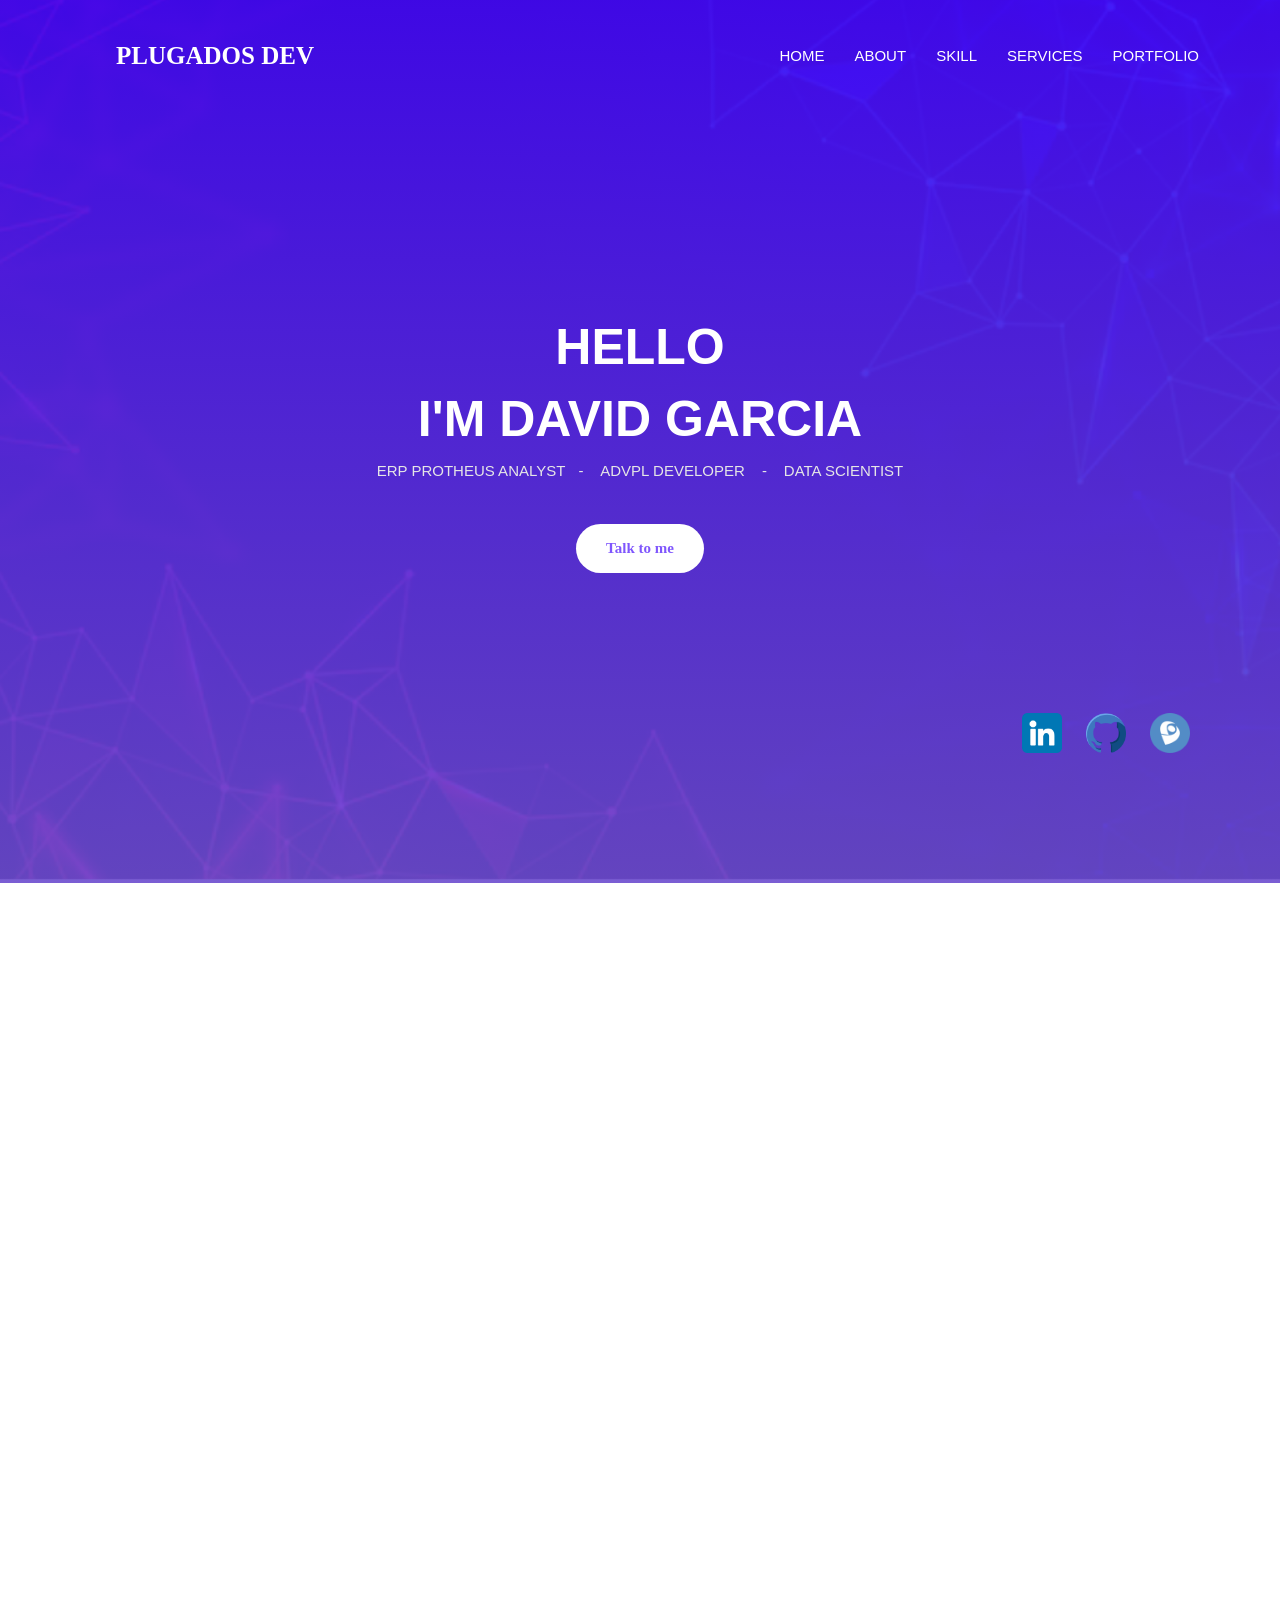
==== index.html @ f202b6e7 "Commit unzip" ====
<!doctype html>
<html lang="en">
<head>
  <meta charset="UTF-8">
  <meta name="viewport" content="width=device-width, initial-scale=1" />
  <title>Project</title>
  <meta name="keywords" content="Lorem ipsum dolor sit amet, consectetur adipisicing elit, sed do eiusmod.">
  <meta name="description" content="Lorem ipsum dolor sit amet, consectetur adipisicing elit, sed do eiusmod.">

  <link rel="stylesheet" href="assets/fonts/flat-icon/flaticon.css">
  <link rel="stylesheet" href="assets/bootstrap/css/bootstrap.min.css">
  <link rel="stylesheet" href="css/styles.css">
</head>
<body>
<div id="content-wrapper">
  <header class="header header--bg">
    <div class="container">
      <nav class="navbar">
        <div class="navbar-header">
          <button type="button" class="navbar-toggle" data-toggle="collapse" data-target="#myNavbar">
            <span class="icon-bar"></span>
            <span class="icon-bar"></span>
            <span class="icon-bar"></span> 
          </button>
          <a class="navbar-brand" href="#">PLUGADOS DEV</a>
        </div>
        <div class="collapse navbar-collapse" id="myNavbar">
          <ul class="nav navbar-nav">
            <li><a href="#">HOME</a></li>
            <li><a onclick="scrollToSection(this, 'about')">ABOUT</a></li>
            <li><a onclick="scrollToSection(this, 'skill')">SKILL</a></li> 
            <li><a onclick="scrollToSection(this, 'service')">SERVICES</a></li> 
            <li><a onclick="scrollToSection(this, 'portfolio')">PORTFOLIO</a></li> 
          </ul>
        </div>
      </nav>
      <div class="header__content text-center">
        <span class="header__content__block">HELLO</span>
        <h1 class="header__content__title">I'M DAVID GARCIA</h1>
        <ul class="header__content__sub-title">
          <li>ERP PROTHEUS ANALYST<span class="padding">&#45;</span></li>
          <li>ADVPL DEVELOPER <span class="padding">&#45;</span></li>
          <li>DATA SCIENTIST</li>
        </ul>
        <a class="header__button" href="https://wa.me/5564999478851?text=Ol%C3%A1,%20tudo%20bem%3F" target="_blank">Talk to me</a>
      </div>
      <div class="social-icon pull-right">
        <ul>
          <li><a href="https://www.linkedin.com/in/david-garcia-931196a7/" target="_blank"><i><img class="social-icon icons" src="assets/images/linkedin.png"alt=""></i></a></li>
          <li><a href="https://github.com/DavidGarcia13" target="_blank"><i><img class="social-icon icons" src="assets/images/github.png"alt=""></i></a></li>
          <li><a href="http://lattes.cnpq.br/5984559438351379" target="_blank"><i><img class="social-icon icons" src="assets/images/lates.png"alt=""></i></a></li>
        </ul>
      </div>
    </div>
  </header>

  <section class="about">
    <div class="container about__container--narrow">
      <div class="page-section">
        <h2 class="page-section__title">ABOUT ME</h2>
          <img class="page-section__title-style" src="assets/images/title-style.png" alt="">
          <p class="page-section__paragraph">From farmer in the countryside to Senior ERP Protheus Analyst and Data Analyst. Dedication is what defines evolution. </p>
          <div class="row gutters-80">
            <div class="col-md-4">
              <div class="about__image">
                <img src="assets/images/about-me-image.jpg" alt="">
              </div>
            </div>
            <div class="col-md-8 about__content">
              <p class="about__description">I'm an IT professional with a degree in Systems Analysis and Development from IF Goiano, and further qualifications in Information Systems from FAVENI and currently finalizing my postgraduate studies in Database with Big Data at UFG. Besides my academic pursuits, I enjoy audiobooks, crafts, and have a passion for computing. I'm also a big fan of Naruto, Harry Potter, and Game of Thrones.</p>
              <div class="row row--margin-top">
                <div class="col-md-4">
                  <p class="about__bio"><strong>NAME :</strong> David R. Garcia</p>
                  <p class="about__bio"><strong>AGE :</strong> 29</p>
                </div>
                <div class="col-md-4">
                  <p class="about__bio"><strong>JOB TITLE :</strong> ADVPL DEVELOPER</p>
                  <p class="about__bio"><strong>LOCATION :</strong> GOIANIA-GO,BRAZIL</p>
                </div>
              </div>
              <div class="row">
                <div class="col-md-4">
                  <a class="button button--colorful button--margin" onclick="downloadPDF()" >DOWNLOAD CV</a>
                </div>
              </div>
            </div>
          </div>
      </div>
    </div>
  </section>

  <section class="skill skill--bg">
    <div class="container skill__container--narrow">
      <div class="row justify-content-center table-responsive">
        <div class="card">
          <div class="card-header">
            <h5 class="page-section__title">Skills e Soft Skills</h5>
            <img class="page-section__title-style" src="assets/images/title-style.png" alt="">
          </div>
          <div class="card-body scroll-box table-responsive">
          <div class="table-responsive">
            <table class="table table-responsive table-bordered">
              <thead>
                <tr>
                  <th>Categoria</th>
                  <th>Skills</th>
                </tr>
              </thead>
              <tbody>
                <tr>
                  <td>
                    <h6>DESENVOLVIMENTO</h6>
                  </td>
                  <td>
                    <ol>
                      <li>Lógica de Programação (Avançado)</li>
                      <li>Java (Básico)</li>
                      <li>C (Básico)</li>
                      <li>ADVPL (Avançado)</li>
                      <li>HTML (Intermediário)</li>
                      <li>CSS (Intermediário)</li>
                      <li>JavaScript (Intermediário)</li>
                      <li>Python (Básico)</li>
                      <li>PL/SQL (Avançado)</li>
                      <li>SQL (Avançado)</li>
                      <li>PowerShell (Básico)</li>
                    </ol>
                  </td>
                </tr>
                <tr>
                  <td>
                    <h6>Administração de Banco de Dados</h6>
                  </td>
                  <td>
                    <ol>
                      <li>Oracle (Avançado)</li>
                      <li>SQL Server (Intermediário)</li>
                    </ol>
                  </td>
                </tr>
                <tr>
                  <td>
                    <h6>WEB SERVICES</h6>
                  </td>
                  <td>
                    <ol>
                      <li>REST (Avançado)</li>
                      <li>SOAP (Avançado)</li>
                    </ol>
                  </td>
                </tr>
                <tr>
                  <td>
                    <h6>Gestão de Projetos</h6>
                  </td>
                  <td>
                    <ol>
                      <li>Scrum</li>
                      <li>Kanban</li>
                      <li>Cascata</li>
                    </ol>
                  </td>
                </tr>
                <tr>
                  <td>
                    <h6>Versionamento de Códigos Fonte</h6>
                  </td>
                  <td>
                    <ol>
                      <li>GIT</li>
                      <li>SVN</li>
                      <li>Bitbucket</li>
                      <li>GitHub</li>
                      <li>GitLab</li>
                    </ol>
                  </td>
                </tr>
                <tr>
                  <td>
                    <h6>IDE</h6>
                  </td>
                  <td>
                    <ol>
                      <li>VSCode</li>
                      <li>Eclipse</li>
                    </ol>
                  </td>
                </tr>
                <tr>
                  <td>
                    <h6>Levantamentos de Requisitos e Definição de Processos</h6>
                  </td>
                  <td>
                    <ol>
                      <li>Regras de Negócios</li>
                      <li>Checklist</li>
                      <li>Fluxogramas</li>
                      <li>Modelagem BPMN</li>
                    </ol>
                  </td>
                </tr>
                <tr>
                  <td>
                    <h6>Infraestrutura</h6>
                  </td>
                  <td>
                    <ol>
                      <li>Manutenção de computadores</li>
                      <li>Cabeamento estruturado</li>
                      <li>Gerenciamento de Servidores (Windows Server, Linux)</li>
                      <li>Active Directory</li>
                      <li>Regras de Firewall</li>
                      <li>Agendamentos de tarefas</li>
                      <li>Rotinas de Backup</li>
                    </ol>
                  </td>
                </tr>
                <tr>
                  <td>
                    <h6>ERP Protheus</h6>
                  </td>
                  <td>
                    <ol>
                      <li>Infraestrutura (Binários, LIB, DBACESS, TSS, RPO, License Server)</li>
                      <li>Módulos (Backoffice Completo, SIGAGFE, SIGAAGR, SIGACFG, APSDU)</li>
                    </ol>
                  </td>
                </tr>
              </tbody>
            </table>
            </div>
            <table class="table table-responsive table-bordered">
              <thead>
                <tr>
                  <th>Categoria</th>
                  <th>Soft Skills</th>
                </tr>
              </thead>
              <tbody>
                <tr>
                  <td>
                    <h4>Comunicação Verbal e Gestual</h4>
                  </td>
                  <td>
                      <p>Mantenho uma boa comunicação com a equipe/liderança e aplico técnicas de análise comportamental para uma comunicação estratégica com o cliente.</p>
                  </td>
                </tr>
                <tr>
                  <tr>
                    <td>
                      <h4>Colaboração</h4>
                    </td>
                    <td>
                        <p>Trabalho bem em equipe e estou sempre disposto a ajudar.</p>  
                    </td>
                  </tr>
                  <tr>
                    <tr>
                      <tr>
                        <td>
                          <h4>Flexibilidade</h4>
                        </td>
                        <td>
                            <p>Me adapto com facilidade às mudanças de cenários, troca de projetos, prazos e horários.</p>
                        </td>
                      </tr>
                    <tr>
              </tbody>
            </table>
          </div>
        </div>
    </div>
  </section>

  <section class="service">
    <div class="container">
      <div class="page-section">
        <h2 class="page-section__title">MY SERVICES</h2>
        <img class="page-section__title-style" src="assets/images/title-style.png" alt="">
        <h3 class="page-section__Card">ERP Protheus</h3>
        <div class="row gutters-70">
          <div class="col-md-4">
            <div class="thumbnail text-center">
              <img src="assets/images/logo-design.png" alt="">
              <h4 class="service__single-section__title">Developments</h4>
              <p class="service__single-section__paragraph">With expertise in the latest ADVPL/TLPP language technologies, I develop and provide support for advanced reports, entry points, and screens with specific routines, meeting the unique needs of each project.</p>
            </div>
          </div>
          <div class="col-md-4">
            <div class="thumbnail text-center">
              <img src="assets/images/website-design.png" alt="">
              <h4 class="service__single-section__title">Updates</h4>
              <p class="service__single-section__paragraph">With over 5 years of experience, I perform comprehensive updates across all technologies related to the Protheus ERP, including major updates such as release upgrades and dictionary migration to the database.</p>
            </div>
          </div>
          <div class="col-md-4">
            <div class="thumbnail text-center">
              <img src="assets/images/support.png" alt="">
              <h4 class="service__single-section__title">Support</h4>
              <p class="service__single-section__paragraph">I analyze processes and data to optimize results within the ERP, correcting potential flaws and bugs.</p>
            </div>
          </div>
        </div>
        <h3 class="page-section__Card">Database and Data Analysis</h3>
        <div class="row gutters-70">
          <div class="col-md-4">
            <div class="thumbnail text-center">
              <img src="assets/images/logo-design.png" alt="">
              <h4 class="service__single-section__title">DBA ORACLE\SQL SERVER</h4>
              <p class="service__single-section__paragraph">Modeling and creating complex databases, creating procedures, functions, triggers, data auditing, performance analysis, backup and restoration routines, index and statistics creation, shrink operations, tablespace allocation, process debugging, and user administration.</p>
            </div>
          </div>
          <div class="col-md-4">
            <div class="thumbnail text-center">
              <img src="assets/images/website-design.png" alt="">
              <h4 class="service__single-section__title">Database Integration\Migration</h4>
              <p class="service__single-section__paragraph">With specialized training, I perform data migrations of any scale between different databases, ensuring proper handling and integrity of information.</p>
            </div>
          </div>
          <div class="col-md-4">
            <div class="thumbnail text-center">
              <img src="assets/images/support.png" alt="">
              <h4 class="service__single-section__title">Data presentation</h4>
              <p class="service__single-section__paragraph">I handle data processing and prepare presentations using either the Python language or Microsoft's Power BI tool.</p>
            </div>
          </div>
        </div>
      </div>
    </div>
  </section>

  <section class="overview overview--bg">
    <div class="container">
      <div class="page-section">
        <div class="row gutters-140">
        <div class="col-xs-6 col-lg-3 overview__single-section">
          <i class="material-icons">headset_mic</i>
          <h2 class="overview__single-section__number">6</h2>
          <p class="overview__single-section__title">Years of experience</p>
        </div>
        <div class="col-xs-6 col-lg-3 overview__single-section">
          <i class="material-icons">mood</i>
          <h2 class="overview__single-section__number">50</h2>
          <p class="overview__single-section__title">Happy Client</p>
        </div>
        <div class="col-xs-6 col-lg-3 overview__single-section">
          <i class="material-icons">assignment_turned_in</i>
          <h2 class="overview__single-section__number">100</h2>
          <p class="overview__single-section__title">Finished Project</p>
        </div>
        <div class="col-xs-6 col-lg-3 overview__single-section">
          <i class="material-icons">book</i>
          <h2 class="overview__single-section__number">2</h2>
          <p class="overview__single-section__title">articles published</p>
        </div>
      </div>
      </div>
    </div>
  </section>

  <section class="portfolio">
    <div class="container">
      <div class="page-section">
        <h2 class="page-section__title">MY PORTFOLIO</h2>
        <img class="page-section__title-style" src="assets/images/title-style.png" alt="">
        <p class="page-section__paragraph">Section under development</p>
        <div class="portfolio__button-group">
          <a class="button button--default" data-filter=".category-a" href="#">DEVELOPMENT</a>
          <a class="button button--default" data-filter=".category-b" href="#">DESIGN</a>
          <a class="button button--default" data-filter=".category-c" href="#">MACHINE LANGUAGE MODELS</a>
          <a class="button button--default" data-filter=".category-d" href="#">DATABASE PACKAGES</a>
        </div>
        <!--
        <div class="row gutters-40">
          <div class="col-md-4">
            <div class="portfolio__single-section mix category-a category-b category-c" data-order="1">
              <img class="portfolio__single-section__image img-responsive" src="assets/images/portfolio-1.png" alt="">
              <div class="portfolio__single-section__overlay">
                <div class="overlay-content">
                  <h4>LOGO DESIGN</h4>
                  <p>Designer</p>
                </div>
                <div class="portfolio__single-section__search-icon">
                  <a href="#"><img src="assets/images/search-icon.png" alt=""></a>
                </div>
              </div>
            </div>
          </div>
          <div class="col-md-4">
            <div class="portfolio__single-section mix category-a category-c" data-order="2">
              <img class="portfolio__single-section__image img-responsive" src="assets/images/portfolio-2.png" alt="">
              <div class="portfolio__single-section__overlay">
                <div class="overlay-content">
                  <h4>WEBSITE DESIGN</h4>
                  <p>Designer</p>
                </div>
                <div class="portfolio__single-section__search-icon">
                  <a href="#"><img src="assets/images/search-icon.png" alt=""></a>
                </div>
              </div>
            </div>
          </div>
          <div class="col-md-4">
            <div class="portfolio__single-section mix category-c" data-order="3">
              <img class="portfolio__single-section__image img-responsive" src="assets/images/portfolio-3.png" alt="">
              <div class="portfolio__single-section__overlay">
                <div class="overlay-content">
                  <h4>LOGO DESIGN</h4>
                  <p>Designer</p>
                </div>
                <div class="portfolio__single-section__search-icon">
                  <a href="#"><img src="assets/images/search-icon.png" alt=""></a>
                </div>
              </div>
            </div>
          </div>
        </div>
        <div class="row gutters-40">
          <div class="col-md-4">
            <div class="portfolio__single-section mix category-b category-d" data-order="4">
              <img class="portfolio__single-section__image img-responsive" src="assets/images/portfolio-4.png" alt="">
              <div class="portfolio__single-section__overlay">
                <div class="overlay-content">
                  <h4>PHOTOGRAPHY</h4>
                  <p>photographer</p>
                </div>
                <div class="portfolio__single-section__search-icon">
                  <a href="#"><img src="assets/images/search-icon.png" alt=""></a>
                </div>
              </div>
            </div>
          </div>
          <div class="col-md-4">
            <div class="portfolio__single-section mix category-b category-d" data-order="5">
              <img class="portfolio__single-section__image img-responsive" src="assets/images/portfolio-5.png" alt="">
              <div class="portfolio__single-section__overlay">
                <div class="overlay-content">
                  <h4>WEBSITE DESIGN</h4>
                  <p>Designer</p>
                </div>
                <div class="portfolio__single-section__search-icon">
                  <a href="#"><img src="assets/images/search-icon.png" alt=""></a>
                </div>
              </div>
            </div>
          </div>
          <div class="col-md-4">
            <div class="portfolio__single-section mix category-d" data-order="6">
              <img class="portfolio__single-section__image img-responsive" src="assets/images/portfolio-6.png" alt="">
              <div class="portfolio__single-section__overlay">
                <div class="overlay-content">
                  <h4>LOGO DESIGN</h4>
                  <p>Designer</p>
                </div>
                <div class="portfolio__single-section__search-icon">
                  <a href="#"><img src="assets/images/search-icon.png" alt=""></a>
                </div>
              </div>
            </div>
          </div>
        </div>
      </div>
        -->
    </div>
  </section>


  <footer class="footer footer--bg">
    <div class="container text-center">
      <h1 class="footer__title">PLUGADOS DEV</h1>
      <ul class="footer__contact-information">
        <li><a href="tel:5555555555"><i class="material-icons">phone</i> Hotline (+55) 64 99947-8851</a></li>
        <li><a href="garciadavid.ti@gmail.com"><i class="material-icons">email</i> garciadavid.ti@gmail.com</a></li>
        <li><a href="https://www.google.com/maps/place/16%C2%B049'22.1%22S+49%C2%B015'07.9%22W/@-16.8227911,-49.2540185,17z/data=!3m1!4b1!4m4!3m3!8m2!3d-16.8227947!4d-49.2521978?entry=ttu"><i class="material-icons">location_on</i> Aparecida de Goiania </a></li>
      </ul>
    </div>
    <hr style="border: 0;border-top: 1px solid #525B60;display:block;margin-top: 40px;">
    <div class="container text-center">
      <div class="social-icon pull-right">
        <ul>
          <li><a href="https://www.linkedin.com/in/david-garcia-931196a7/"><i><img class="social-icon icons" src="assets/images/linkedin.png"alt=""></i></a></li>
          <li><a href="https://github.com/DavidGarcia13"><i><img class="social-icon icons" src="assets/images/github.png"alt=""></i></a></li>
          <li><a href="http://lattes.cnpq.br/5984559438351379"><i><img class="social-icon icons" src="assets/images/lates.png"alt=""></i></a></li>
        </ul>
      </div>
      <p class="footer__paragraph">Copyright &copy; 2024 , All Rights Reserved.</p>
    </div>
  </footer>
</div>
  <script src="assets/bootstrap/js/bootstrap.min.js"></script>
  <script src="js/mixitup.js"></script>

  <script>
    $('a').click(function(e)
      {
        e.preventDefault();
      });

    // calling mixitup
    var mixer = mixitup(".portfolio");
  </script>
  <script src="https://cdn.jsdelivr.net/npm/@popperjs/core@2.5.4/dist/umd/popper.min.js"></script>
  <script src="https://stackpath.bootstrapcdn.com/bootstrap/4.5.2/js/bootstrap.min.js"></script>
</body>
</html>
---- css/styles.css ----
@font-face {
  font-family: 'Roboto';
  font-style: normal;
  font-weight: 400;
  src: url(../assets/fonts/Roboto-Regular.ttf);
}

@font-face {
  font-family: 'Roboto';
  font-style: normal;
  font-weight: 700;
  src: url(../assets/fonts/Roboto-Bold.ttf);
}

@font-face {
  font-family: 'Roboto-Light';
  font-style: normal;
  font-weight: 300;
  src: url(../assets/fonts/Roboto-Light.ttf);
}

body{
  font-family: "Roboto", sans-serif;
  line-height: 1.8;
}

@media (min-width: 1400px) {
  .container{
    width:1370px;
    margin: 0 auto;
  }
}

ul li{
  list-style-type: none;
}

ul{
  padding-left: 0;
}

a:hover, a:focus{
  text-decoration: none;
}

@font-face {
  font-family: 'Material Icons';
  font-style: normal;
  font-weight: 400;
  src: url(../assets/iconfont/MaterialIcons-Regular.ttf);
}

.material-icons {
  font-family: 'Material Icons';
  font-weight: normal;
  font-style: normal;
  font-size: 70px;
  display: inline-block;
  line-height: 1;
  text-transform: none;
  letter-spacing: normal;
  word-wrap: normal;
  white-space: nowrap;
  direction: ltr;
  -webkit-font-smoothing: antialiased;
  text-rendering: optimizeLegibility;
  -moz-osx-font-smoothing: grayscale;
  -webkit-font-feature-settings: 'liga';
  font-feature-settings: 'liga';
}

html,body {
  width: 100%;
  height: 100%;
  margin: 0px;
  padding: 0px;
  overflow-x: hidden; 
}

.header--bg{
  background: url("../assets/images/header-background.png") no-repeat;
  background-size: cover;
  position: relative;
  z-index: 1;
}

.header--bg:after{
  content: '';
  position: absolute;
  left: 0;
  right: 0;
  top: 0;
  bottom: 0;
  background: -webkit-linear-gradient( 90deg, rgba(108,76,206, .9) 0%, rgba(69, 9, 248, 0.9) 100%);
  z-index: -1;
}

.header__content{
  padding-top: 200px;
  padding-bottom: 140px;
}

.header__content__block{
  font-size: 50px;
  font-weight: bold;
  color: #fff;
}

.header__content__title{
  font-size: 50px;
  font-weight: bold;
  color: #fff;
  margin-top: 0;
}

.header__content__sub-title li{
  display: inline-block;
  font-size: 15px;
  color: #e6e6e6;
}

.header__content__sub-title .padding{
  padding-right: 13px;
  padding-left: 13px;
}

.header__button{
  padding: 11px 30px;
  background-color: #fff;
  border-radius: 30px;
  display: inline-block;
  font-size: 15px;
  color: #7f56fd;
  font-family: Roboto-Light;
  font-weight: bold;
  margin-top: 30px;
}

.navbar .navbar-nav > li > a, .navbar .navbar-brand, .navbar .navbar-nav > li > a:focus{
  background-color: transparent;
  color: #fff;
}

.nav li a{
  font-size: 15px;
}

.navbar{
  padding-top:30px;
}

.navbar-nav {
  margin: 0px -20px;
}

.navbar-toggle{
  background-color: #ddd;
}

.navbar-toggle .icon-bar{
  background-color: #fff;
}

.navbar-brand{
  font-size: 25px;
  font-family: Roboto-Light;
  font-weight: bold;
  /*background: url("../assets/images/logo.png") no-repeat;*/
  padding-left: 45px;
  background-position: left center;
}

@media (min-width: 768px) {
  .nav{
    float: right;
  }
}

.Rectangle_ {
  background-image: -ms-linear-gradient( 90deg, rgb(108,76,206) 0%, rgb(127,86,253) 100%);
  opacity: 0.929;
  position: absolute;
  left: 0px;
  top: 0px;
  width: 1600px;
  height: 800px;
  z-index: 447;
}

.social-icon{
  margin-bottom: 60px;
}

.social-icon ul li{
  display: inline-block;
}

.social-icon ul li a{
  color: #fff;
}

.page-section{
	margin-top: 100px;
	margin-bottom: 100px;
}

.page-section__title{
  font-size: 35px;
  color: #273f59;
  text-align: center;
  font-weight: bold;
}

.page-section__title--white{
  color: #fff;
}

.page-section__title-style{
  display: block;
  margin-right: auto;
  margin-left: auto;
  margin-bottom: 30px;
}

.page-section__paragraph{
  font-size: 15px;
  color: #5d5d5d;
  max-width: 540px;
  text-align: center;
  margin-right: auto;
  margin-left: auto;
  margin-bottom: 60px;
}

.icons {
  width: 40px;  /* Ajuste o tamanho conforme necessário */
  height: auto; /* Mantém a proporção da imagem */
  margin-right: 20px;
}

.page-section__paragraph--white{
  color: #fff;
  line-height: 1.8;
}

.about__container--narrow{
  max-width: 1245px;
  margin-right: auto;
  margin-left: auto;
}

.about__content{
  padding-top: 70px;
}

.about__description{
  font-size: 16px;
  color: #636262;
  padding-bottom: 25px;
  border-bottom: 1px #C1C1C1 dashed;
  display: block;
}

@media screen and (max-width: 991px){
  .about__image{
   text-align: center;
 }
}

.about__bio{
  font-size: 15px;
  color: #636262;
}

.about__bio strong{
  font-size: 15px;
  color: #2c4055;
  font-family: Roboto-Light;
}

.gutters-80.row{
  margin-right: -40px;
  margin-left: -40px;
}

.gutters-80 > [class^="col-"], .gutters-80 > [class^="col-"]{
  padding-right: 40px;
  padding-left: 40px;
}

.row--margin-top{
	margin-top: 40px;
}

.button{
	padding: 12px 55px 12px 55px;
  font-weight: bold;
  border-radius: 30px;
  font-size: 15px;
}

.button:hover{
 color: #fff;
}

.button--colorful{
 background-color: #7F56FD;
 font-family: Roboto-Light;
 color: #fff;
}

.button--default{
  color: #455a64;
  border: 1px solid #455a64;
  margin-right: 15px;
}

.button--default:hover{
  background-color: #7F56FD;
  color: #fff;
  border: 1px solid #7F56FD;
}

.button--margin{
 display: inline-block;
 margin-top: 40px;
}

.portfolio__button-group .mixitup-control-active{
  background-color: #7F56FD;
  color: #fff;
}

.skill--bg{
  background: url("../assets/images/skill-background.png") no-repeat;
  background-size: cover;
  position: relative;
  z-index: 1;
}

.skill--bg:after{
  content: '';
  position: absolute;
  left: 0;
  right: 0;
  top: 0;
  bottom: 0;
  background-color: rgba(120, 88, 221, .9);
  z-index: -1;
}

.skill__container--narrow{
  max-width: 1245px;
  margin-right: auto;
  margin-left: auto;
}

.skill .thumbnail{
  padding: 10px 40px;
  border-radius: 10px;
  -webkit-box-shadow: 0px 2px 10px 0px rgba(0, 0, 0, 0.2);
  box-shadow: 0px 2px 10px 0px rgba(0, 0, 0, 0.2);
}

.skill .thumbnail .progress-bar{
  border-radius: 10px;
}

.skill .thumbnail .progress{
 height: 8px;
 background-color: #E1E1E1;
}

.skill__single-part__title{
  font-size: 15px;
  color: #273f59;
  margin-bottom: 30px;
  margin-top: 5px;
  font-weight: bold;
}

.gutters-60.row{
  margin-right: -30px;
  margin-left: -30px;
}

.gutters-60 > [class^="col-"], .gutters-60 > [class^="col-"]{
  padding-right: 30px;
  padding-left: 30px;
}

.service .thumbnail{
  padding: 30px 19px;
  -webkit-box-shadow: 0px 2px 10px 0px rgba(0, 0, 0, 0.15);
  box-shadow: 0px 2px 10px 0px rgba(0, 0, 0, 0.15);
  border: 0;
}

@media screen and (max-width: 991px){

  .service .thumbnail{
   margin-bottom: 50px
 }
}

.service__single-section__title{
  font-size: 20px;
  color: #273f59;
  font-weight: bold;
  margin-top: 15px;
  margin-bottom: 20px;
}

.service__single-section__paragraph{
  font-size: 15px;
  color: #7b7b7b;
  line-height: 1.8;
}

.gutters-70.row{
  margin-right: -35px;
  margin-left: -35px;
}

.gutters-70 > [class^="col-"], .gutters-70 > [class^="col-"]{
  padding-right: 35px;
  padding-left: 35px;
}

.overview--bg{
  background: url("../assets/images/overview-background.png") no-repeat;
  background-size: cover;
  position: relative;
  z-index: 1;
}

.overview--bg:after{
 content: '';
 position: absolute;
 left: 0;
 right: 0;
 top: 0;
 bottom: 0;
 background-color: rgba(120, 88, 221, .9);
 z-index: -1;
}

.overview .material-icons{
  float: left;
  color: #fff;
  line-height: 1.8;
  padding-right: 10px;
}

.overview__single-section__number{
  font-size: 40px;
  font-weight: bold;
  color: #fff;
  margin-bottom: 0;
}

.overview__single-section__title{
  font-size: 20px;
  color: #fff;
}

@media (max-width: 991px) {
  .overview__single-section{
   margin-bottom: 40px;
 }
}

.gutters-140.row{
  margin-right: -70px;
  margin-left: -70px;
}

.gutters-140 > [class^="col-"], .gutters-140 > [class^="col-"]{
  padding-right: 70px;
  padding-left: 70px;
}

.portfolio .button{
  display: inline-block;
  padding: 12px 45px 8px 45px;
  margin-bottom: 20px;
}

.portfolio__button-group{
  text-align: center;
  margin-bottom: 60px;
}

.portfolio__single-section{
  position: relative;
  overflow: hidden;
  margin-bottom: 40px;

}

.portfolio__single-section__image{
 display: block;
 height: auto;
}

.portfolio__single-section h4{
 font-size: 20px;
 font-family: Roboto-Light;
 font-weight: bold;
 color: #fff;
}

.portfolio__single-section p{
 font-weight: 15px;
 color: #fff;
 font-family: Roboto-Light;
 font-weight: bold;
}

.portfolio__single-section__search-icon{
 position: absolute;
 left: 45%;
 top: 50%;
 -webkit-transform: translateY(-50%);
 transform: translateY(-50%);
}

.portfolio__single-section .overlay-content{
  position: absolute;
  bottom: 25px;
  margin-left: 35px;
  z-index: 10;
}

.portfolio__single-section__overlay{
  position: absolute;
  top: 0;
  bottom: 0;
  left: 0;  
  height: 100%;
  width: 100%;
  opacity: 0;
  -webkit-transition: .3s ease;
  transition: .3s ease;
  background-color: rgba(133, 91, 249, .9);
  border-radius: 10px;
}

.portfolio__single-section:hover .portfolio__single-section__overlay{
  opacity: 1;
}

.gutters-40.row{
  margin-right: -20px;
  margin-left: -20px;
}

.gutters-40 > [class^="col-"], .gutters-40 > [class^="col-"]{
  padding-right: 20px;
  padding-left: 20px;
}

@media(max-width: 991px) {
	.portfolio__single-section{
		max-width: 340px;
		margin-right: auto;
		margin-left: auto;
	}

}

.slider--bg{
  background: url("../assets/images/slider-background.png") no-repeat;
  background-size: cover;
  position: relative;
  z-index: 1;
}

.slider--bg:after{
  content: '';
  position: absolute;
  left: 0;
  right: 0;
  top: 0;
  bottom: 0;
  background-color: rgba(120, 88, 221, .9);
  z-index: -1;
}

.slider .carousel-content h4{
  font-size: 25px;
  font-family: Roboto-Light;
  color: #fff;
  font-weight: bold;
}

.slider .carousel-content h6{
  font-size: 15px;
  font-family: Roboto-Light;
  margin: 0;
  color: #ebeaea;
}

.slider .carousel-content p{
  max-width: 975px;
  display: inline-block;
  margin-top: 40px;
  margin-bottom: 40px;
  font-size: 15px;
  color: #ebeaea;
  line-height: 1.8;
  font-family: Roboto-Light;
}

.slider .item{
  padding: 65px 0;
}

.slider .rating ul{
  padding-left: 13px;
}

.slider .rating ul li{
  display: inline-block;
  margin-right: 5px;
}

.slider .material-icons{
  font-size: 20px;
  color: #fff;
}

.slider .carousel-indicators{
  margin-bottom: 40px;
}

.slider .carousel-indicators .active{
 width: 38px;
 height: 5px;
 background-color: #fff;
 border-radius: 50px;
 margin-left: 10px;
}

.slider .carousel-indicators li{
 width: 38px;
 height: 5px;
 border-radius: 50px;
 margin-left: 10px;
}

.slider .carousel-inner .rating{
 margin-bottom: 60px;
}

.slider .carousel-person-image{
 width: 120px;
 height: 120px;
 border-radius: 50%;
}

.team .thumbnail{
  padding: 0;
  border: none;
  -webkit-box-shadow: 0px 1px 10px 0px rgba(0, 0, 0, 0.34);
  box-shadow: 0px 1px 10px 0px rgba(0, 0, 0, 0.34);
  border-radius: 10px;
  position: relative;
}

.team .thumbnail:hover .team__overlay{
  opacity: 1;
  cursor: pointer;
}

.team__single-section__name{
  font-size: 18px;
  color: #273f59;
  padding-top: 10px;
  padding-left: 20px;
  font-weight: bold;
}

.team__single-section__title{
  font-size: 14px;
  color: #273f59;
  padding-bottom: 20px;
  padding-left: 20px;
}

.team__overlay__content{
  z-index: 10;
}

.team__overlay{
  position: absolute;
  top: 0;
  bottom: 0;
  left: 0;  
  height: 100%;
  width: 100%;
  opacity: 0;
  -webkit-transition: .3s ease;
  transition: .3s ease;
  background-color: #fff;
  border-radius: 10px;
}

.team__single-section--backPage{
  padding: 10px 50px 1px 20px;
}

.team__single-section--backPage .progress{
 height: 5px;
}

.team__single-section--backPage__title{
 font-size: 14px;
 color: #373b3f;
}

.team__single-section--backPage__title{
  font-size: 14px;
  color: #373b3f;
}

.team__single-section--backPage__percent90{
  float: right;
  margin-right: 10px;
}

.team__single-section--backPage__percent80{
  float: right;
  margin-right: 30px;
}

.team__single-section--backPage__percent70{
  float: right;
  margin-right: 60px;
}

.team__single-section--backPage .social-icons ul li{
  display: inline-block;
}

.team__single-section--backPage .social-icons ul li a{
 color: #78909C;
}

.team [class^="flaticon-"]:before, [class*=" flaticon-"]:before{
	margin-right: 20px;
}

.team .progress-bar{
	position: relative;
	overflow: visible !important;
}

.progress{
	overflow: visible;
}

.progress-bar--dot-main{
  background: #fff none repeat scroll 0 0;
  border: 2px solid #7f56fd;
  border-radius: 50%;
  height: 20px;
  position: absolute;
  right: -10px;
  top: -7px;
  width: 20px;
}

.progress-bar--dot{
  background: #7f56fd none repeat scroll 0 0;
  border-radius: 50%;
  display: block;
  height: 10px;
  position: absolute;
  right: -5px;
  top: -2px;
  width: 10px;
}

@media (max-width: 1199px) {
 .team .thumbnail{
  margin-bottom: 50px;
}

.team .thumbnail img{
 width: 1000%;
}
}

@media (max-width: 1399px){
  .team .social-icons ul li{
    float: left;
  }

  .team__single-section--backPage{
    padding: 10px 46px 34px 20px;
  }
}

.team [class^="flaticon-"]:before, [class*=" flaticon-"]:before{
  margin-right: 0;
}

@media (min-width: 1200px) and (max-width: 1399px) {
  .team hr{
    padding-top: 0;
  }
}

@media (max-width: 1199px) {
 .team__single-section--backPage{
  padding: 35px 65px 34px 26px;
}

.team hr{
  margin-top: 90px;
}
}

.brand-logo{
	padding-top: 90px;
	padding-bottom: 80px;
}

.brand-logo--bg{
  background: url("../assets/images/brand-logo-background.png") no-repeat;
  background-size: cover;
  position: relative;
  z-index: 1;
}

.brand-logo--bg:after{
  content: '';
  position: absolute;
  left: 0;
  right: 0;
  top: 0;
  bottom: 0;
  background-color: rgba(120, 88, 221, .9);
  z-index: -1;
}

.brand-logo__wrapper{
  max-width: 1140px;
  margin-right: auto;
  margin-left: auto;
}

.brand-logo__wrapper li{
  list-style-type: none;
  display: inline-block;
  padding-right: 160px;
  margin-bottom: 20px;
  text-align: center;
}

.brand-logo__wrapper li:last-child{
  padding-right: 0;
}

@media (max-width: 600px) {
  .brand-logo__wrapper{
    padding-left: 40%;
    margin-right: auto;
    margin-left: auto;
  }
}

.blog .thumbnail{
  padding: 0;
  border: none;
  -webkit-box-shadow: 0px 1px 10px 0px rgba(0, 0, 0, 0.24);
  box-shadow: 0px 1px 10px 0px rgba(0, 0, 0, 0.24);
  border-radius: 10px;
}

.blog .thumbnail .material-icons{
  font-size: 15px;
  color: #273f59;
  padding-left: 30px;
  padding-right: 3px;
  position: relative;
  top: 3px;
}

.blog .thumbnail img{
  width: 100%;
}

.blog__single__date{
  font-size: 15px;
  color: #273f59;
  font-family: Roboto-Light;
  font-weight: bold;
  padding-top: 30px;
  display: inline-block;
}

.blog__single__title{
  font-size: 18px;
  color: #273f59;
  font-weight: bold;
  padding: 15px 0;
}

.blog__single__paragraph{
  font-size: 15px;
  color: #606060;
  padding: 0 26px 30px 24px;
  line-height: 1.8;
}

.blog__single__paragraph--read-more{
 color: #7f56fd;
}

@media (max-width: 991px) {
  .blog .thumbnail{
    margin-bottom: 50px;
  }
}

.footer{
  padding-top: 50px;
  padding-bottom: 50px;
}

.footer--bg{
  background-color: #27353B;
}

.footer__title{
  font-size: 30px;
  color: #fff;
  font-family: Roboto-Light;
  font-weight: bold;
  margin-bottom: 40px;
}

.footer__contact-information li{
  display: inline-block;
}

.footer__contact-information li a{
  font-size: 15px;
  color: #9ca1a3;
  padding-right: 30px;
  padding-left: 30px;
  padding-bottom: 10px;
}

.footer__contact-information .material-icons{
  font-size: 15px;
  padding-right: 10px;
  position: relative;
  top: 3px;
}

.footer .social-icon{
  margin-bottom: 20px;
}

.footer .social-icon ul li{
  padding-right: 20px;
  margin-top: 50px;
}

.footer__paragraph{
  font-size: 14px;
  color: #fff;
  font-family: Roboto-Light;
}
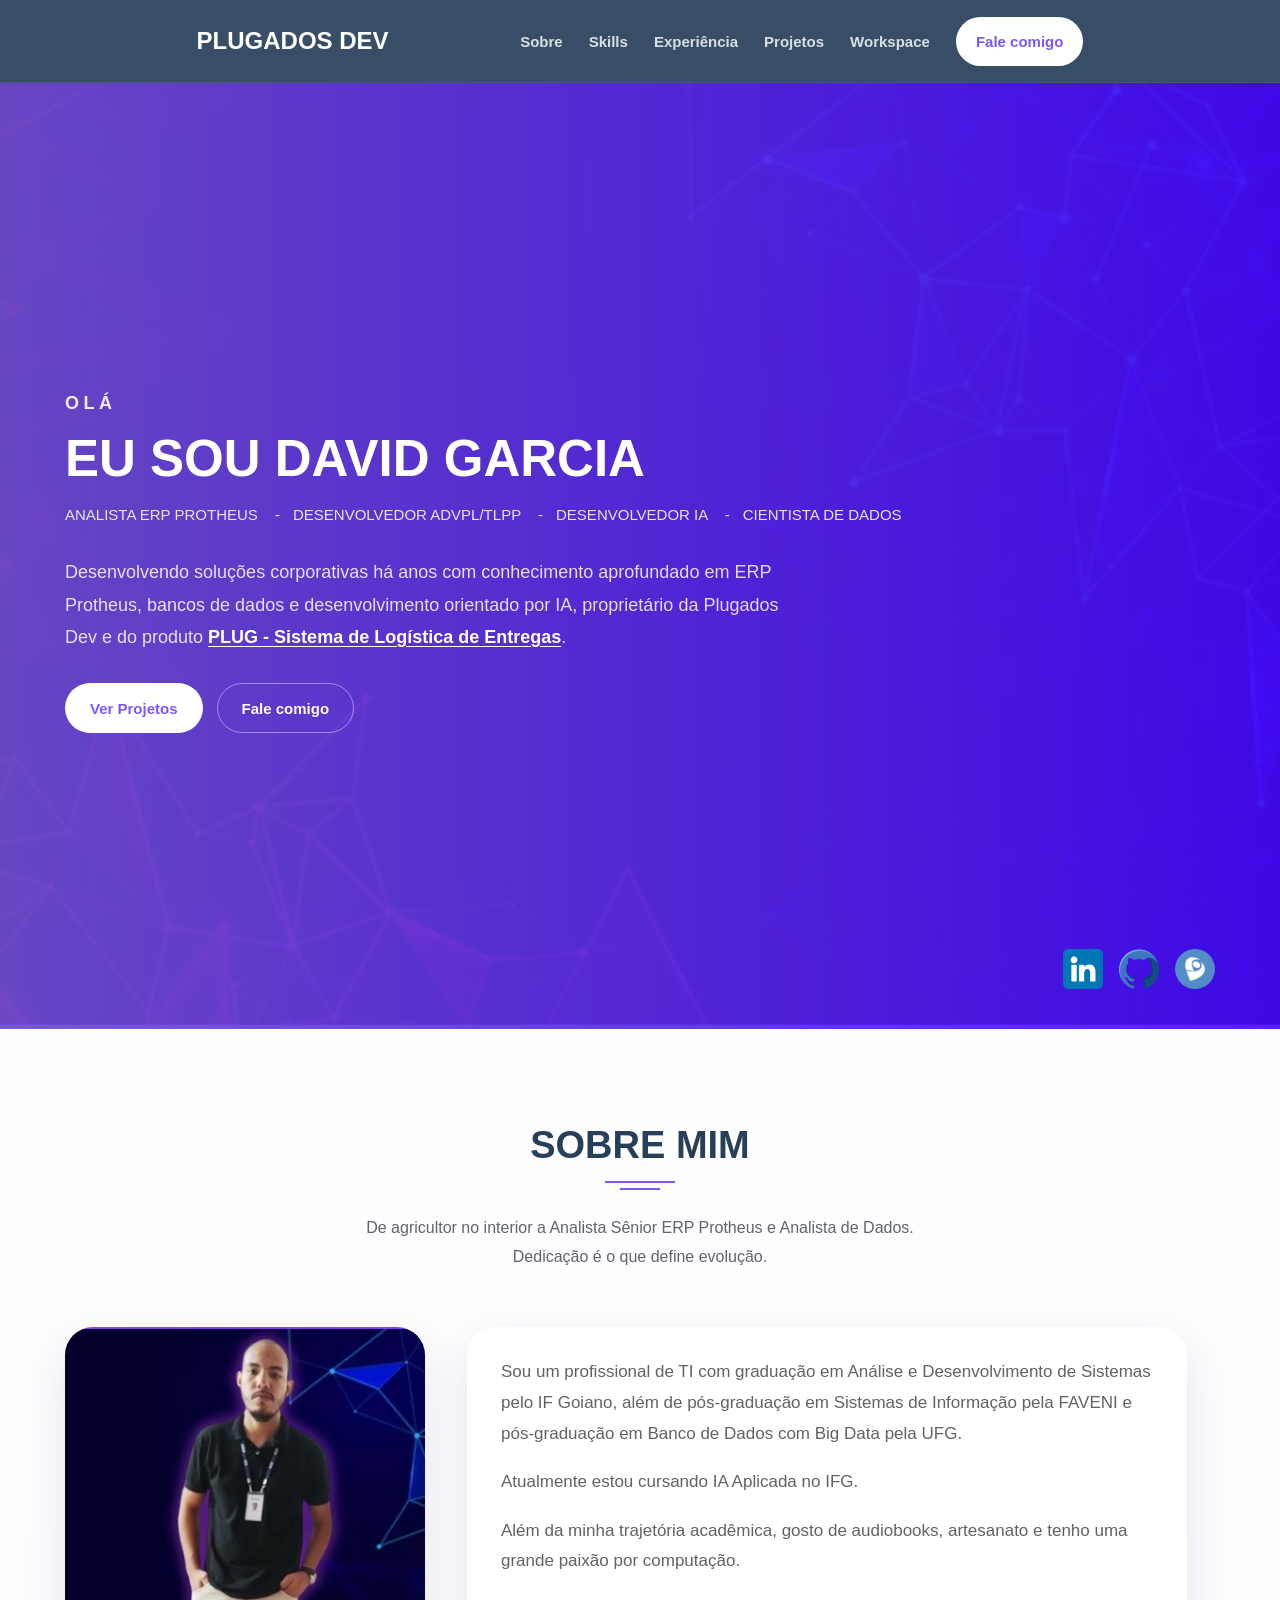
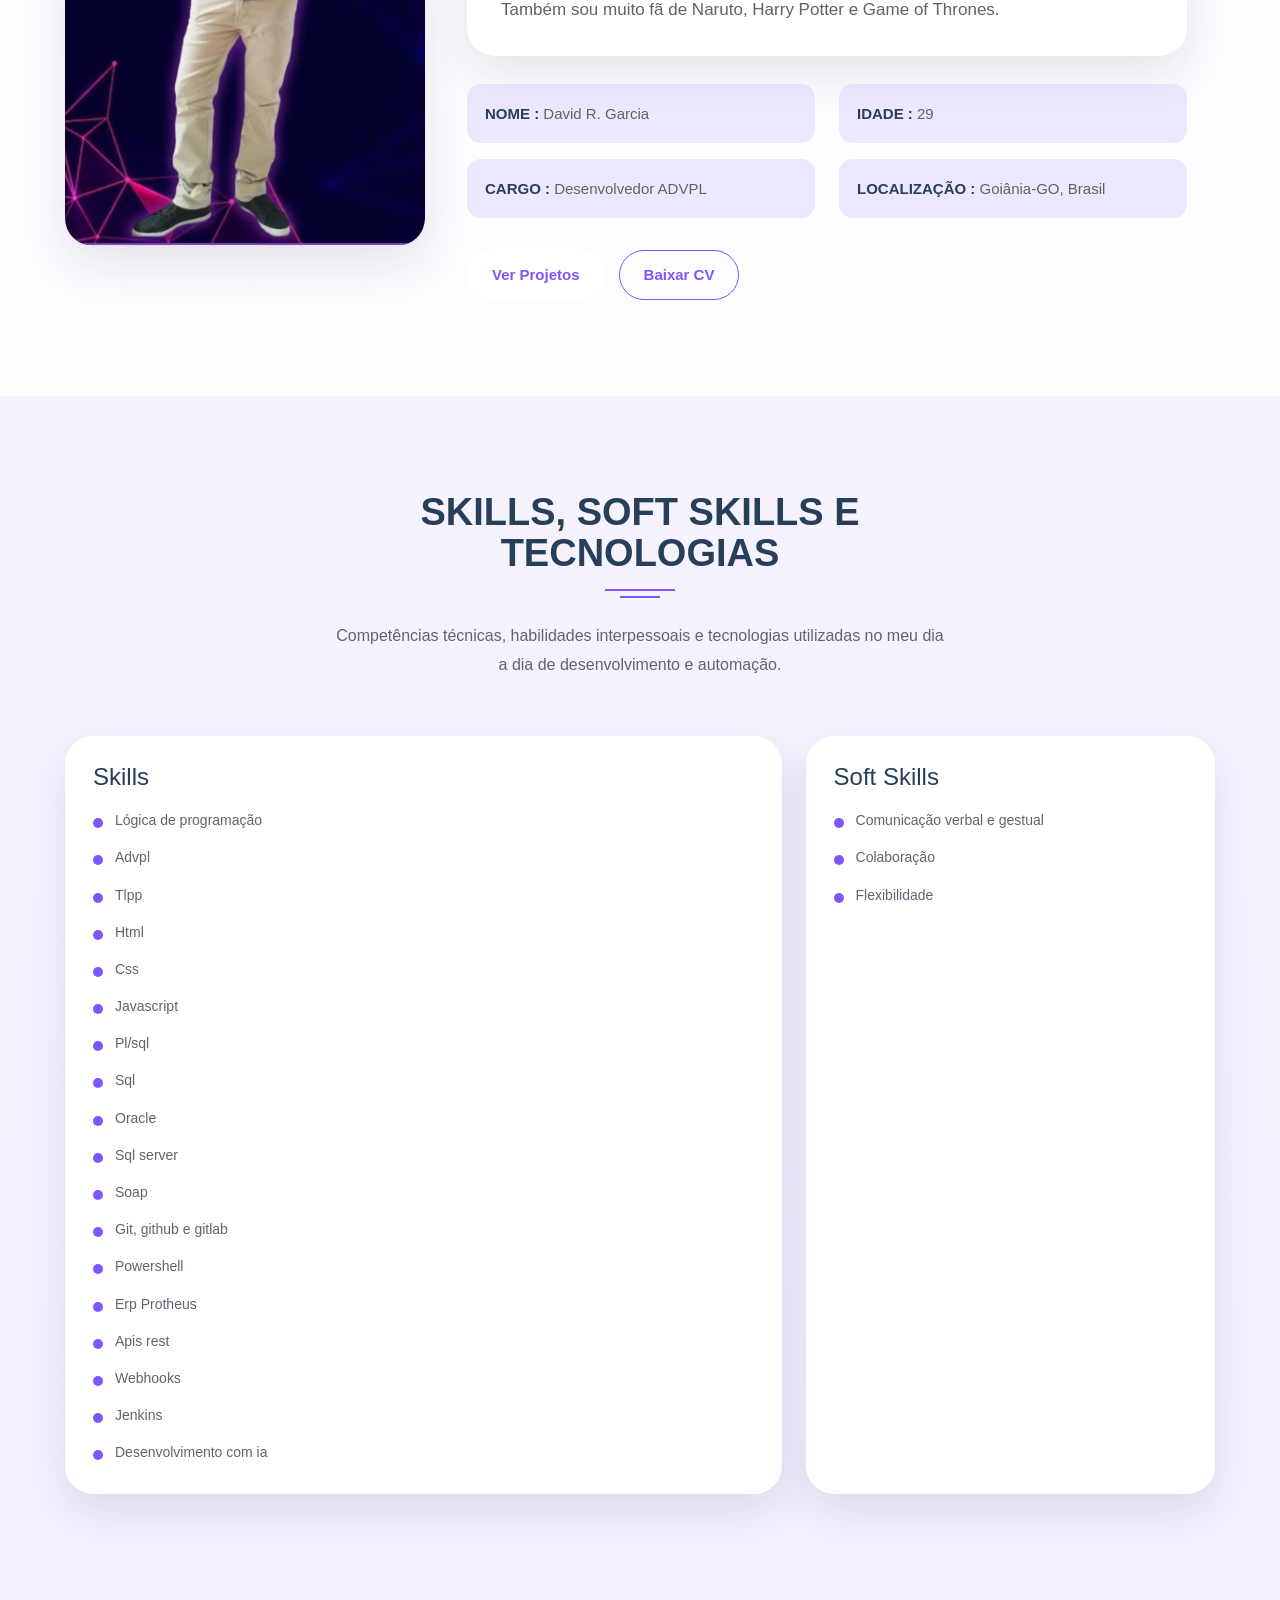
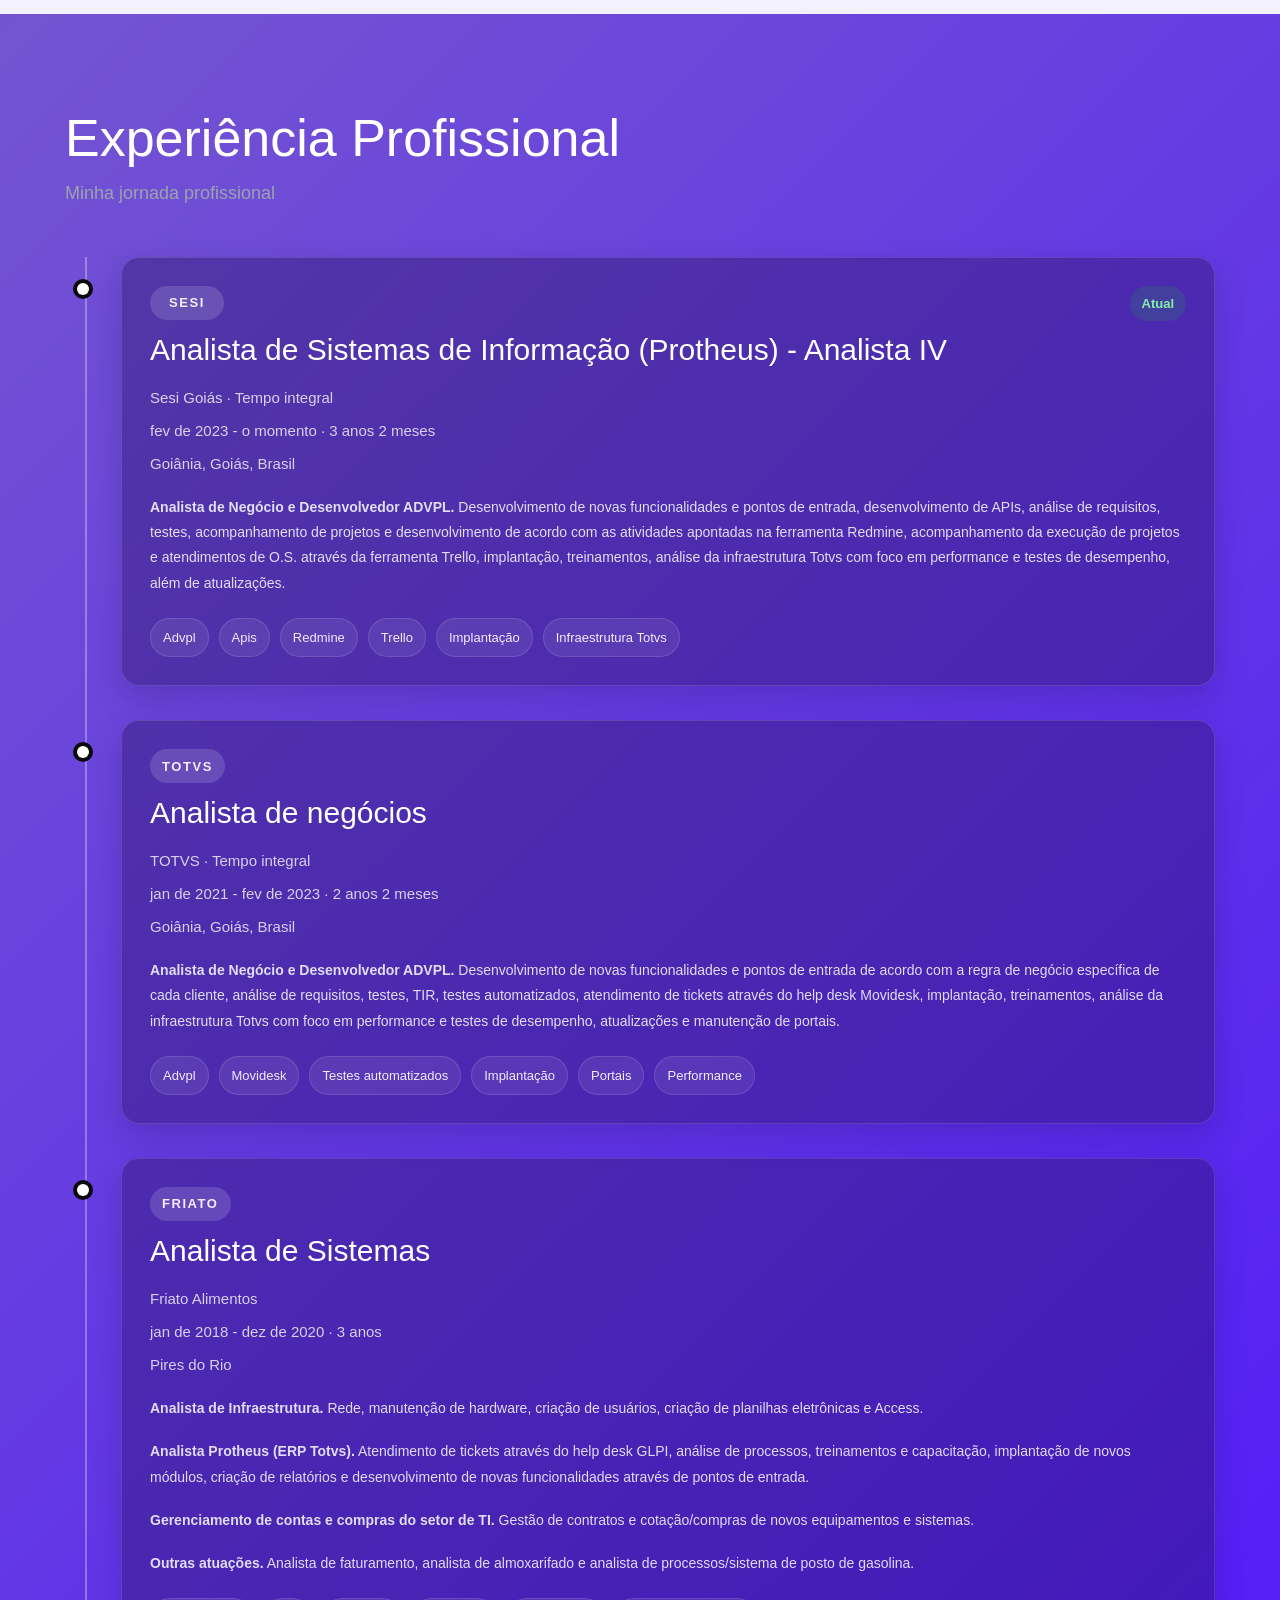
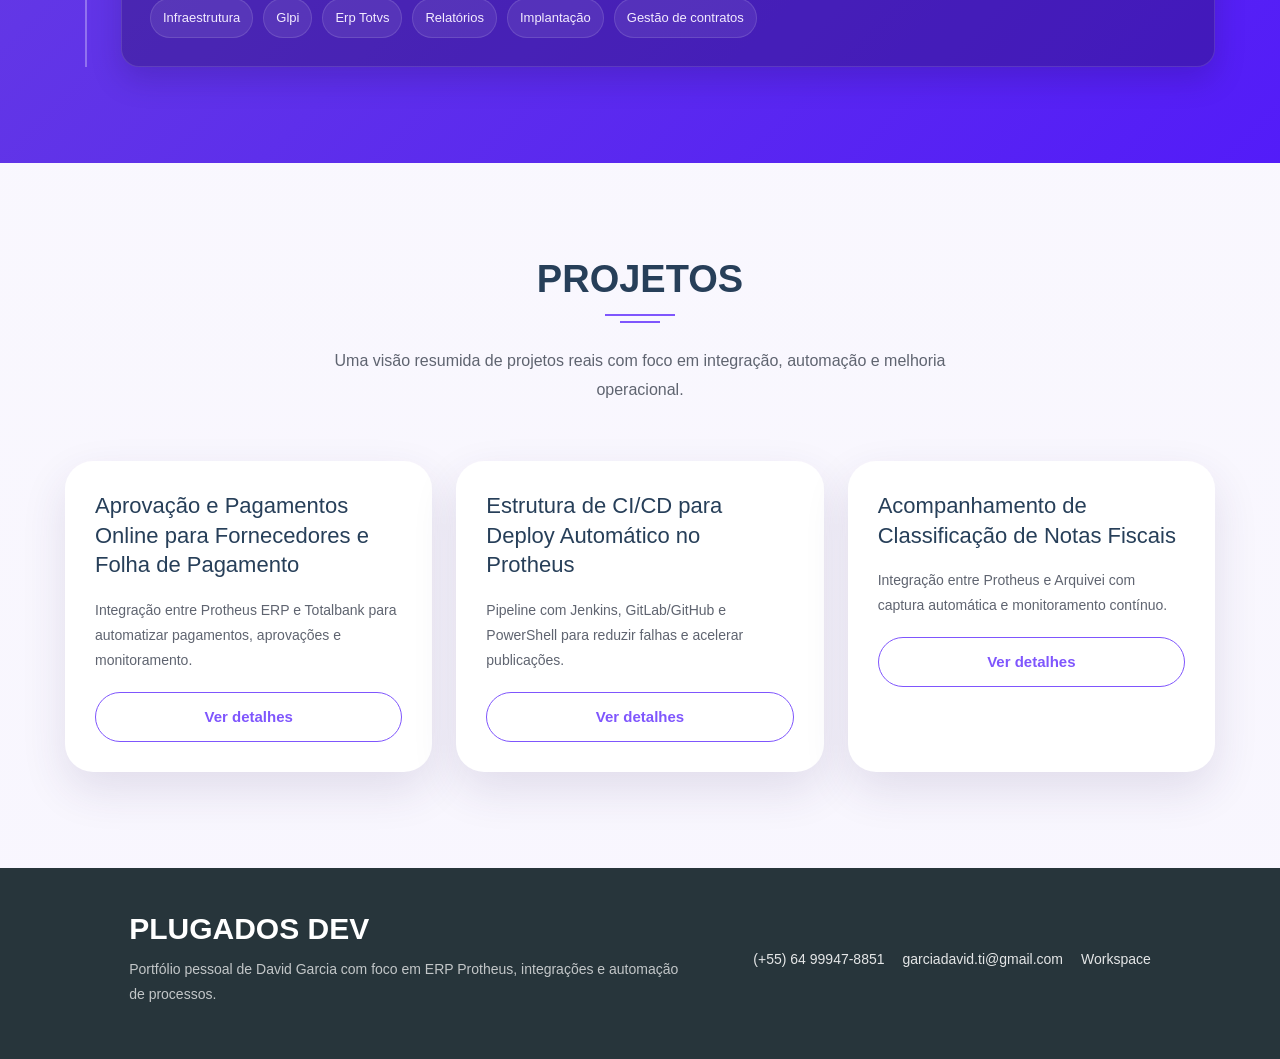
==== commit af79a9a4: "Fix: Refatoração do Portifolio." ====
--- a/index.html
+++ b/index.html
@@ -1,505 +1,291 @@
-<!doctype html>
-<html lang="en">
-<head>
-  <meta charset="UTF-8">
-  <meta name="viewport" content="width=device-width, initial-scale=1" />
-  <title>Project</title>
-  <meta name="keywords" content="Lorem ipsum dolor sit amet, consectetur adipisicing elit, sed do eiusmod.">
-  <meta name="description" content="Lorem ipsum dolor sit amet, consectetur adipisicing elit, sed do eiusmod.">
-
-  <link rel="stylesheet" href="assets/fonts/flat-icon/flaticon.css">
-  <link rel="stylesheet" href="assets/bootstrap/css/bootstrap.min.css">
-  <link rel="stylesheet" href="css/styles.css">
-</head>
-<body>
-<div id="content-wrapper">
-  <header class="header header--bg">
-    <div class="container">
-      <nav class="navbar">
-        <div class="navbar-header">
-          <button type="button" class="navbar-toggle" data-toggle="collapse" data-target="#myNavbar">
-            <span class="icon-bar"></span>
-            <span class="icon-bar"></span>
-            <span class="icon-bar"></span> 
-          </button>
-          <a class="navbar-brand" href="#">PLUGADOS DEV</a>
-        </div>
-        <div class="collapse navbar-collapse" id="myNavbar">
-          <ul class="nav navbar-nav">
-            <li><a href="#">HOME</a></li>
-            <li><a onclick="scrollToSection(this, 'about')">ABOUT</a></li>
-            <li><a onclick="scrollToSection(this, 'skill')">SKILL</a></li> 
-            <li><a onclick="scrollToSection(this, 'service')">SERVICES</a></li> 
-            <li><a onclick="scrollToSection(this, 'portfolio')">PORTFOLIO</a></li> 
-          </ul>
-        </div>
-      </nav>
-      <div class="header__content text-center">
-        <span class="header__content__block">HELLO</span>
-        <h1 class="header__content__title">I'M DAVID GARCIA</h1>
-        <ul class="header__content__sub-title">
-          <li>ERP PROTHEUS ANALYST<span class="padding">&#45;</span></li>
-          <li>ADVPL DEVELOPER <span class="padding">&#45;</span></li>
-          <li>DATA SCIENTIST</li>
-        </ul>
-        <a class="header__button" href="https://wa.me/5564999478851?text=Ol%C3%A1,%20tudo%20bem%3F" target="_blank">Talk to me</a>
-      </div>
-      <div class="social-icon pull-right">
-        <ul>
-          <li><a href="https://www.linkedin.com/in/david-garcia-931196a7/" target="_blank"><i><img class="social-icon icons" src="assets/images/linkedin.png"alt=""></i></a></li>
-          <li><a href="https://github.com/DavidGarcia13" target="_blank"><i><img class="social-icon icons" src="assets/images/github.png"alt=""></i></a></li>
-          <li><a href="http://lattes.cnpq.br/5984559438351379" target="_blank"><i><img class="social-icon icons" src="assets/images/lates.png"alt=""></i></a></li>
-        </ul>
-      </div>
-    </div>
-  </header>
-
-  <section class="about">
-    <div class="container about__container--narrow">
-      <div class="page-section">
-        <h2 class="page-section__title">ABOUT ME</h2>
-          <img class="page-section__title-style" src="assets/images/title-style.png" alt="">
-          <p class="page-section__paragraph">From farmer in the countryside to Senior ERP Protheus Analyst and Data Analyst. Dedication is what defines evolution. </p>
-          <div class="row gutters-80">
-            <div class="col-md-4">
-              <div class="about__image">
-                <img src="assets/images/about-me-image.jpg" alt="">
-              </div>
-            </div>
-            <div class="col-md-8 about__content">
-              <p class="about__description">I'm an IT professional with a degree in Systems Analysis and Development from IF Goiano, and further qualifications in Information Systems from FAVENI and currently finalizing my postgraduate studies in Database with Big Data at UFG. Besides my academic pursuits, I enjoy audiobooks, crafts, and have a passion for computing. I'm also a big fan of Naruto, Harry Potter, and Game of Thrones.</p>
-              <div class="row row--margin-top">
-                <div class="col-md-4">
-                  <p class="about__bio"><strong>NAME :</strong> David R. Garcia</p>
-                  <p class="about__bio"><strong>AGE :</strong> 29</p>
-                </div>
-                <div class="col-md-4">
-                  <p class="about__bio"><strong>JOB TITLE :</strong> ADVPL DEVELOPER</p>
-                  <p class="about__bio"><strong>LOCATION :</strong> GOIANIA-GO,BRAZIL</p>
-                </div>
-              </div>
-              <div class="row">
-                <div class="col-md-4">
-                  <a class="button button--colorful button--margin" onclick="downloadPDF()" >DOWNLOAD CV</a>
-                </div>
-              </div>
-            </div>
-          </div>
-      </div>
-    </div>
-  </section>
-
-  <section class="skill skill--bg">
-    <div class="container skill__container--narrow">
-      <div class="row justify-content-center table-responsive">
-        <div class="card">
-          <div class="card-header">
-            <h5 class="page-section__title">Skills e Soft Skills</h5>
-            <img class="page-section__title-style" src="assets/images/title-style.png" alt="">
-          </div>
-          <div class="card-body scroll-box table-responsive">
-          <div class="table-responsive">
-            <table class="table table-responsive table-bordered">
-              <thead>
-                <tr>
-                  <th>Categoria</th>
-                  <th>Skills</th>
-                </tr>
-              </thead>
-              <tbody>
-                <tr>
-                  <td>
-                    <h6>DESENVOLVIMENTO</h6>
-                  </td>
-                  <td>
-                    <ol>
-                      <li>Lógica de Programação (Avançado)</li>
-                      <li>Java (Básico)</li>
-                      <li>C (Básico)</li>
-                      <li>ADVPL (Avançado)</li>
-                      <li>HTML (Intermediário)</li>
-                      <li>CSS (Intermediário)</li>
-                      <li>JavaScript (Intermediário)</li>
-                      <li>Python (Básico)</li>
-                      <li>PL/SQL (Avançado)</li>
-                      <li>SQL (Avançado)</li>
-                      <li>PowerShell (Básico)</li>
-                    </ol>
-                  </td>
-                </tr>
-                <tr>
-                  <td>
-                    <h6>Administração de Banco de Dados</h6>
-                  </td>
-                  <td>
-                    <ol>
-                      <li>Oracle (Avançado)</li>
-                      <li>SQL Server (Intermediário)</li>
-                    </ol>
-                  </td>
-                </tr>
-                <tr>
-                  <td>
-                    <h6>WEB SERVICES</h6>
-                  </td>
-                  <td>
-                    <ol>
-                      <li>REST (Avançado)</li>
-                      <li>SOAP (Avançado)</li>
-                    </ol>
-                  </td>
-                </tr>
-                <tr>
-                  <td>
-                    <h6>Gestão de Projetos</h6>
-                  </td>
-                  <td>
-                    <ol>
-                      <li>Scrum</li>
-                      <li>Kanban</li>
-                      <li>Cascata</li>
-                    </ol>
-                  </td>
-                </tr>
-                <tr>
-                  <td>
-                    <h6>Versionamento de Códigos Fonte</h6>
-                  </td>
-                  <td>
-                    <ol>
-                      <li>GIT</li>
-                      <li>SVN</li>
-                      <li>Bitbucket</li>
-                      <li>GitHub</li>
-                      <li>GitLab</li>
-                    </ol>
-                  </td>
-                </tr>
-                <tr>
-                  <td>
-                    <h6>IDE</h6>
-                  </td>
-                  <td>
-                    <ol>
-                      <li>VSCode</li>
-                      <li>Eclipse</li>
-                    </ol>
-                  </td>
-                </tr>
-                <tr>
-                  <td>
-                    <h6>Levantamentos de Requisitos e Definição de Processos</h6>
-                  </td>
-                  <td>
-                    <ol>
-                      <li>Regras de Negócios</li>
-                      <li>Checklist</li>
-                      <li>Fluxogramas</li>
-                      <li>Modelagem BPMN</li>
-                    </ol>
-                  </td>
-                </tr>
-                <tr>
-                  <td>
-                    <h6>Infraestrutura</h6>
-                  </td>
-                  <td>
-                    <ol>
-                      <li>Manutenção de computadores</li>
-                      <li>Cabeamento estruturado</li>
-                      <li>Gerenciamento de Servidores (Windows Server, Linux)</li>
-                      <li>Active Directory</li>
-                      <li>Regras de Firewall</li>
-                      <li>Agendamentos de tarefas</li>
-                      <li>Rotinas de Backup</li>
-                    </ol>
-                  </td>
-                </tr>
-                <tr>
-                  <td>
-                    <h6>ERP Protheus</h6>
-                  </td>
-                  <td>
-                    <ol>
-                      <li>Infraestrutura (Binários, LIB, DBACESS, TSS, RPO, License Server)</li>
-                      <li>Módulos (Backoffice Completo, SIGAGFE, SIGAAGR, SIGACFG, APSDU)</li>
-                    </ol>
-                  </td>
-                </tr>
-              </tbody>
-            </table>
-            </div>
-            <table class="table table-responsive table-bordered">
-              <thead>
-                <tr>
-                  <th>Categoria</th>
-                  <th>Soft Skills</th>
-                </tr>
-              </thead>
-              <tbody>
-                <tr>
-                  <td>
-                    <h4>Comunicação Verbal e Gestual</h4>
-                  </td>
-                  <td>
-                      <p>Mantenho uma boa comunicação com a equipe/liderança e aplico técnicas de análise comportamental para uma comunicação estratégica com o cliente.</p>
-                  </td>
-                </tr>
-                <tr>
-                  <tr>
-                    <td>
-                      <h4>Colaboração</h4>
-                    </td>
-                    <td>
-                        <p>Trabalho bem em equipe e estou sempre disposto a ajudar.</p>  
-                    </td>
-                  </tr>
-                  <tr>
-                    <tr>
-                      <tr>
-                        <td>
-                          <h4>Flexibilidade</h4>
-                        </td>
-                        <td>
-                            <p>Me adapto com facilidade às mudanças de cenários, troca de projetos, prazos e horários.</p>
-                        </td>
-                      </tr>
-                    <tr>
-              </tbody>
-            </table>
-          </div>
-        </div>
-    </div>
-  </section>
-
-  <section class="service">
-    <div class="container">
-      <div class="page-section">
-        <h2 class="page-section__title">MY SERVICES</h2>
-        <img class="page-section__title-style" src="assets/images/title-style.png" alt="">
-        <h3 class="page-section__Card">ERP Protheus</h3>
-        <div class="row gutters-70">
-          <div class="col-md-4">
-            <div class="thumbnail text-center">
-              <img src="assets/images/logo-design.png" alt="">
-              <h4 class="service__single-section__title">Developments</h4>
-              <p class="service__single-section__paragraph">With expertise in the latest ADVPL/TLPP language technologies, I develop and provide support for advanced reports, entry points, and screens with specific routines, meeting the unique needs of each project.</p>
-            </div>
-          </div>
-          <div class="col-md-4">
-            <div class="thumbnail text-center">
-              <img src="assets/images/website-design.png" alt="">
-              <h4 class="service__single-section__title">Updates</h4>
-              <p class="service__single-section__paragraph">With over 5 years of experience, I perform comprehensive updates across all technologies related to the Protheus ERP, including major updates such as release upgrades and dictionary migration to the database.</p>
-            </div>
-          </div>
-          <div class="col-md-4">
-            <div class="thumbnail text-center">
-              <img src="assets/images/support.png" alt="">
-              <h4 class="service__single-section__title">Support</h4>
-              <p class="service__single-section__paragraph">I analyze processes and data to optimize results within the ERP, correcting potential flaws and bugs.</p>
-            </div>
-          </div>
-        </div>
-        <h3 class="page-section__Card">Database and Data Analysis</h3>
-        <div class="row gutters-70">
-          <div class="col-md-4">
-            <div class="thumbnail text-center">
-              <img src="assets/images/logo-design.png" alt="">
-              <h4 class="service__single-section__title">DBA ORACLE\SQL SERVER</h4>
-              <p class="service__single-section__paragraph">Modeling and creating complex databases, creating procedures, functions, triggers, data auditing, performance analysis, backup and restoration routines, index and statistics creation, shrink operations, tablespace allocation, process debugging, and user administration.</p>
-            </div>
-          </div>
-          <div class="col-md-4">
-            <div class="thumbnail text-center">
-              <img src="assets/images/website-design.png" alt="">
-              <h4 class="service__single-section__title">Database Integration\Migration</h4>
-              <p class="service__single-section__paragraph">With specialized training, I perform data migrations of any scale between different databases, ensuring proper handling and integrity of information.</p>
-            </div>
-          </div>
-          <div class="col-md-4">
-            <div class="thumbnail text-center">
-              <img src="assets/images/support.png" alt="">
-              <h4 class="service__single-section__title">Data presentation</h4>
-              <p class="service__single-section__paragraph">I handle data processing and prepare presentations using either the Python language or Microsoft's Power BI tool.</p>
-            </div>
-          </div>
-        </div>
-      </div>
-    </div>
-  </section>
-
-  <section class="overview overview--bg">
-    <div class="container">
-      <div class="page-section">
-        <div class="row gutters-140">
-        <div class="col-xs-6 col-lg-3 overview__single-section">
-          <i class="material-icons">headset_mic</i>
-          <h2 class="overview__single-section__number">6</h2>
-          <p class="overview__single-section__title">Years of experience</p>
-        </div>
-        <div class="col-xs-6 col-lg-3 overview__single-section">
-          <i class="material-icons">mood</i>
-          <h2 class="overview__single-section__number">50</h2>
-          <p class="overview__single-section__title">Happy Client</p>
-        </div>
-        <div class="col-xs-6 col-lg-3 overview__single-section">
-          <i class="material-icons">assignment_turned_in</i>
-          <h2 class="overview__single-section__number">100</h2>
-          <p class="overview__single-section__title">Finished Project</p>
-        </div>
-        <div class="col-xs-6 col-lg-3 overview__single-section">
-          <i class="material-icons">book</i>
-          <h2 class="overview__single-section__number">2</h2>
-          <p class="overview__single-section__title">articles published</p>
-        </div>
-      </div>
-      </div>
-    </div>
-  </section>
-
-  <section class="portfolio">
-    <div class="container">
-      <div class="page-section">
-        <h2 class="page-section__title">MY PORTFOLIO</h2>
-        <img class="page-section__title-style" src="assets/images/title-style.png" alt="">
-        <p class="page-section__paragraph">Section under development</p>
-        <div class="portfolio__button-group">
-          <a class="button button--default" data-filter=".category-a" href="#">DEVELOPMENT</a>
-          <a class="button button--default" data-filter=".category-b" href="#">DESIGN</a>
-          <a class="button button--default" data-filter=".category-c" href="#">MACHINE LANGUAGE MODELS</a>
-          <a class="button button--default" data-filter=".category-d" href="#">DATABASE PACKAGES</a>
-        </div>
-        <!--
-        <div class="row gutters-40">
-          <div class="col-md-4">
-            <div class="portfolio__single-section mix category-a category-b category-c" data-order="1">
-              <img class="portfolio__single-section__image img-responsive" src="assets/images/portfolio-1.png" alt="">
-              <div class="portfolio__single-section__overlay">
-                <div class="overlay-content">
-                  <h4>LOGO DESIGN</h4>
-                  <p>Designer</p>
-                </div>
-                <div class="portfolio__single-section__search-icon">
-                  <a href="#"><img src="assets/images/search-icon.png" alt=""></a>
-                </div>
-              </div>
-            </div>
-          </div>
-          <div class="col-md-4">
-            <div class="portfolio__single-section mix category-a category-c" data-order="2">
-              <img class="portfolio__single-section__image img-responsive" src="assets/images/portfolio-2.png" alt="">
-              <div class="portfolio__single-section__overlay">
-                <div class="overlay-content">
-                  <h4>WEBSITE DESIGN</h4>
-                  <p>Designer</p>
-                </div>
-                <div class="portfolio__single-section__search-icon">
-                  <a href="#"><img src="assets/images/search-icon.png" alt=""></a>
-                </div>
-              </div>
-            </div>
-          </div>
-          <div class="col-md-4">
-            <div class="portfolio__single-section mix category-c" data-order="3">
-              <img class="portfolio__single-section__image img-responsive" src="assets/images/portfolio-3.png" alt="">
-              <div class="portfolio__single-section__overlay">
-                <div class="overlay-content">
-                  <h4>LOGO DESIGN</h4>
-                  <p>Designer</p>
-                </div>
-                <div class="portfolio__single-section__search-icon">
-                  <a href="#"><img src="assets/images/search-icon.png" alt=""></a>
-                </div>
-              </div>
-            </div>
-          </div>
-        </div>
-        <div class="row gutters-40">
-          <div class="col-md-4">
-            <div class="portfolio__single-section mix category-b category-d" data-order="4">
-              <img class="portfolio__single-section__image img-responsive" src="assets/images/portfolio-4.png" alt="">
-              <div class="portfolio__single-section__overlay">
-                <div class="overlay-content">
-                  <h4>PHOTOGRAPHY</h4>
-                  <p>photographer</p>
-                </div>
-                <div class="portfolio__single-section__search-icon">
-                  <a href="#"><img src="assets/images/search-icon.png" alt=""></a>
-                </div>
-              </div>
-            </div>
-          </div>
-          <div class="col-md-4">
-            <div class="portfolio__single-section mix category-b category-d" data-order="5">
-              <img class="portfolio__single-section__image img-responsive" src="assets/images/portfolio-5.png" alt="">
-              <div class="portfolio__single-section__overlay">
-                <div class="overlay-content">
-                  <h4>WEBSITE DESIGN</h4>
-                  <p>Designer</p>
-                </div>
-                <div class="portfolio__single-section__search-icon">
-                  <a href="#"><img src="assets/images/search-icon.png" alt=""></a>
-                </div>
-              </div>
-            </div>
-          </div>
-          <div class="col-md-4">
-            <div class="portfolio__single-section mix category-d" data-order="6">
-              <img class="portfolio__single-section__image img-responsive" src="assets/images/portfolio-6.png" alt="">
-              <div class="portfolio__single-section__overlay">
-                <div class="overlay-content">
-                  <h4>LOGO DESIGN</h4>
-                  <p>Designer</p>
-                </div>
-                <div class="portfolio__single-section__search-icon">
-                  <a href="#"><img src="assets/images/search-icon.png" alt=""></a>
-                </div>
-              </div>
-            </div>
-          </div>
-        </div>
-      </div>
-        -->
-    </div>
-  </section>
-
-
-  <footer class="footer footer--bg">
-    <div class="container text-center">
-      <h1 class="footer__title">PLUGADOS DEV</h1>
-      <ul class="footer__contact-information">
-        <li><a href="tel:5555555555"><i class="material-icons">phone</i> Hotline (+55) 64 99947-8851</a></li>
-        <li><a href="garciadavid.ti@gmail.com"><i class="material-icons">email</i> garciadavid.ti@gmail.com</a></li>
-        <li><a href="https://www.google.com/maps/place/16%C2%B049'22.1%22S+49%C2%B015'07.9%22W/@-16.8227911,-49.2540185,17z/data=!3m1!4b1!4m4!3m3!8m2!3d-16.8227947!4d-49.2521978?entry=ttu"><i class="material-icons">location_on</i> Aparecida de Goiania </a></li>
-      </ul>
-    </div>
-    <hr style="border: 0;border-top: 1px solid #525B60;display:block;margin-top: 40px;">
-    <div class="container text-center">
-      <div class="social-icon pull-right">
-        <ul>
-          <li><a href="https://www.linkedin.com/in/david-garcia-931196a7/"><i><img class="social-icon icons" src="assets/images/linkedin.png"alt=""></i></a></li>
-          <li><a href="https://github.com/DavidGarcia13"><i><img class="social-icon icons" src="assets/images/github.png"alt=""></i></a></li>
-          <li><a href="http://lattes.cnpq.br/5984559438351379"><i><img class="social-icon icons" src="assets/images/lates.png"alt=""></i></a></li>
-        </ul>
-      </div>
-      <p class="footer__paragraph">Copyright &copy; 2024 , All Rights Reserved.</p>
-    </div>
-  </footer>
-</div>
-  <script src="assets/bootstrap/js/bootstrap.min.js"></script>
-  <script src="js/mixitup.js"></script>
-
-  <script>
-    $('a').click(function(e)
-      {
-        e.preventDefault();
-      });
-
-    // calling mixitup
-    var mixer = mixitup(".portfolio");
-  </script>
-  <script src="https://cdn.jsdelivr.net/npm/@popperjs/core@2.5.4/dist/umd/popper.min.js"></script>
-  <script src="https://stackpath.bootstrapcdn.com/bootstrap/4.5.2/js/bootstrap.min.js"></script>
-</body>
-</html>  +<!doctype html>
+<html lang="pt-BR">
+<head>
+  <meta charset="UTF-8">
+  <meta name="viewport" content="width=device-width, initial-scale=1">
+  <title>David Garcia | Analista ERP Protheus, Desenvolvedor ADVPL/TLPP e IA</title>
+  <meta name="description" content="Portfólio pessoal de David Garcia com foco em ERP Protheus, ADVPL/TLPP, integrações, automação e projetos corporativos reais.">
+  <meta name="keywords" content="David Garcia, Protheus, ADVPL, TLPP, portfólio, integrações, automação, workspace">
+  <link rel="stylesheet" href="assets/bootstrap/css/bootstrap.min.css">
+  <link rel="stylesheet" href="assets/iconfont/material-icons.css">
+  <link rel="stylesheet" href="css/styles.css">
+</head>
+<body>
+  <header class="site-header">
+    <div class="container shell nav-shell">
+      <a class="brand" href="index.html">PLUGADOS DEV</a>
+      <button class="nav-toggle" type="button" aria-expanded="false" aria-controls="site-nav" aria-label="Abrir navegação">
+        <span></span>
+        <span></span>
+        <span></span>
+      </button>
+      <nav class="site-nav" id="site-nav">
+        <a href="#about">Sobre</a>
+        <a href="#skills">Skills</a>
+        <a href="#experience">Experiência</a>
+        <a href="#projects">Projetos</a>
+        <a href="workspace/">Workspace</a>
+        <a class="nav-cta" href="https://wa.me/5564999478851?text=Ol%C3%A1,%20tudo%20bem%3F" target="_blank" rel="noopener noreferrer">Fale comigo</a>
+      </nav>
+    </div>
+  </header>
+
+  <main>
+    <section class="hero hero--bg">
+      <div class="container shell hero-grid hero-grid--single">
+        <div class="hero-copy">
+          <span class="hero__content__block">OLÁ</span>
+          <h1 class="hero__content__title">EU SOU DAVID GARCIA</h1>
+          <ul class="hero__content__sub-title">
+            <li>ANALISTA ERP PROTHEUS <span class="padding">-</span></li>
+            <li>DESENVOLVEDOR ADVPL/TLPP <span class="padding">-</span></li>
+            <li>DESENVOLVEDOR IA <span class="padding">-</span></li>
+            <li>CIENTISTA DE DADOS</li>
+          </ul>
+          <p class="hero-text">Desenvolvendo soluções corporativas há anos com conhecimento aprofundado em ERP Protheus, bancos de dados e desenvolvimento orientado por IA, proprietário da Plugados Dev e do produto <a class="hero-inline-link" href="https://plugentregas.com.br" target="_blank" rel="noopener noreferrer">PLUG - Sistema de Logística de Entregas</a>.</p>
+          <div class="hero-actions">
+            <a class="button button--colorful" href="workspace/">Ver Projetos</a>
+            <a class="button button--ghost" href="https://wa.me/5564999478851?text=Ol%C3%A1,%20tudo%20bem%3F" target="_blank" rel="noopener noreferrer">Fale comigo</a>
+          </div>
+        </div>
+      </div>
+      <div class="container shell social-shell">
+        <ul class="social-list">
+          <li><a href="https://www.linkedin.com/in/david-garcia-931196a7/" target="_blank" rel="noopener noreferrer"><img class="icons" src="assets/images/linkedin.png" alt="LinkedIn de David Garcia"></a></li>
+          <li><a href="https://github.com/DavidGarcia13" target="_blank" rel="noopener noreferrer"><img class="icons" src="assets/images/github.png" alt="GitHub de David Garcia"></a></li>
+          <li><a href="http://lattes.cnpq.br/5984559438351379" target="_blank" rel="noopener noreferrer"><img class="icons" src="assets/images/lates.png" alt="Currículo Lattes de David Garcia"></a></li>
+        </ul>
+      </div>
+    </section>
+
+    <section class="section" id="about">
+      <div class="container shell">
+        <div class="section-heading">
+          <h2 class="section-title">SOBRE MIM</h2>
+          <img class="section-title__style" src="assets/images/title-style.png" alt="">
+          <p class="section-subtitle">De agricultor no interior a Analista Sênior ERP Protheus e Analista de Dados. Dedicação é o que define evolução.</p>
+        </div>
+        <div class="about-layout">
+          <div class="about-photo">
+            <img src="assets/images/about-me-image.jpg" alt="Retrato de David Garcia">
+          </div>
+          <div class="about-content">
+            <div class="about-story">
+              <p>Sou um profissional de TI com graduação em Análise e Desenvolvimento de Sistemas pelo IF Goiano, além de pós-graduação em Sistemas de Informação pela FAVENI e pós-graduação em Banco de Dados com Big Data pela UFG.</p>
+              <p>Atualmente estou cursando IA Aplicada no IFG.</p>
+              <p>Além da minha trajetória acadêmica, gosto de audiobooks, artesanato e tenho uma grande paixão por computação.</p>
+              <p>Também sou muito fã de Naruto, Harry Potter e Game of Thrones.</p>
+            </div>
+            <div class="about-bio-grid">
+              <p class="about__bio"><strong>NOME :</strong> David R. Garcia</p>
+              <p class="about__bio"><strong>IDADE :</strong> 29</p>
+              <p class="about__bio"><strong>CARGO :</strong> Desenvolvedor ADVPL</p>
+              <p class="about__bio"><strong>LOCALIZAÇÃO :</strong> Goiânia-GO, Brasil</p>
+            </div>
+            <div class="hero-actions">
+              <a class="button button--colorful" href="workspace/">Ver Projetos</a>
+              <a class="button button--ghost" href="Curriculo/CurriculoDG.pdf" target="_blank" rel="noopener noreferrer">Baixar CV</a>
+            </div>
+          </div>
+        </div>
+      </div>
+    </section>
+
+    <section class="section section--soft" id="skills">
+      <div class="container shell">
+        <div class="section-heading">
+          <h2 class="section-title">SKILLS, SOFT SKILLS E TECNOLOGIAS</h2>
+          <img class="section-title__style" src="assets/images/title-style.png" alt="">
+          <p class="section-subtitle">Competências técnicas, habilidades interpessoais e tecnologias utilizadas no meu dia a dia de desenvolvimento e automação.</p>
+        </div>
+        <div class="skill-overview-grid">
+          <article class="skill-panel">
+            <h3>Skills</h3>
+            <ul class="skill-list">
+              <li>Lógica de programação</li>
+              <li>Advpl</li>
+              <li>Tlpp</li>
+              <li>Html</li>
+              <li>Css</li>
+              <li>Javascript</li>
+              <li>Pl/sql</li>
+              <li>Sql</li>
+              <li>Oracle</li>
+              <li>Sql server</li>
+              <li>Soap</li>
+              <li>Git, github e gitlab</li>
+              <li>Powershell</li>
+              <li>Erp Protheus</li>
+              <li>Apis rest</li>
+              <li>Webhooks</li>
+              <li>Jenkins</li>
+              <li>Desenvolvimento com ia</li>
+            </ul>
+          </article>
+          <article class="skill-panel">
+            <h3>Soft Skills</h3>
+            <ul class="skill-list">
+              <li>Comunicação verbal e gestual</li>
+              <li>Colaboração</li>
+              <li>Flexibilidade</li>
+            </ul>
+          </article>
+        </div>
+      </div>
+    </section>
+
+    <section class="section experience-section" id="experience">
+      <div class="container shell">
+        <div class="experience-heading">
+          <h2 class="experience-heading__title">Experiência Profissional</h2>
+          <p class="experience-heading__subtitle">Minha jornada profissional</p>
+        </div>
+        <div class="experience-timeline">
+          <article class="experience-item">
+            <div class="experience-card">
+              <div class="experience-card__top">
+                <div>
+                  <div class="experience-company-mark">SESI</div>
+                  <h3>Analista de Sistemas de Informação (Protheus) - Analista IV</h3>
+                </div>
+                <span class="experience-badge">Atual</span>
+              </div>
+              <p class="experience-card__meta">Sesi Goiás · Tempo integral</p>
+              <p class="experience-card__meta">fev de 2023 - o momento · 3 anos 2 meses</p>
+              <p class="experience-card__meta">Goiânia, Goiás, Brasil</p>
+              <p class="experience-card__text"><strong>Analista de Negócio e Desenvolvedor ADVPL.</strong> Desenvolvimento de novas funcionalidades e pontos de entrada, desenvolvimento de APIs, análise de requisitos, testes, acompanhamento de projetos e desenvolvimento de acordo com as atividades apontadas na ferramenta Redmine, acompanhamento da execução de projetos e atendimentos de O.S. através da ferramenta Trello, implantação, treinamentos, análise da infraestrutura Totvs com foco em performance e testes de desempenho, além de atualizações.</p>
+              <ul class="experience-tags">
+                <li>Advpl</li>
+                <li>Apis</li>
+                <li>Redmine</li>
+                <li>Trello</li>
+                <li>Implantação</li>
+                <li>Infraestrutura Totvs</li>
+              </ul>
+            </div>
+          </article>
+
+          <article class="experience-item">
+            <div class="experience-card">
+              <div class="experience-card__top">
+                <div>
+                  <div class="experience-company-mark">TOTVS</div>
+                  <h3>Analista de negócios</h3>
+                </div>
+              </div>
+              <p class="experience-card__meta">TOTVS · Tempo integral</p>
+              <p class="experience-card__meta">jan de 2021 - fev de 2023 · 2 anos 2 meses</p>
+              <p class="experience-card__meta">Goiânia, Goiás, Brasil</p>
+              <p class="experience-card__text"><strong>Analista de Negócio e Desenvolvedor ADVPL.</strong> Desenvolvimento de novas funcionalidades e pontos de entrada de acordo com a regra de negócio específica de cada cliente, análise de requisitos, testes, TIR, testes automatizados, atendimento de tickets através do help desk Movidesk, implantação, treinamentos, análise da infraestrutura Totvs com foco em performance e testes de desempenho, atualizações e manutenção de portais.</p>
+              <ul class="experience-tags">
+                <li>Advpl</li>
+                <li>Movidesk</li>
+                <li>Testes automatizados</li>
+                <li>Implantação</li>
+                <li>Portais</li>
+                <li>Performance</li>
+              </ul>
+            </div>
+          </article>
+
+          <article class="experience-item">
+            <div class="experience-card">
+              <div class="experience-card__top">
+                <div>
+                  <div class="experience-company-mark">Friato</div>
+                  <h3>Analista de Sistemas</h3>
+                </div>
+              </div>
+              <p class="experience-card__meta">Friato Alimentos</p>
+              <p class="experience-card__meta">jan de 2018 - dez de 2020 · 3 anos</p>
+              <p class="experience-card__meta">Pires do Rio</p>
+              <p class="experience-card__text"><strong>Analista de Infraestrutura.</strong> Rede, manutenção de hardware, criação de usuários, criação de planilhas eletrônicas e Access.</p>
+              <p class="experience-card__text"><strong>Analista Protheus (ERP Totvs).</strong> Atendimento de tickets através do help desk GLPI, análise de processos, treinamentos e capacitação, implantação de novos módulos, criação de relatórios e desenvolvimento de novas funcionalidades através de pontos de entrada.</p>
+              <p class="experience-card__text"><strong>Gerenciamento de contas e compras do setor de TI.</strong> Gestão de contratos e cotação/compras de novos equipamentos e sistemas.</p>
+              <p class="experience-card__text"><strong>Outras atuações.</strong> Analista de faturamento, analista de almoxarifado e analista de processos/sistema de posto de gasolina.</p>
+              <ul class="experience-tags">
+                <li>Infraestrutura</li>
+                <li>Glpi</li>
+                <li>Erp Totvs</li>
+                <li>Relatórios</li>
+                <li>Implantação</li>
+                <li>Gestão de contratos</li>
+              </ul>
+            </div>
+          </article>
+        </div>
+      </div>
+    </section>
+
+    <section class="section" id="projects">
+      <div class="container shell">
+        <div class="section-heading">
+          <h2 class="section-title">PROJETOS</h2>
+          <img class="section-title__style" src="assets/images/title-style.png" alt="">
+          <p class="section-subtitle">Uma visão resumida de projetos reais com foco em integração, automação e melhoria operacional.</p>
+        </div>
+        <div class="project-summary-grid">
+          <article class="project-summary-card">
+            <h3>Aprovação e Pagamentos Online para Fornecedores e Folha de Pagamento</h3>
+            <p>Integração entre Protheus ERP e Totalbank para automatizar pagamentos, aprovações e monitoramento.</p>
+            <a class="button button--outline" href="workspace/">Ver detalhes</a>
+          </article>
+          <article class="project-summary-card">
+            <h3>Estrutura de CI/CD para Deploy Automático no Protheus</h3>
+            <p>Pipeline com Jenkins, GitLab/GitHub e PowerShell para reduzir falhas e acelerar publicações.</p>
+            <a class="button button--outline" href="workspace/">Ver detalhes</a>
+          </article>
+          <article class="project-summary-card">
+            <h3>Acompanhamento de Classificação de Notas Fiscais</h3>
+            <p>Integração entre Protheus e Arquivei com captura automática e monitoramento contínuo.</p>
+            <a class="button button--outline" href="workspace/">Ver detalhes</a>
+          </article>
+        </div>
+      </div>
+    </section>
+  </main>
+
+  <footer class="site-footer">
+    <div class="container shell footer-grid">
+      <div>
+        <h2 class="footer__title">PLUGADOS DEV</h2>
+        <p class="footer-copy">Portfólio pessoal de David Garcia com foco em ERP Protheus, integrações e automação de processos.</p>
+      </div>
+      <div class="footer-links">
+        <a href="tel:+5564999478851">(+55) 64 99947-8851</a>
+        <a href="mailto:garciadavid.ti@gmail.com">garciadavid.ti@gmail.com</a>
+        <a href="workspace/">Workspace</a>
+      </div>
+    </div>
+  </footer>
+
+  <script>
+    (function () {
+      var navToggle = document.querySelector('.nav-toggle');
+      var nav = document.querySelector('.site-nav');
+
+      if (navToggle && nav) {
+        navToggle.addEventListener('click', function () {
+          var isOpen = nav.classList.toggle('is-open');
+          navToggle.setAttribute('aria-expanded', isOpen ? 'true' : 'false');
+        });
+      }
+
+      document.querySelectorAll('a[href^="#"]').forEach(function (anchor) {
+        anchor.addEventListener('click', function (event) {
+          var target = document.querySelector(anchor.getAttribute('href'));
+          if (!target) {
+            return;
+          }
+          event.preventDefault();
+          target.scrollIntoView({ behavior: 'smooth', block: 'start' });
+          if (nav) {
+            nav.classList.remove('is-open');
+            navToggle.setAttribute('aria-expanded', 'false');
+          }
+        });
+      });
+    }());
+  </script>
+</body>
+</html>
--- a/assets/iconfont/material-icons.css
+++ b/assets/iconfont/material-icons.css
@@ -0,0 +1,36 @@
+@font-face {
+  font-family: 'Material Icons';
+  font-style: normal;
+  font-weight: 400;
+  src: url(MaterialIcons-Regular.eot); /* For IE6-8 */
+  src: local('Material Icons'),
+       local('MaterialIcons-Regular'),
+       url(MaterialIcons-Regular.woff2) format('woff2'),
+       url(MaterialIcons-Regular.woff) format('woff'),
+       url(MaterialIcons-Regular.ttf) format('truetype');
+}
+
+.material-icons {
+  font-family: 'Material Icons';
+  font-weight: normal;
+  font-style: normal;
+  font-size: 24px;  /* Preferred icon size */
+  display: inline-block;
+  line-height: 1;
+  text-transform: none;
+  letter-spacing: normal;
+  word-wrap: normal;
+  white-space: nowrap;
+  direction: ltr;
+
+  /* Support for all WebKit browsers. */
+  -webkit-font-smoothing: antialiased;
+  /* Support for Safari and Chrome. */
+  text-rendering: optimizeLegibility;
+
+  /* Support for Firefox. */
+  -moz-osx-font-smoothing: grayscale;
+
+  /* Support for IE. */
+  font-feature-settings: 'liga';
+}
--- a/css/styles.css
+++ b/css/styles.css
@@ -1,978 +1,1025 @@
-@font-face {
-  font-family: 'Roboto';
-  font-style: normal;
-  font-weight: 400;
-  src: url(../assets/fonts/Roboto-Regular.ttf);
+@font-face {
+  font-family: 'Roboto';
+  font-style: normal;
+  font-weight: 400;
+  src: url(../assets/fonts/Roboto-Regular.ttf);
+}
+
+@font-face {
+  font-family: 'Roboto';
+  font-style: normal;
+  font-weight: 700;
+  src: url(../assets/fonts/Roboto-Bold.ttf);
+}
+
+@font-face {
+  font-family: 'Roboto-Light';
+  font-style: normal;
+  font-weight: 300;
+  src: url(../assets/fonts/Roboto-Light.ttf);
+}
+
+@font-face {
+  font-family: 'Material Icons';
+  font-style: normal;
+  font-weight: 400;
+  src: url(../assets/iconfont/MaterialIcons-Regular.ttf);
+}
+
+:root {
+  --color-primary: #7f56fd;
+  --color-primary-dark: #5e34de;
+  --color-primary-soft: rgba(127, 86, 253, 0.12);
+  --color-heading: #273f59;
+  --color-text: #5f6470;
+  --color-white: #ffffff;
+  --color-bg: #f8f6fe;
+  --color-border: #e4ddfb;
+  --shadow-soft: 0 18px 45px rgba(58, 44, 99, 0.12);
+  --shadow-hover: 0 22px 55px rgba(58, 44, 99, 0.18);
+  --radius-lg: 28px;
+  --radius-md: 20px;
+  --radius-sm: 14px;
+  --container-width: 1180px;
+}
+
+* {
+  box-sizing: border-box;
+}
+
+html {
+  scroll-behavior: smooth;
+}
+
+body {
+  margin: 0;
+  font-family: "Roboto", sans-serif;
+  color: var(--color-text);
+  line-height: 1.8;
+  background: linear-gradient(180deg, #ffffff 0%, var(--color-bg) 100%);
+}
+
+img {
+  display: block;
+  max-width: 100%;
+}
+
+a {
+  color: inherit;
+  text-decoration: none;
+}
+
+ul {
+  margin: 0;
+  padding: 0;
+}
+
+.material-icons {
+  font-family: 'Material Icons';
+  font-weight: normal;
+  font-style: normal;
+  font-size: 34px;
+  display: inline-block;
+  line-height: 1;
+  text-transform: none;
+  letter-spacing: normal;
+  word-wrap: normal;
+  white-space: nowrap;
+  direction: ltr;
+  -webkit-font-smoothing: antialiased;
+  text-rendering: optimizeLegibility;
+  -moz-osx-font-smoothing: grayscale;
+  -webkit-font-feature-settings: 'liga';
+  font-feature-settings: 'liga';
+}
+
+.container.shell {
+  width: min(100% - 32px, var(--container-width));
+  margin: 0 auto;
+}
+
+.site-header {
+  position: sticky;
+  top: 0;
+  z-index: 20;
+  background: rgba(39, 63, 89, 0.92);
+  backdrop-filter: blur(12px);
+  border-bottom: 1px solid rgba(255, 255, 255, 0.08);
+}
+
+.nav-shell {
+  display: flex;
+  align-items: center;
+  justify-content: space-between;
+  gap: 24px;
+  min-height: 82px;
+}
+
+.brand {
+  font-size: 24px;
+  font-family: "Roboto-Light", sans-serif;
+  font-weight: 700;
+  color: var(--color-white);
+}
+
+.site-nav {
+  display: flex;
+  align-items: center;
+  gap: 26px;
+}
+
+.site-nav a {
+  color: rgba(255, 255, 255, 0.82);
+  font-size: 15px;
+  font-weight: 700;
+  transition: color 0.2s ease;
+}
+
+.site-nav a:hover,
+.site-nav a:focus {
+  color: var(--color-white);
+}
+
+.site-nav .nav-cta {
+  padding: 11px 20px;
+  border-radius: 999px;
+  background: var(--color-white);
+  color: var(--color-primary);
+}
+
+.nav-toggle {
+  display: none;
+  width: 48px;
+  height: 48px;
+  padding: 0;
+  border: 1px solid rgba(255, 255, 255, 0.14);
+  border-radius: 14px;
+  background: transparent;
+}
+
+.nav-toggle span {
+  display: block;
+  width: 18px;
+  height: 2px;
+  margin: 5px auto;
+  background: var(--color-white);
+}
+
+.hero {
+  position: relative;
+  padding: 88px 0 40px;
+}
+
+.hero--bg {
+  background: url("../assets/images/header-background.png") no-repeat center center;
+  background-size: cover;
+}
+
+.hero--bg::after {
+  content: "";
+  position: absolute;
+  inset: 0;
+  background: linear-gradient(90deg, rgba(108, 76, 206, 0.93) 0%, rgba(69, 9, 248, 0.9) 100%);
+  z-index: 0;
+}
+
+.hero .container {
+  position: relative;
+  z-index: 1;
+}
+
+.hero-grid {
+  display: grid;
+  grid-template-columns: 1fr;
+  gap: 36px;
+  align-items: center;
+  min-height: calc(100vh - 122px);
+}
+
+.hero-copy {
+  max-width: 900px;
+}
+
+.hero__content__block {
+  display: inline-block;
+  margin-bottom: 14px;
+  font-size: 18px;
+  font-weight: 700;
+  letter-spacing: 0.25em;
+  color: rgba(255, 255, 255, 0.9);
+}
+
+.hero__content__title {
+  margin: 0 0 16px;
+  font-size: clamp(3rem, 6vw, 5.1rem);
+  line-height: 1.02;
+  color: var(--color-white);
+  font-weight: 700;
+  white-space: nowrap;
+}
+
+.hero__content__sub-title {
+  display: flex;
+  flex-wrap: wrap;
+  gap: 8px 0;
+  margin-bottom: 28px;
+}
+
+.hero__content__sub-title li {
+  display: inline-block;
+  font-size: 15px;
+  color: #e6e6e6;
+  list-style: none;
+}
+
+.hero__content__sub-title .padding {
+  padding: 0 13px;
+}
+
+.hero-text {
+  max-width: 720px;
+  margin-bottom: 30px;
+  font-size: 18px;
+  color: rgba(255, 255, 255, 0.84);
+}
+
+.hero-inline-link {
+  color: var(--color-white);
+  font-weight: 700;
+  text-decoration: underline;
+  text-underline-offset: 3px;
+}
+
+.hero-actions {
+  display: flex;
+  flex-wrap: wrap;
+  gap: 14px;
+}
+
+.button {
+  display: inline-flex;
+  align-items: center;
+  justify-content: center;
+  min-height: 50px;
+  padding: 0 24px;
+  border-radius: 999px;
+  font-size: 15px;
+  font-weight: 700;
+  border: 1px solid transparent;
+  transition: transform 0.2s ease, box-shadow 0.2s ease, background 0.2s ease, color 0.2s ease;
+}
+
+.button:hover,
+.button:focus {
+  transform: translateY(-2px);
+  box-shadow: var(--shadow-soft);
+}
+
+.button--colorful {
+  background: var(--color-white);
+  color: var(--color-primary);
+}
+
+.button--ghost {
+  background: transparent;
+  color: var(--color-white);
+  border-color: rgba(255, 255, 255, 0.42);
+}
+
+.section .button--ghost {
+  color: var(--color-primary);
+  border-color: var(--color-primary);
+}
+
+.button--outline {
+  background: transparent;
+  color: var(--color-primary);
+  border-color: var(--color-primary);
+}
+
+.skill-panel,
+.project-summary-card,
+.project-card,
+.about-photo,
+.about-story,
+.footer-grid {
+  border-radius: var(--radius-lg);
+}
+
+.social-shell {
+  margin-top: 28px;
+}
+
+.social-list {
+  display: flex;
+  gap: 16px;
+  justify-content: flex-end;
+}
+
+.social-list li {
+  list-style: none;
+}
+
+.icons {
+  width: 40px;
+  height: auto;
+}
+
+.section {
+  padding: 96px 0;
+}
+
+.section--soft {
+  background: rgba(127, 86, 253, 0.05);
+}
+
+.section-heading {
+  max-width: 720px;
+  margin: 0 auto 56px;
+  text-align: center;
+}
+
+.section-title {
+  margin: 0;
+  font-size: 38px;
+  color: var(--color-heading);
+  font-weight: 700;
+}
+
+.section-title__style {
+  display: block;
+  margin: 14px auto 24px;
+}
+
+.section-subtitle {
+  margin: 0 auto;
+  max-width: 620px;
+  font-size: 16px;
+  color: var(--color-text);
+}
+
+.about-layout {
+  display: grid;
+  grid-template-columns: minmax(280px, 360px) minmax(0, 1fr);
+  gap: 42px;
+  align-items: start;
+}
+
+.about-photo {
+  overflow: hidden;
+  box-shadow: var(--shadow-soft);
+}
+
+.about-photo img {
+  width: 100%;
+  height: 100%;
+  object-fit: cover;
+}
+
+.about-content {
+  max-width: 720px;
+}
+
+.about-story {
+  padding: 30px 34px;
+  background: var(--color-white);
+  box-shadow: var(--shadow-soft);
+}
+
+.about-story p {
+  margin: 0 0 18px;
+  font-size: 17px;
+  color: #636262;
+}
+
+.about-story p:last-child {
+  margin-bottom: 0;
+}
+
+.about-bio-grid {
+  display: grid;
+  grid-template-columns: repeat(2, minmax(0, 1fr));
+  gap: 16px 24px;
+  margin: 28px 0 32px;
+}
+
+.about__bio {
+  margin: 0;
+  padding: 16px 18px;
+  border-radius: var(--radius-sm);
+  background: var(--color-primary-soft);
+  font-size: 15px;
+  color: #636262;
+}
+
+.about__bio strong {
+  color: var(--color-heading);
+  font-family: "Roboto-Light", sans-serif;
+}
+
+.skill-overview-grid {
+  display: grid;
+  grid-template-columns: 1.4fr 0.8fr;
+  gap: 24px;
+  margin-bottom: 24px;
+}
+
+.skill-panel {
+  padding: 28px;
+  background: var(--color-white);
+  box-shadow: var(--shadow-soft);
+}
+
+.skill-panel h3 {
+  margin: 0 0 18px;
+  font-size: 24px;
+  color: var(--color-heading);
+}
+
+.skill-list {
+  display: grid;
+  gap: 12px;
+}
+
+.skill-list li {
+  list-style: none;
+  position: relative;
+  padding-left: 22px;
+  color: var(--color-text);
+}
+
+.skill-list li::before {
+  content: "";
+  position: absolute;
+  top: 10px;
+  left: 0;
+  width: 10px;
+  height: 10px;
+  border-radius: 50%;
+  background: var(--color-primary);
+}
+
+
+.experience-section {
+  background: linear-gradient(135deg, rgba(108, 76, 206, 0.95) 0%, rgba(69, 9, 248, 0.92) 100%);
+  color: #f4f4f5;
+}
+
+.experience-heading {
+  margin-bottom: 48px;
+}
+
+.experience-heading__title {
+  margin: 0 0 10px;
+  font-size: 52px;
+  line-height: 1.1;
+  color: #ffffff;
+}
+
+.experience-heading__subtitle {
+  margin: 0;
+  color: #9ca3af;
+  font-size: 18px;
+}
+
+.experience-timeline {
+  position: relative;
+  display: grid;
+  gap: 34px;
+  padding-left: 56px;
+}
+
+.experience-timeline::before {
+  content: "";
+  position: absolute;
+  top: 0;
+  bottom: 0;
+  left: 20px;
+  width: 2px;
+  background: rgba(255, 255, 255, 0.3);
+}
+
+.experience-item {
+  position: relative;
+}
+
+.experience-item::before {
+  content: "";
+  position: absolute;
+  left: -44px;
+  top: 26px;
+  width: 12px;
+  height: 12px;
+  border-radius: 50%;
+  background: #ffffff;
+  box-shadow: 0 0 0 4px #0a0a0d;
+}
+
+.experience-card {
+  padding: 28px;
+  border: 1px solid rgba(255, 255, 255, 0.12);
+  border-radius: 18px;
+  background: rgba(37, 18, 94, 0.38);
+  box-shadow: 0 12px 30px rgba(33, 12, 88, 0.22);
+}
+
+.experience-card__top {
+  display: flex;
+  align-items: flex-start;
+  justify-content: space-between;
+  gap: 18px;
+  margin-bottom: 16px;
+}
+
+.experience-company-mark {
+  display: inline-flex;
+  align-items: center;
+  justify-content: center;
+  min-width: 74px;
+  min-height: 34px;
+  padding: 0 12px;
+  border-radius: 999px;
+  background: rgba(255, 255, 255, 0.14);
+  color: #f5ecff;
+  font-size: 13px;
+  font-weight: 700;
+  letter-spacing: 0.12em;
+  text-transform: uppercase;
+}
+
+.experience-card h3 {
+  margin: 12px 0 0;
+  font-size: 30px;
+  line-height: 1.2;
+  color: #ffffff;
+}
+
+.experience-badge {
+  flex-shrink: 0;
+  padding: 6px 12px;
+  border-radius: 999px;
+  background: rgba(22, 163, 74, 0.18);
+  color: #86efac;
+  font-size: 13px;
+  font-weight: 700;
+}
+
+.experience-card__meta {
+  margin: 0 0 6px;
+  color: rgba(255, 255, 255, 0.78);
+  font-size: 15px;
+}
+
+.experience-card__text {
+  margin: 18px 0 0;
+  color: rgba(255, 255, 255, 0.84);
+}
+
+.experience-tags {
+  display: flex;
+  flex-wrap: wrap;
+  gap: 10px;
+  margin-top: 22px;
+}
+
+.experience-tags li {
+  list-style: none;
+  padding: 7px 12px;
+  border-radius: 999px;
+  border: 1px solid rgba(255, 255, 255, 0.12);
+  color: #f3ebff;
+  background: rgba(255, 255, 255, 0.08);
+  font-size: 13px;
+}
+.project-summary-grid {
+  display: grid;
+  grid-template-columns: repeat(3, minmax(0, 1fr));
+  gap: 24px;
+}
+
+.project-summary-card {
+  display: flex;
+  flex-direction: column;
+  gap: 18px;
+  padding: 30px;
+  background: var(--color-white);
+  box-shadow: var(--shadow-soft);
+}
+
+.project-summary-card h3 {
+  margin: 0;
+  font-size: 22px;
+  line-height: 1.35;
+  color: var(--color-heading);
+}
+
+.project-summary-card p {
+  margin: 0;
+  color: var(--color-text);
+}
+
+.site-footer {
+  padding: 44px 0 52px;
+  background: #27353b;
+}
+
+.footer-grid {
+  display: flex;
+  align-items: center;
+  justify-content: space-between;
+  gap: 24px;
+}
+
+.footer__title {
+  margin: 0 0 12px;
+  font-size: 30px;
+  color: var(--color-white);
+  font-family: "Roboto-Light", sans-serif;
+  font-weight: 700;
+}
+
+.footer-copy {
+  margin: 0;
+  max-width: 560px;
+  color: rgba(255, 255, 255, 0.72);
+}
+
+.footer-links {
+  display: flex;
+  flex-wrap: wrap;
+  gap: 18px;
+  justify-content: flex-end;
+}
+
+.footer-links a {
+  color: rgba(255, 255, 255, 0.88);
+}
+
+.inner-hero {
+  padding: 78px 0 34px;
+  background: linear-gradient(180deg, rgba(127, 86, 253, 0.08) 0%, rgba(255, 255, 255, 0) 100%);
+}
+
+.inner-hero__panel {
+  padding: 34px;
+  border-radius: var(--radius-lg);
+  background: var(--color-white);
+  box-shadow: var(--shadow-soft);
+}
+
+.inner-hero__eyebrow {
+  margin: 0 0 10px;
+  font-size: 13px;
+  letter-spacing: 0.16em;
+  text-transform: uppercase;
+  color: var(--color-primary);
+}
+
+.inner-hero__panel h1 {
+  margin: 0 0 14px;
+  font-size: 44px;
+  line-height: 1.1;
+  color: var(--color-heading);
+}
+
+.workspace-layout {
+  padding: 28px 0 96px;
+}
+
+.project-list {
+  display: grid;
+  gap: 28px;
+}
+
+.project-card {
+  display: flex;
+  gap: 0;
+  overflow: hidden;
+  background: var(--color-white);
+  box-shadow: var(--shadow-soft);
+  transition: transform 0.2s ease, box-shadow 0.2s ease;
+}
+
+.project-card:hover,
+.project-card:focus-within {
+  transform: translateY(-4px);
+  box-shadow: var(--shadow-hover);
+}
+
+.project-card__image {
+  flex: 0 0 300px;
+}
+
+.project-card__image img {
+  width: 100%;
+  height: 100%;
+  min-height: 100%;
+  object-fit: cover;
+}
+
+.project-card__content {
+  flex: 1;
+  padding: 30px;
+}
+
+.project-card__eyebrow {
+  margin: 0 0 10px;
+  font-size: 13px;
+  letter-spacing: 0.16em;
+  text-transform: uppercase;
+  color: var(--color-primary);
+}
+
+.project-card__content h2 {
+  margin: 0 0 14px;
+  font-size: 30px;
+  line-height: 1.25;
+  color: var(--color-heading);
+}
+
+.project-card__content p {
+  margin: 0;
+}
+
+.tag-list {
+  display: flex;
+  flex-wrap: wrap;
+  gap: 10px;
+  margin-top: 22px;
+}
+
+.tag-list li {
+  list-style: none;
+  padding: 8px 12px;
+  border-radius: 999px;
+  background: var(--color-primary-soft);
+  color: var(--color-heading);
+  font-size: 14px;
+  font-weight: 700;
+}
+
+@media (max-width: 1080px) {
+  .about-layout,
+  .skill-overview-grid,
+  
+.experience-section {
+  background: #0a0a0d;
+  color: #f4f4f5;
+}
+
+.experience-heading {
+  margin-bottom: 48px;
+}
+
+.experience-heading__eyebrow {
+  margin: 0 0 10px;
+  color: #f0b35b;
+  font-weight: 700;
+  letter-spacing: 0.06em;
+}
+
+.experience-heading__title {
+  margin: 0 0 10px;
+  font-size: 52px;
+  line-height: 1.1;
+  color: #ffffff;
+}
+
+.experience-heading__subtitle {
+  margin: 0;
+  color: #9ca3af;
+  font-size: 18px;
+}
+
+.experience-timeline {
+  position: relative;
+  display: grid;
+  gap: 34px;
+  padding-left: 56px;
+}
+
+.experience-timeline::before {
+  content: "";
+  position: absolute;
+  top: 0;
+  bottom: 0;
+  left: 20px;
+  width: 2px;
+  background: rgba(255, 255, 255, 0.3);
+}
+
+.experience-item {
+  position: relative;
+}
+
+.experience-item::before {
+  content: "";
+  position: absolute;
+  left: -44px;
+  top: 26px;
+  width: 12px;
+  height: 12px;
+  border-radius: 50%;
+  background: #ffffff;
+  box-shadow: 0 0 0 4px #0a0a0d;
+}
+
+.experience-card {
+  padding: 28px;
+  border: 1px solid rgba(255, 255, 255, 0.08);
+  border-radius: 18px;
+  background: rgba(255, 255, 255, 0.04);
+  box-shadow: 0 12px 30px rgba(0, 0, 0, 0.18);
+}
+
+.experience-card__top {
+  display: flex;
+  align-items: flex-start;
+  justify-content: space-between;
+  gap: 18px;
+  margin-bottom: 16px;
+}
+
+.experience-company-mark {
+  display: inline-flex;
+  align-items: center;
+  justify-content: center;
+  min-width: 74px;
+  min-height: 34px;
+  padding: 0 12px;
+  border-radius: 999px;
+  background: rgba(127, 86, 253, 0.14);
+  color: #c7b5ff;
+  font-size: 13px;
+  font-weight: 700;
+  letter-spacing: 0.12em;
+  text-transform: uppercase;
+}
+
+.experience-card h3 {
+  margin: 12px 0 0;
+  font-size: 30px;
+  line-height: 1.2;
+  color: #ffffff;
+}
+
+.experience-badge {
+  flex-shrink: 0;
+  padding: 6px 12px;
+  border-radius: 999px;
+  background: rgba(22, 163, 74, 0.18);
+  color: #86efac;
+  font-size: 13px;
+  font-weight: 700;
+}
+
+.experience-card__meta {
+  margin: 0 0 6px;
+  color: #c7cad1;
+  font-size: 15px;
+}
+
+.experience-card__text {
+  margin: 18px 0 0;
+  color: #b5bac3;
+}
+
+.experience-tags {
+  display: flex;
+  flex-wrap: wrap;
+  gap: 10px;
+  margin-top: 22px;
+}
+
+.experience-tags li {
+  list-style: none;
+  padding: 7px 12px;
+  border-radius: 999px;
+  border: 1px solid rgba(255, 255, 255, 0.08);
+  color: #bfc5d2;
+  background: rgba(255, 255, 255, 0.02);
+  font-size: 13px;
 }
-
-@font-face {
-  font-family: 'Roboto';
-  font-style: normal;
-  font-weight: 700;
-  src: url(../assets/fonts/Roboto-Bold.ttf);
-}
-
-@font-face {
-  font-family: 'Roboto-Light';
-  font-style: normal;
-  font-weight: 300;
-  src: url(../assets/fonts/Roboto-Light.ttf);
-}
-
-body{
-  font-family: "Roboto", sans-serif;
-  line-height: 1.8;
-}
-
-@media (min-width: 1400px) {
-  .container{
-    width:1370px;
-    margin: 0 auto;
-  }
-}
-
-ul li{
-  list-style-type: none;
-}
-
-ul{
-  padding-left: 0;
-}
-
-a:hover, a:focus{
-  text-decoration: none;
-}
-
-@font-face {
-  font-family: 'Material Icons';
-  font-style: normal;
-  font-weight: 400;
-  src: url(../assets/iconfont/MaterialIcons-Regular.ttf);
-}
-
-.material-icons {
-  font-family: 'Material Icons';
-  font-weight: normal;
-  font-style: normal;
-  font-size: 70px;
-  display: inline-block;
-  line-height: 1;
-  text-transform: none;
-  letter-spacing: normal;
-  word-wrap: normal;
-  white-space: nowrap;
-  direction: ltr;
-  -webkit-font-smoothing: antialiased;
-  text-rendering: optimizeLegibility;
-  -moz-osx-font-smoothing: grayscale;
-  -webkit-font-feature-settings: 'liga';
-  font-feature-settings: 'liga';
-}
-
-html,body {
-  width: 100%;
-  height: 100%;
-  margin: 0px;
-  padding: 0px;
-  overflow-x: hidden; 
-}
-
-.header--bg{
-  background: url("../assets/images/header-background.png") no-repeat;
-  background-size: cover;
-  position: relative;
-  z-index: 1;
-}
-
-.header--bg:after{
-  content: '';
-  position: absolute;
-  left: 0;
-  right: 0;
-  top: 0;
-  bottom: 0;
-  background: -webkit-linear-gradient( 90deg, rgba(108,76,206, .9) 0%, rgba(69, 9, 248, 0.9) 100%);
-  z-index: -1;
-}
-
-.header__content{
-  padding-top: 200px;
-  padding-bottom: 140px;
-}
-
-.header__content__block{
-  font-size: 50px;
-  font-weight: bold;
-  color: #fff;
-}
-
-.header__content__title{
-  font-size: 50px;
-  font-weight: bold;
-  color: #fff;
-  margin-top: 0;
-}
-
-.header__content__sub-title li{
-  display: inline-block;
-  font-size: 15px;
-  color: #e6e6e6;
-}
-
-.header__content__sub-title .padding{
-  padding-right: 13px;
-  padding-left: 13px;
-}
-
-.header__button{
-  padding: 11px 30px;
-  background-color: #fff;
-  border-radius: 30px;
-  display: inline-block;
-  font-size: 15px;
-  color: #7f56fd;
-  font-family: Roboto-Light;
-  font-weight: bold;
-  margin-top: 30px;
-}
-
-.navbar .navbar-nav > li > a, .navbar .navbar-brand, .navbar .navbar-nav > li > a:focus{
-  background-color: transparent;
-  color: #fff;
-}
-
-.nav li a{
-  font-size: 15px;
-}
-
-.navbar{
-  padding-top:30px;
-}
-
-.navbar-nav {
-  margin: 0px -20px;
-}
-
-.navbar-toggle{
-  background-color: #ddd;
-}
-
-.navbar-toggle .icon-bar{
-  background-color: #fff;
-}
-
-.navbar-brand{
-  font-size: 25px;
-  font-family: Roboto-Light;
-  font-weight: bold;
-  /*background: url("../assets/images/logo.png") no-repeat;*/
-  padding-left: 45px;
-  background-position: left center;
-}
-
-@media (min-width: 768px) {
-  .nav{
-    float: right;
-  }
-}
-
-.Rectangle_ {
-  background-image: -ms-linear-gradient( 90deg, rgb(108,76,206) 0%, rgb(127,86,253) 100%);
-  opacity: 0.929;
-  position: absolute;
-  left: 0px;
-  top: 0px;
-  width: 1600px;
-  height: 800px;
-  z-index: 447;
-}
-
-.social-icon{
-  margin-bottom: 60px;
-}
-
-.social-icon ul li{
-  display: inline-block;
-}
-
-.social-icon ul li a{
-  color: #fff;
-}
-
-.page-section{
-	margin-top: 100px;
-	margin-bottom: 100px;
-}
-
-.page-section__title{
-  font-size: 35px;
-  color: #273f59;
-  text-align: center;
-  font-weight: bold;
-}
-
-.page-section__title--white{
-  color: #fff;
-}
-
-.page-section__title-style{
-  display: block;
-  margin-right: auto;
-  margin-left: auto;
-  margin-bottom: 30px;
-}
-
-.page-section__paragraph{
-  font-size: 15px;
-  color: #5d5d5d;
-  max-width: 540px;
-  text-align: center;
-  margin-right: auto;
-  margin-left: auto;
-  margin-bottom: 60px;
-}
-
-.icons {
-  width: 40px;  /* Ajuste o tamanho conforme necessário */
-  height: auto; /* Mantém a proporção da imagem */
-  margin-right: 20px;
-}
-
-.page-section__paragraph--white{
-  color: #fff;
-  line-height: 1.8;
-}
-
-.about__container--narrow{
-  max-width: 1245px;
-  margin-right: auto;
-  margin-left: auto;
-}
-
-.about__content{
-  padding-top: 70px;
-}
-
-.about__description{
-  font-size: 16px;
-  color: #636262;
-  padding-bottom: 25px;
-  border-bottom: 1px #C1C1C1 dashed;
-  display: block;
-}
-
-@media screen and (max-width: 991px){
-  .about__image{
-   text-align: center;
- }
-}
-
-.about__bio{
-  font-size: 15px;
-  color: #636262;
-}
-
-.about__bio strong{
-  font-size: 15px;
-  color: #2c4055;
-  font-family: Roboto-Light;
-}
-
-.gutters-80.row{
-  margin-right: -40px;
-  margin-left: -40px;
-}
-
-.gutters-80 > [class^="col-"], .gutters-80 > [class^="col-"]{
-  padding-right: 40px;
-  padding-left: 40px;
-}
-
-.row--margin-top{
-	margin-top: 40px;
-}
-
-.button{
-	padding: 12px 55px 12px 55px;
-  font-weight: bold;
-  border-radius: 30px;
-  font-size: 15px;
-}
-
-.button:hover{
- color: #fff;
-}
-
-.button--colorful{
- background-color: #7F56FD;
- font-family: Roboto-Light;
- color: #fff;
-}
-
-.button--default{
-  color: #455a64;
-  border: 1px solid #455a64;
-  margin-right: 15px;
-}
-
-.button--default:hover{
-  background-color: #7F56FD;
-  color: #fff;
-  border: 1px solid #7F56FD;
-}
-
-.button--margin{
- display: inline-block;
- margin-top: 40px;
-}
-
-.portfolio__button-group .mixitup-control-active{
-  background-color: #7F56FD;
-  color: #fff;
-}
-
-.skill--bg{
-  background: url("../assets/images/skill-background.png") no-repeat;
-  background-size: cover;
-  position: relative;
-  z-index: 1;
-}
-
-.skill--bg:after{
-  content: '';
-  position: absolute;
-  left: 0;
-  right: 0;
-  top: 0;
-  bottom: 0;
-  background-color: rgba(120, 88, 221, .9);
-  z-index: -1;
-}
-
-.skill__container--narrow{
-  max-width: 1245px;
-  margin-right: auto;
-  margin-left: auto;
-}
-
-.skill .thumbnail{
-  padding: 10px 40px;
-  border-radius: 10px;
-  -webkit-box-shadow: 0px 2px 10px 0px rgba(0, 0, 0, 0.2);
-  box-shadow: 0px 2px 10px 0px rgba(0, 0, 0, 0.2);
-}
-
-.skill .thumbnail .progress-bar{
-  border-radius: 10px;
-}
-
-.skill .thumbnail .progress{
- height: 8px;
- background-color: #E1E1E1;
-}
-
-.skill__single-part__title{
-  font-size: 15px;
-  color: #273f59;
-  margin-bottom: 30px;
-  margin-top: 5px;
-  font-weight: bold;
-}
-
-.gutters-60.row{
-  margin-right: -30px;
-  margin-left: -30px;
-}
-
-.gutters-60 > [class^="col-"], .gutters-60 > [class^="col-"]{
-  padding-right: 30px;
-  padding-left: 30px;
-}
-
-.service .thumbnail{
-  padding: 30px 19px;
-  -webkit-box-shadow: 0px 2px 10px 0px rgba(0, 0, 0, 0.15);
-  box-shadow: 0px 2px 10px 0px rgba(0, 0, 0, 0.15);
-  border: 0;
-}
-
-@media screen and (max-width: 991px){
-
-  .service .thumbnail{
-   margin-bottom: 50px
- }
-}
-
-.service__single-section__title{
-  font-size: 20px;
-  color: #273f59;
-  font-weight: bold;
-  margin-top: 15px;
-  margin-bottom: 20px;
-}
-
-.service__single-section__paragraph{
-  font-size: 15px;
-  color: #7b7b7b;
-  line-height: 1.8;
-}
-
-.gutters-70.row{
-  margin-right: -35px;
-  margin-left: -35px;
-}
-
-.gutters-70 > [class^="col-"], .gutters-70 > [class^="col-"]{
-  padding-right: 35px;
-  padding-left: 35px;
-}
-
-.overview--bg{
-  background: url("../assets/images/overview-background.png") no-repeat;
-  background-size: cover;
-  position: relative;
-  z-index: 1;
-}
-
-.overview--bg:after{
- content: '';
- position: absolute;
- left: 0;
- right: 0;
- top: 0;
- bottom: 0;
- background-color: rgba(120, 88, 221, .9);
- z-index: -1;
-}
-
-.overview .material-icons{
-  float: left;
-  color: #fff;
-  line-height: 1.8;
-  padding-right: 10px;
-}
-
-.overview__single-section__number{
-  font-size: 40px;
-  font-weight: bold;
-  color: #fff;
-  margin-bottom: 0;
-}
-
-.overview__single-section__title{
-  font-size: 20px;
-  color: #fff;
-}
-
-@media (max-width: 991px) {
-  .overview__single-section{
-   margin-bottom: 40px;
- }
-}
-
-.gutters-140.row{
-  margin-right: -70px;
-  margin-left: -70px;
-}
-
-.gutters-140 > [class^="col-"], .gutters-140 > [class^="col-"]{
-  padding-right: 70px;
-  padding-left: 70px;
-}
-
-.portfolio .button{
-  display: inline-block;
-  padding: 12px 45px 8px 45px;
-  margin-bottom: 20px;
-}
-
-.portfolio__button-group{
-  text-align: center;
-  margin-bottom: 60px;
-}
-
-.portfolio__single-section{
-  position: relative;
-  overflow: hidden;
-  margin-bottom: 40px;
-
-}
-
-.portfolio__single-section__image{
- display: block;
- height: auto;
-}
-
-.portfolio__single-section h4{
- font-size: 20px;
- font-family: Roboto-Light;
- font-weight: bold;
- color: #fff;
-}
-
-.portfolio__single-section p{
- font-weight: 15px;
- color: #fff;
- font-family: Roboto-Light;
- font-weight: bold;
-}
-
-.portfolio__single-section__search-icon{
- position: absolute;
- left: 45%;
- top: 50%;
- -webkit-transform: translateY(-50%);
- transform: translateY(-50%);
-}
-
-.portfolio__single-section .overlay-content{
-  position: absolute;
-  bottom: 25px;
-  margin-left: 35px;
-  z-index: 10;
-}
-
-.portfolio__single-section__overlay{
-  position: absolute;
-  top: 0;
-  bottom: 0;
-  left: 0;  
-  height: 100%;
-  width: 100%;
-  opacity: 0;
-  -webkit-transition: .3s ease;
-  transition: .3s ease;
-  background-color: rgba(133, 91, 249, .9);
-  border-radius: 10px;
-}
-
-.portfolio__single-section:hover .portfolio__single-section__overlay{
-  opacity: 1;
-}
-
-.gutters-40.row{
-  margin-right: -20px;
-  margin-left: -20px;
-}
-
-.gutters-40 > [class^="col-"], .gutters-40 > [class^="col-"]{
-  padding-right: 20px;
-  padding-left: 20px;
-}
-
-@media(max-width: 991px) {
-	.portfolio__single-section{
-		max-width: 340px;
-		margin-right: auto;
-		margin-left: auto;
-	}
-
-}
-
-.slider--bg{
-  background: url("../assets/images/slider-background.png") no-repeat;
-  background-size: cover;
-  position: relative;
-  z-index: 1;
-}
-
-.slider--bg:after{
-  content: '';
-  position: absolute;
-  left: 0;
-  right: 0;
-  top: 0;
-  bottom: 0;
-  background-color: rgba(120, 88, 221, .9);
-  z-index: -1;
-}
-
-.slider .carousel-content h4{
-  font-size: 25px;
-  font-family: Roboto-Light;
-  color: #fff;
-  font-weight: bold;
-}
-
-.slider .carousel-content h6{
-  font-size: 15px;
-  font-family: Roboto-Light;
-  margin: 0;
-  color: #ebeaea;
-}
-
-.slider .carousel-content p{
-  max-width: 975px;
-  display: inline-block;
-  margin-top: 40px;
-  margin-bottom: 40px;
-  font-size: 15px;
-  color: #ebeaea;
-  line-height: 1.8;
-  font-family: Roboto-Light;
-}
-
-.slider .item{
-  padding: 65px 0;
-}
-
-.slider .rating ul{
-  padding-left: 13px;
-}
-
-.slider .rating ul li{
-  display: inline-block;
-  margin-right: 5px;
-}
-
-.slider .material-icons{
-  font-size: 20px;
-  color: #fff;
-}
-
-.slider .carousel-indicators{
-  margin-bottom: 40px;
-}
-
-.slider .carousel-indicators .active{
- width: 38px;
- height: 5px;
- background-color: #fff;
- border-radius: 50px;
- margin-left: 10px;
-}
-
-.slider .carousel-indicators li{
- width: 38px;
- height: 5px;
- border-radius: 50px;
- margin-left: 10px;
-}
-
-.slider .carousel-inner .rating{
- margin-bottom: 60px;
-}
-
-.slider .carousel-person-image{
- width: 120px;
- height: 120px;
- border-radius: 50%;
-}
-
-.team .thumbnail{
-  padding: 0;
-  border: none;
-  -webkit-box-shadow: 0px 1px 10px 0px rgba(0, 0, 0, 0.34);
-  box-shadow: 0px 1px 10px 0px rgba(0, 0, 0, 0.34);
-  border-radius: 10px;
-  position: relative;
-}
-
-.team .thumbnail:hover .team__overlay{
-  opacity: 1;
-  cursor: pointer;
-}
-
-.team__single-section__name{
-  font-size: 18px;
-  color: #273f59;
-  padding-top: 10px;
-  padding-left: 20px;
-  font-weight: bold;
-}
-
-.team__single-section__title{
-  font-size: 14px;
-  color: #273f59;
-  padding-bottom: 20px;
-  padding-left: 20px;
-}
-
-.team__overlay__content{
-  z-index: 10;
-}
-
-.team__overlay{
-  position: absolute;
-  top: 0;
-  bottom: 0;
-  left: 0;  
-  height: 100%;
-  width: 100%;
-  opacity: 0;
-  -webkit-transition: .3s ease;
-  transition: .3s ease;
-  background-color: #fff;
-  border-radius: 10px;
-}
-
-.team__single-section--backPage{
-  padding: 10px 50px 1px 20px;
-}
-
-.team__single-section--backPage .progress{
- height: 5px;
-}
-
-.team__single-section--backPage__title{
- font-size: 14px;
- color: #373b3f;
-}
-
-.team__single-section--backPage__title{
-  font-size: 14px;
-  color: #373b3f;
-}
-
-.team__single-section--backPage__percent90{
-  float: right;
-  margin-right: 10px;
-}
-
-.team__single-section--backPage__percent80{
-  float: right;
-  margin-right: 30px;
-}
-
-.team__single-section--backPage__percent70{
-  float: right;
-  margin-right: 60px;
-}
-
-.team__single-section--backPage .social-icons ul li{
-  display: inline-block;
-}
-
-.team__single-section--backPage .social-icons ul li a{
- color: #78909C;
-}
-
-.team [class^="flaticon-"]:before, [class*=" flaticon-"]:before{
-	margin-right: 20px;
-}
-
-.team .progress-bar{
-	position: relative;
-	overflow: visible !important;
-}
-
-.progress{
-	overflow: visible;
-}
-
-.progress-bar--dot-main{
-  background: #fff none repeat scroll 0 0;
-  border: 2px solid #7f56fd;
-  border-radius: 50%;
-  height: 20px;
-  position: absolute;
-  right: -10px;
-  top: -7px;
-  width: 20px;
-}
-
-.progress-bar--dot{
-  background: #7f56fd none repeat scroll 0 0;
-  border-radius: 50%;
-  display: block;
-  height: 10px;
-  position: absolute;
-  right: -5px;
-  top: -2px;
-  width: 10px;
-}
-
-@media (max-width: 1199px) {
- .team .thumbnail{
-  margin-bottom: 50px;
-}
-
-.team .thumbnail img{
- width: 1000%;
-}
-}
-
-@media (max-width: 1399px){
-  .team .social-icons ul li{
-    float: left;
+.project-summary-grid {
+    grid-template-columns: 1fr;
+  }
+
+  .hero-grid {
+    min-height: auto;
+  }
+}
+
+@media (max-width: 900px) {
+  .hero__content__title {
+    white-space: normal;
+    font-size: clamp(3rem, 10vw, 4.4rem);
+  }
+}
+
+@media (max-width: 820px) {
+  .experience-card__top {
+    flex-direction: column;
   }
 
-  .team__single-section--backPage{
-    padding: 10px 46px 34px 20px;
+  .experience-timeline {
+    padding-left: 34px;
   }
-}
 
-.team [class^="flaticon-"]:before, [class*=" flaticon-"]:before{
-  margin-right: 0;
-}
+  .experience-timeline::before {
+    left: 10px;
+  }
 
-@media (min-width: 1200px) and (max-width: 1399px) {
-  .team hr{
-    padding-top: 0;
+  .experience-item::before {
+    left: -24px;
   }
-}
-
-@media (max-width: 1199px) {
- .team__single-section--backPage{
-  padding: 35px 65px 34px 26px;
-}
-
-.team hr{
-  margin-top: 90px;
-}
-}
-
-.brand-logo{
-	padding-top: 90px;
-	padding-bottom: 80px;
-}
-
-.brand-logo--bg{
-  background: url("../assets/images/brand-logo-background.png") no-repeat;
-  background-size: cover;
-  position: relative;
-  z-index: 1;
-}
-
-.brand-logo--bg:after{
-  content: '';
-  position: absolute;
-  left: 0;
-  right: 0;
-  top: 0;
-  bottom: 0;
-  background-color: rgba(120, 88, 221, .9);
-  z-index: -1;
-}
-
-.brand-logo__wrapper{
-  max-width: 1140px;
-  margin-right: auto;
-  margin-left: auto;
-}
-
-.brand-logo__wrapper li{
-  list-style-type: none;
-  display: inline-block;
-  padding-right: 160px;
-  margin-bottom: 20px;
-  text-align: center;
-}
-
-.brand-logo__wrapper li:last-child{
-  padding-right: 0;
-}
-
-@media (max-width: 600px) {
-  .brand-logo__wrapper{
-    padding-left: 40%;
-    margin-right: auto;
-    margin-left: auto;
+
+  .nav-toggle {
+    display: block;
+  }
+
+  .site-nav {
+    position: absolute;
+    top: 82px;
+    right: 16px;
+    left: 16px;
+    display: none;
+    flex-direction: column;
+    align-items: stretch;
+    gap: 12px;
+    padding: 18px;
+    background: rgba(39, 63, 89, 0.98);
+    border-radius: var(--radius-md);
+    box-shadow: var(--shadow-soft);
+  }
+
+  .site-nav.is-open {
+    display: flex;
+  }
+
+  .social-list,
+  .footer-links {
+    justify-content: flex-start;
+  }
+
+  .footer-grid,
+  .project-card {
+    flex-direction: column;
+    align-items: flex-start;
+  }
+
+  .project-card__image {
+    flex-basis: auto;
+    width: 100%;
+    min-height: 220px;
+  }
+
+  .about-bio-grid {
+    grid-template-columns: 1fr;
+  }
+}
+
+@media (max-width: 560px) {
+  .experience-heading__title {
+    font-size: 38px;
   }
-}
-
-.blog .thumbnail{
-  padding: 0;
-  border: none;
-  -webkit-box-shadow: 0px 1px 10px 0px rgba(0, 0, 0, 0.24);
-  box-shadow: 0px 1px 10px 0px rgba(0, 0, 0, 0.24);
-  border-radius: 10px;
-}
-
-.blog .thumbnail .material-icons{
-  font-size: 15px;
-  color: #273f59;
-  padding-left: 30px;
-  padding-right: 3px;
-  position: relative;
-  top: 3px;
-}
-
-.blog .thumbnail img{
-  width: 100%;
-}
-
-.blog__single__date{
-  font-size: 15px;
-  color: #273f59;
-  font-family: Roboto-Light;
-  font-weight: bold;
-  padding-top: 30px;
-  display: inline-block;
-}
-
-.blog__single__title{
-  font-size: 18px;
-  color: #273f59;
-  font-weight: bold;
-  padding: 15px 0;
-}
-
-.blog__single__paragraph{
-  font-size: 15px;
-  color: #606060;
-  padding: 0 26px 30px 24px;
-  line-height: 1.8;
-}
-
-.blog__single__paragraph--read-more{
- color: #7f56fd;
-}
-
-@media (max-width: 991px) {
-  .blog .thumbnail{
-    margin-bottom: 50px;
-  }
-}
-
-.footer{
-  padding-top: 50px;
-  padding-bottom: 50px;
-}
-
-.footer--bg{
-  background-color: #27353B;
-}
-
-.footer__title{
-  font-size: 30px;
-  color: #fff;
-  font-family: Roboto-Light;
-  font-weight: bold;
-  margin-bottom: 40px;
-}
-
-.footer__contact-information li{
-  display: inline-block;
-}
-
-.footer__contact-information li a{
-  font-size: 15px;
-  color: #9ca1a3;
-  padding-right: 30px;
-  padding-left: 30px;
-  padding-bottom: 10px;
-}
-
-.footer__contact-information .material-icons{
-  font-size: 15px;
-  padding-right: 10px;
-  position: relative;
-  top: 3px;
-}
-
-.footer .social-icon{
-  margin-bottom: 20px;
-}
-
-.footer .social-icon ul li{
-  padding-right: 20px;
-  margin-top: 50px;
-}
-
-.footer__paragraph{
-  font-size: 14px;
-  color: #fff;
-  font-family: Roboto-Light;
-}
-
+
+  .container.shell {
+    width: min(100% - 24px, var(--container-width));
+  }
+
+  .hero,
+  .section {
+    padding-top: 72px;
+    padding-bottom: 72px;
+  }
+
+  .nav-shell {
+    min-height: 74px;
+  }
+
+  .site-nav {
+    top: 74px;
+  }
+
+  .hero__content__title,
+  .inner-hero__panel h1 {
+    font-size: 34px;
+  }
+
+  .section-title {
+    font-size: 30px;
+  }
+
+  .hero-actions,
+  .button {
+    width: 100%;
+  }
+
+  .project-card__content,
+  .project-summary-card,
+  .about-story,
+  .inner-hero__panel,
+  .skill-panel {
+    padding: 22px;
+  }
+}
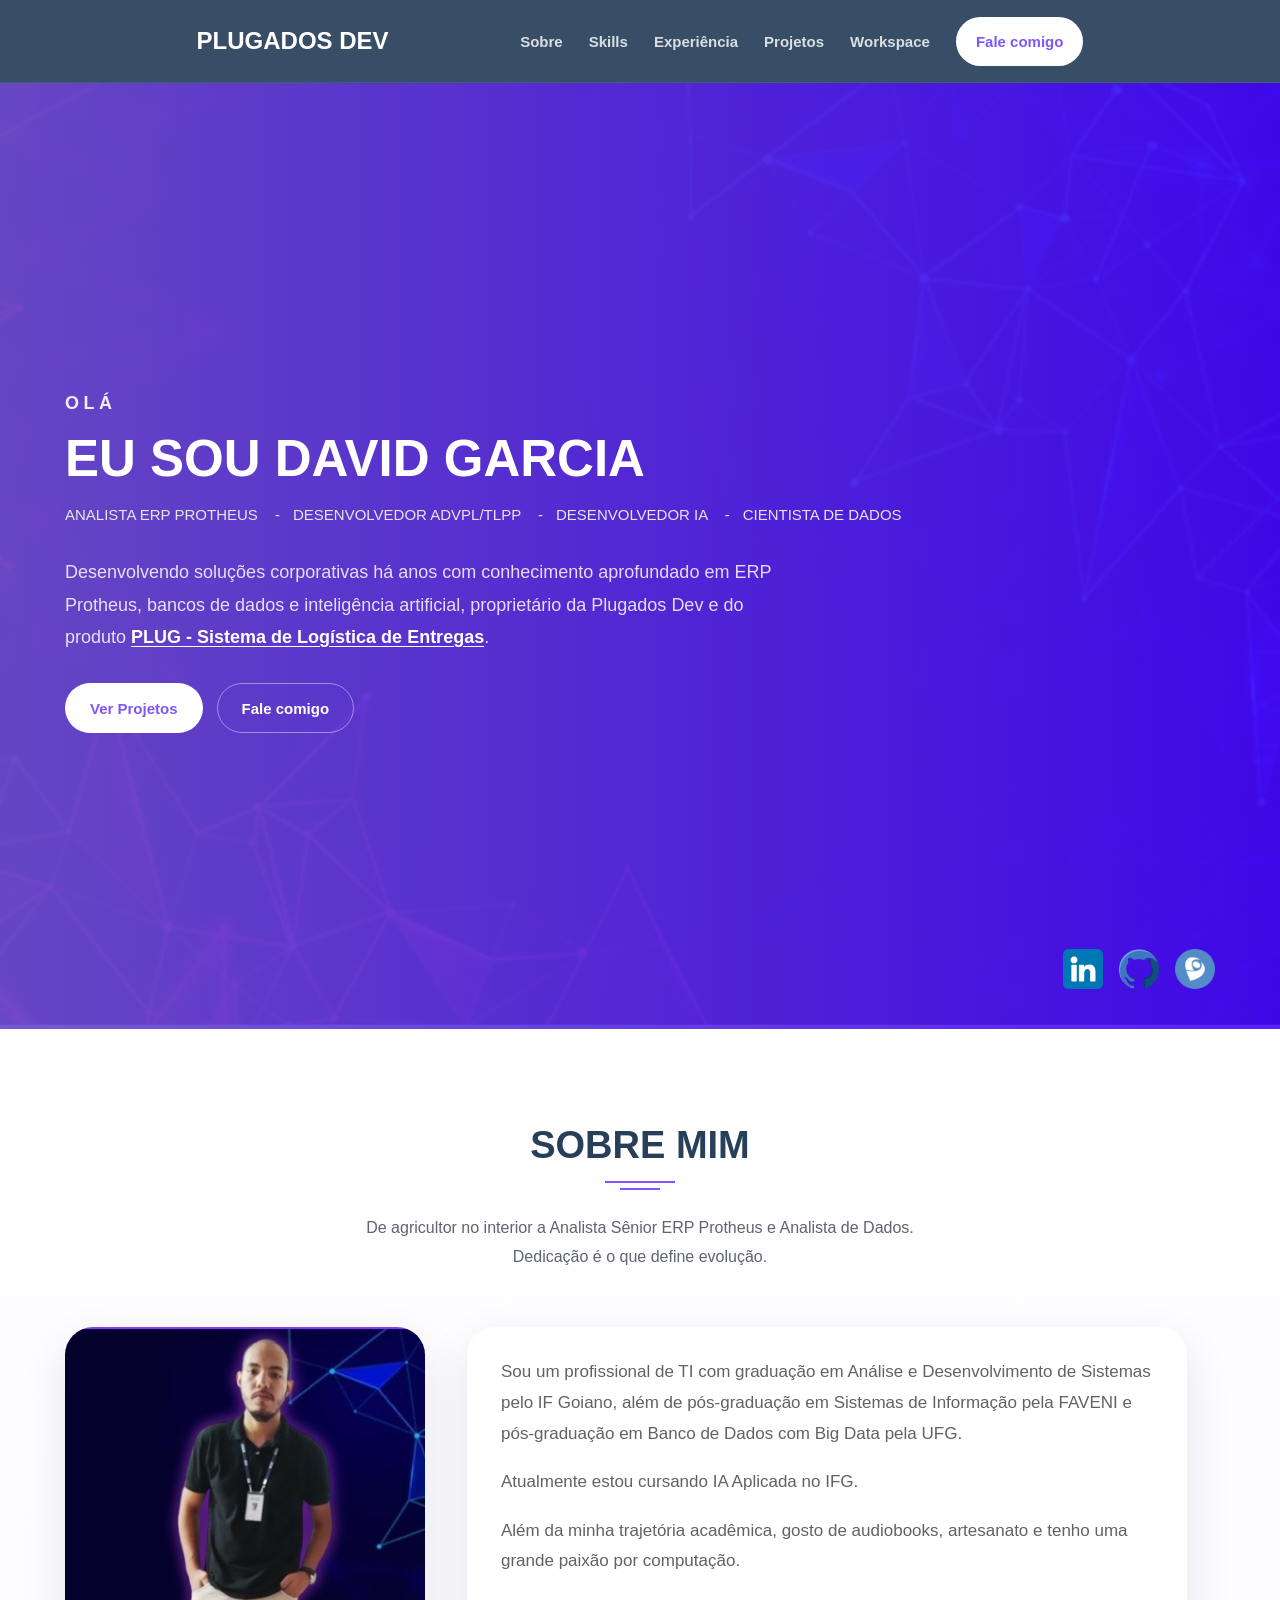
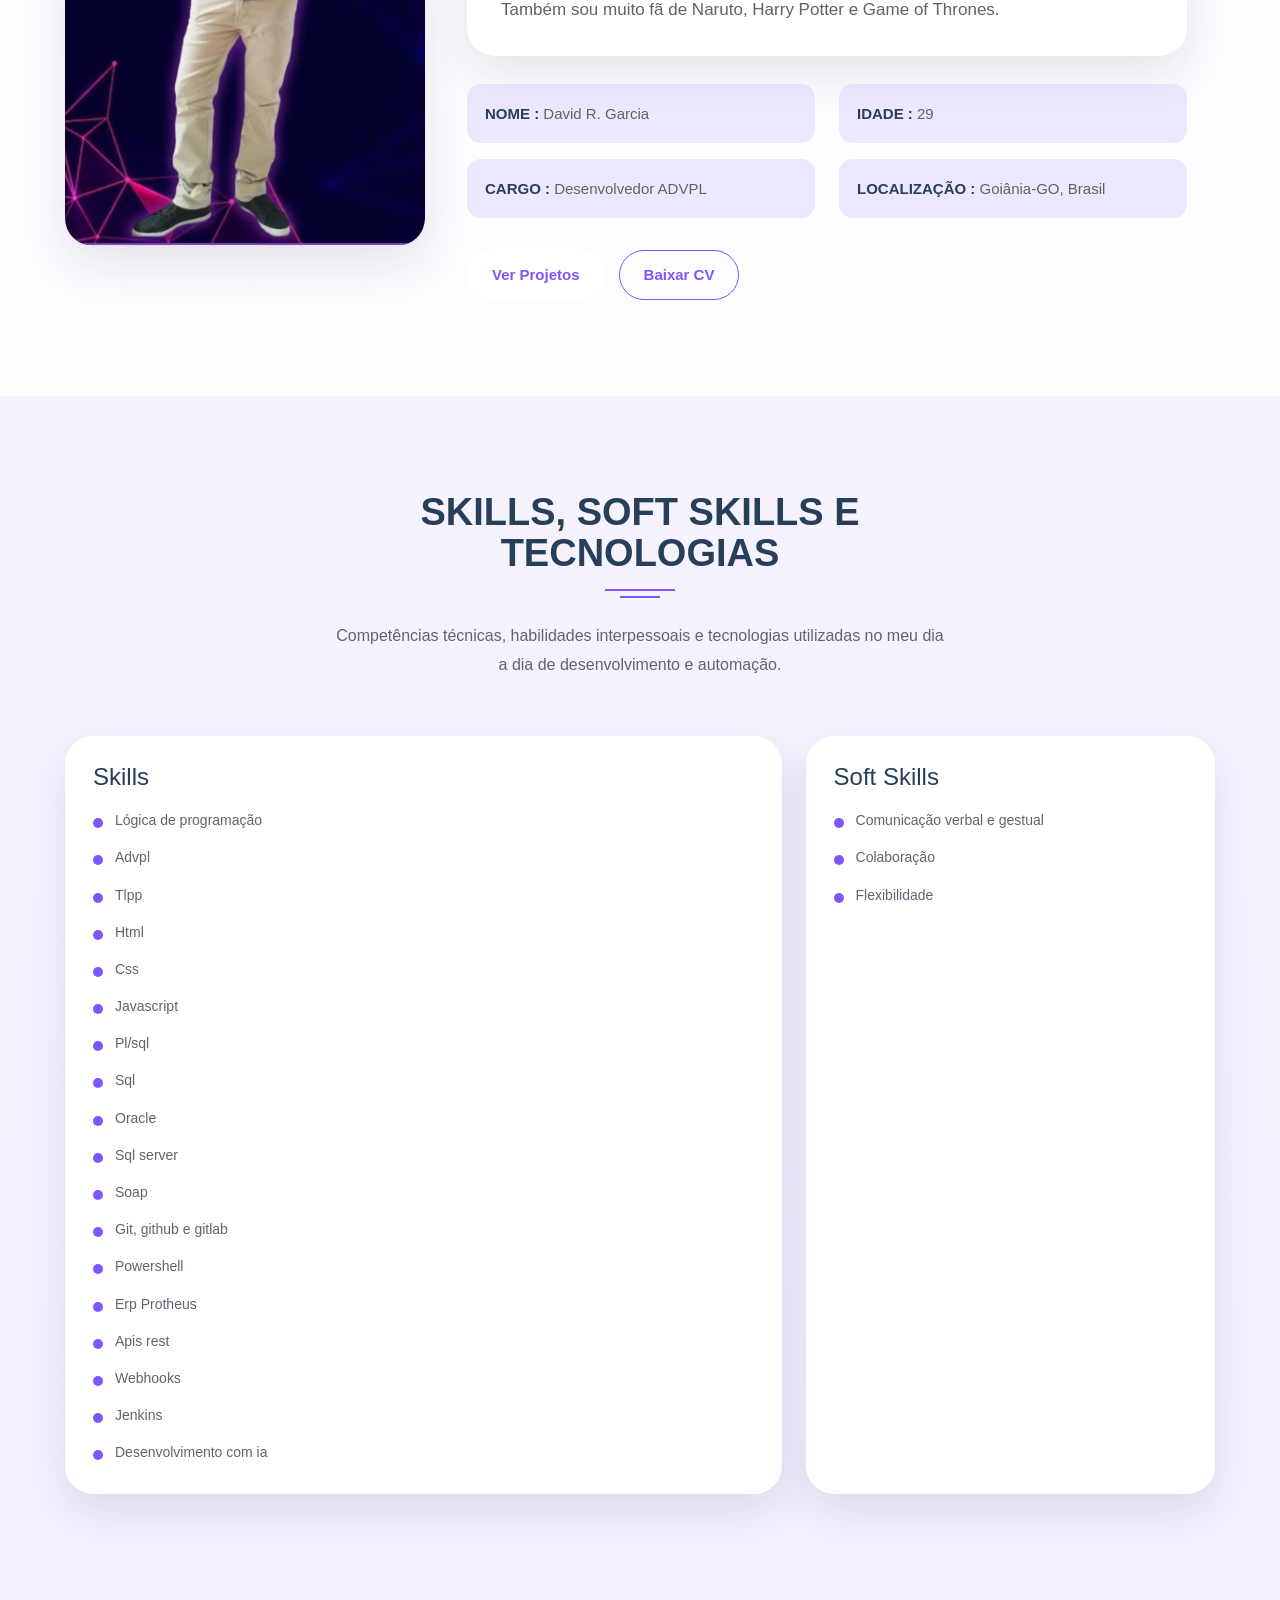
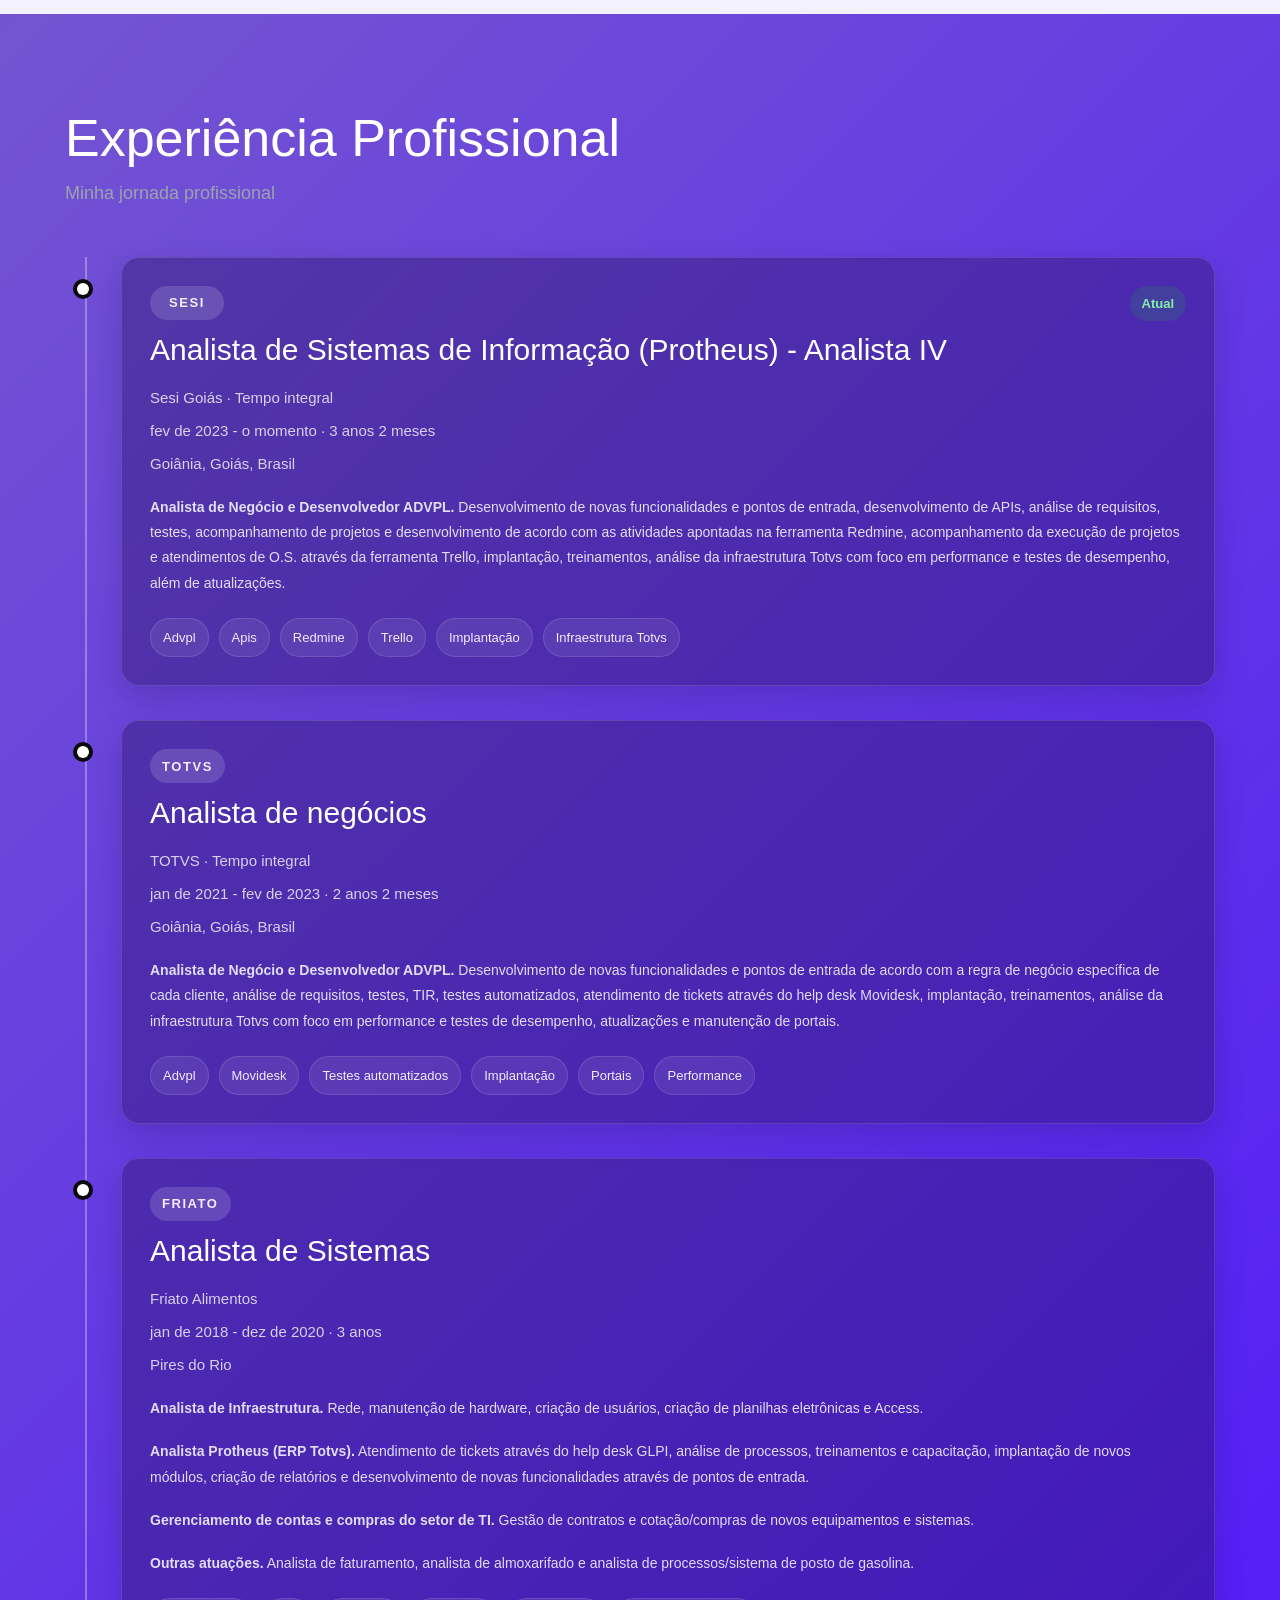
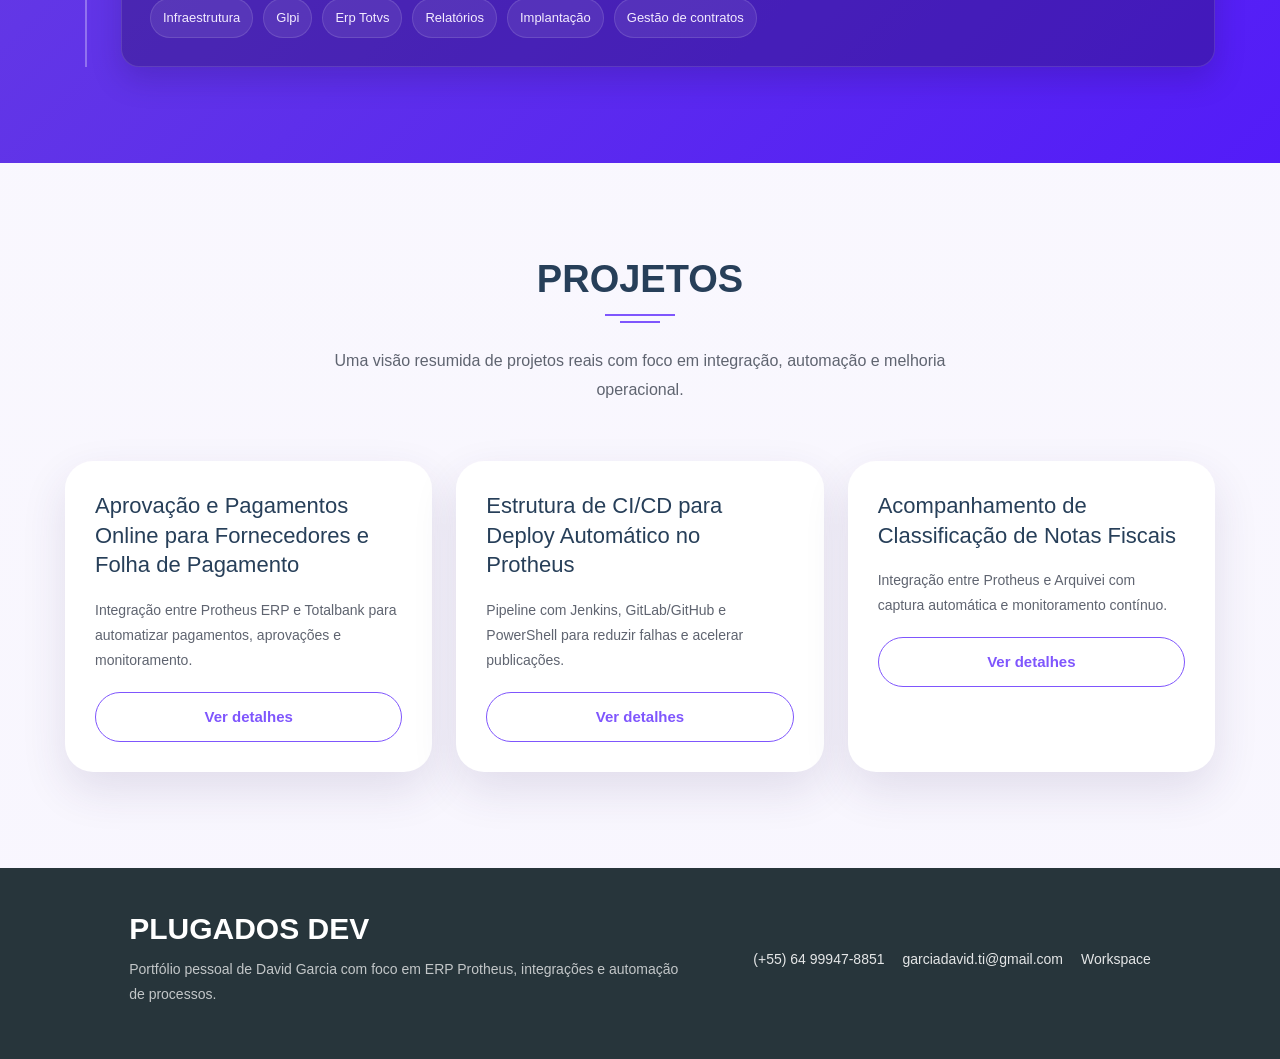
==== commit 98b2f21f: "fix: Ajuste no texto principal." ====
--- a/index.html
+++ b/index.html
@@ -42,7 +42,7 @@
             <li>DESENVOLVEDOR IA <span class="padding">-</span></li>
             <li>CIENTISTA DE DADOS</li>
           </ul>
-          <p class="hero-text">Desenvolvendo soluções corporativas há anos com conhecimento aprofundado em ERP Protheus, bancos de dados e desenvolvimento orientado por IA, proprietário da Plugados Dev e do produto <a class="hero-inline-link" href="https://plugentregas.com.br" target="_blank" rel="noopener noreferrer">PLUG - Sistema de Logística de Entregas</a>.</p>
+          <p class="hero-text">Desenvolvendo soluções corporativas há anos com conhecimento aprofundado em ERP Protheus, bancos de dados e inteligência artificial, proprietário da Plugados Dev e do produto <a class="hero-inline-link" href="https://plugentregas.com.br" target="_blank" rel="noopener noreferrer">PLUG - Sistema de Logística de Entregas</a>.</p>
           <div class="hero-actions">
             <a class="button button--colorful" href="workspace/">Ver Projetos</a>
             <a class="button button--ghost" href="https://wa.me/5564999478851?text=Ol%C3%A1,%20tudo%20bem%3F" target="_blank" rel="noopener noreferrer">Fale comigo</a>
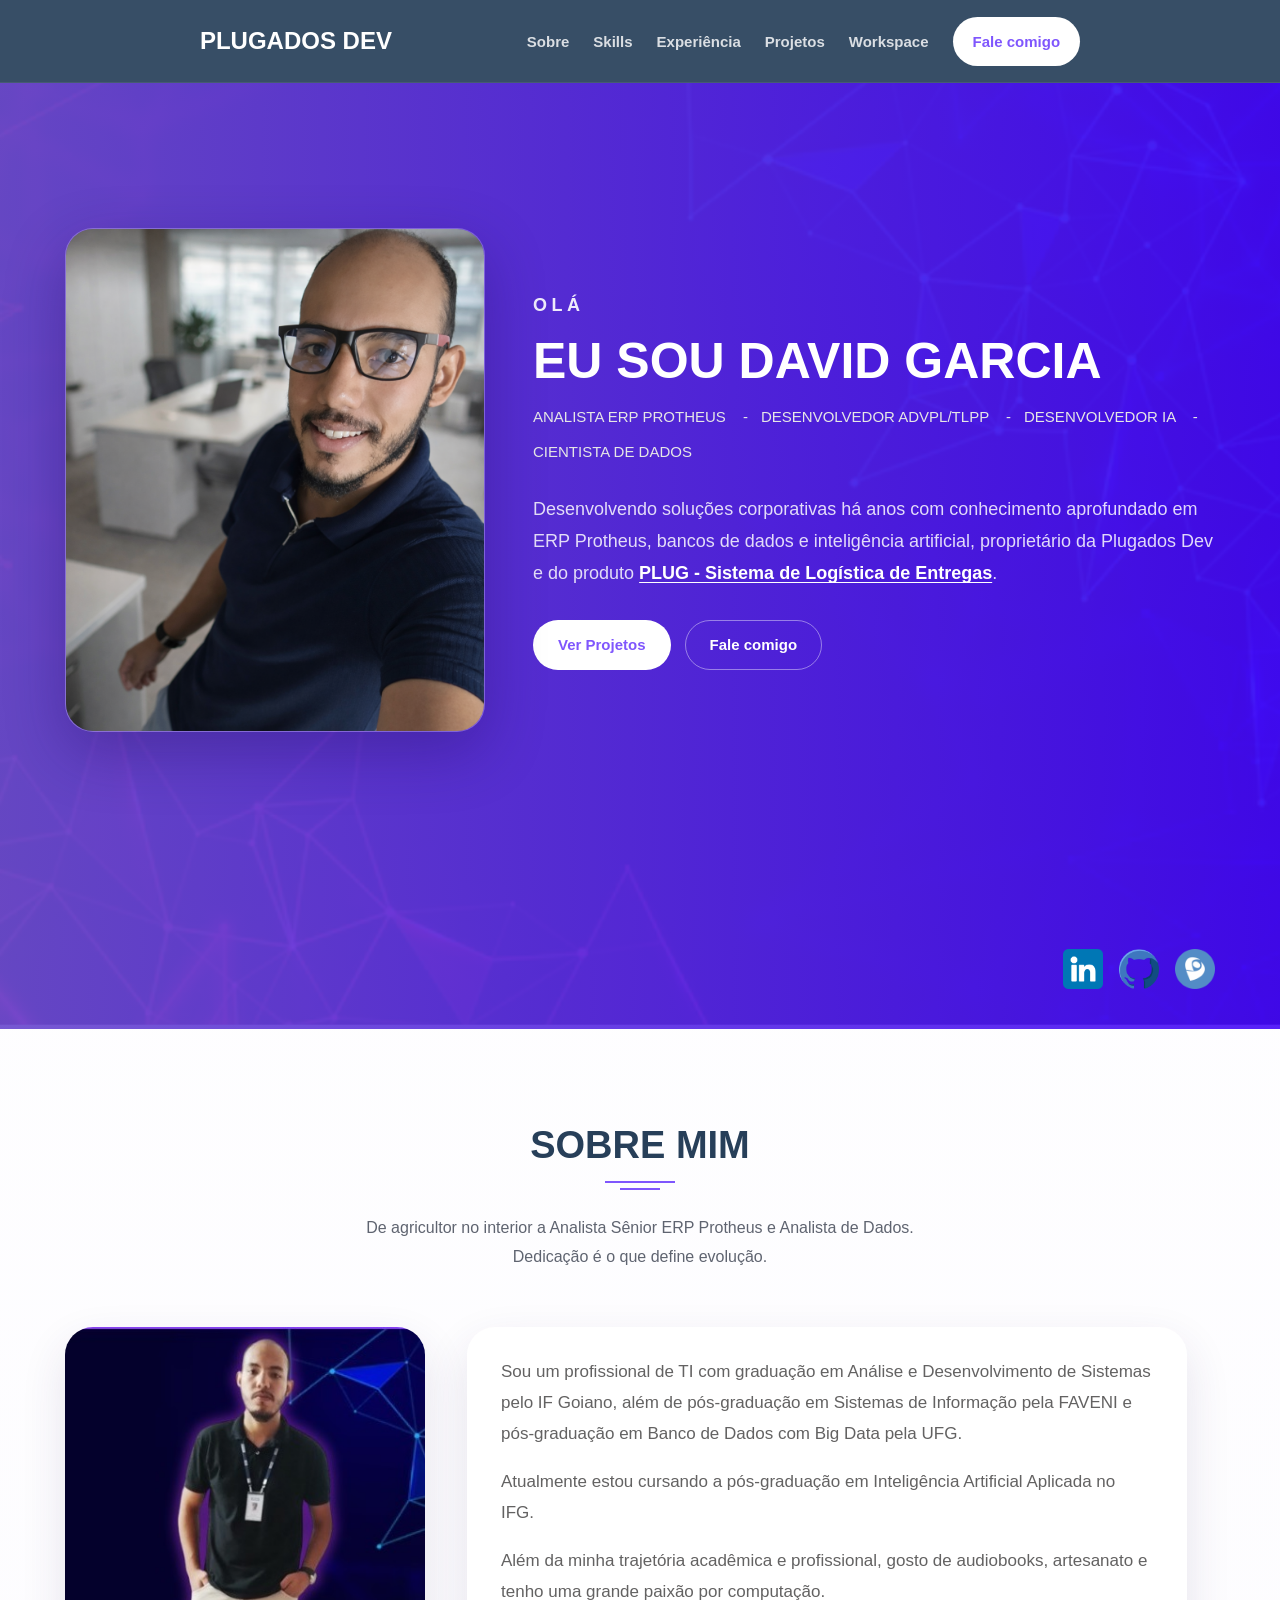
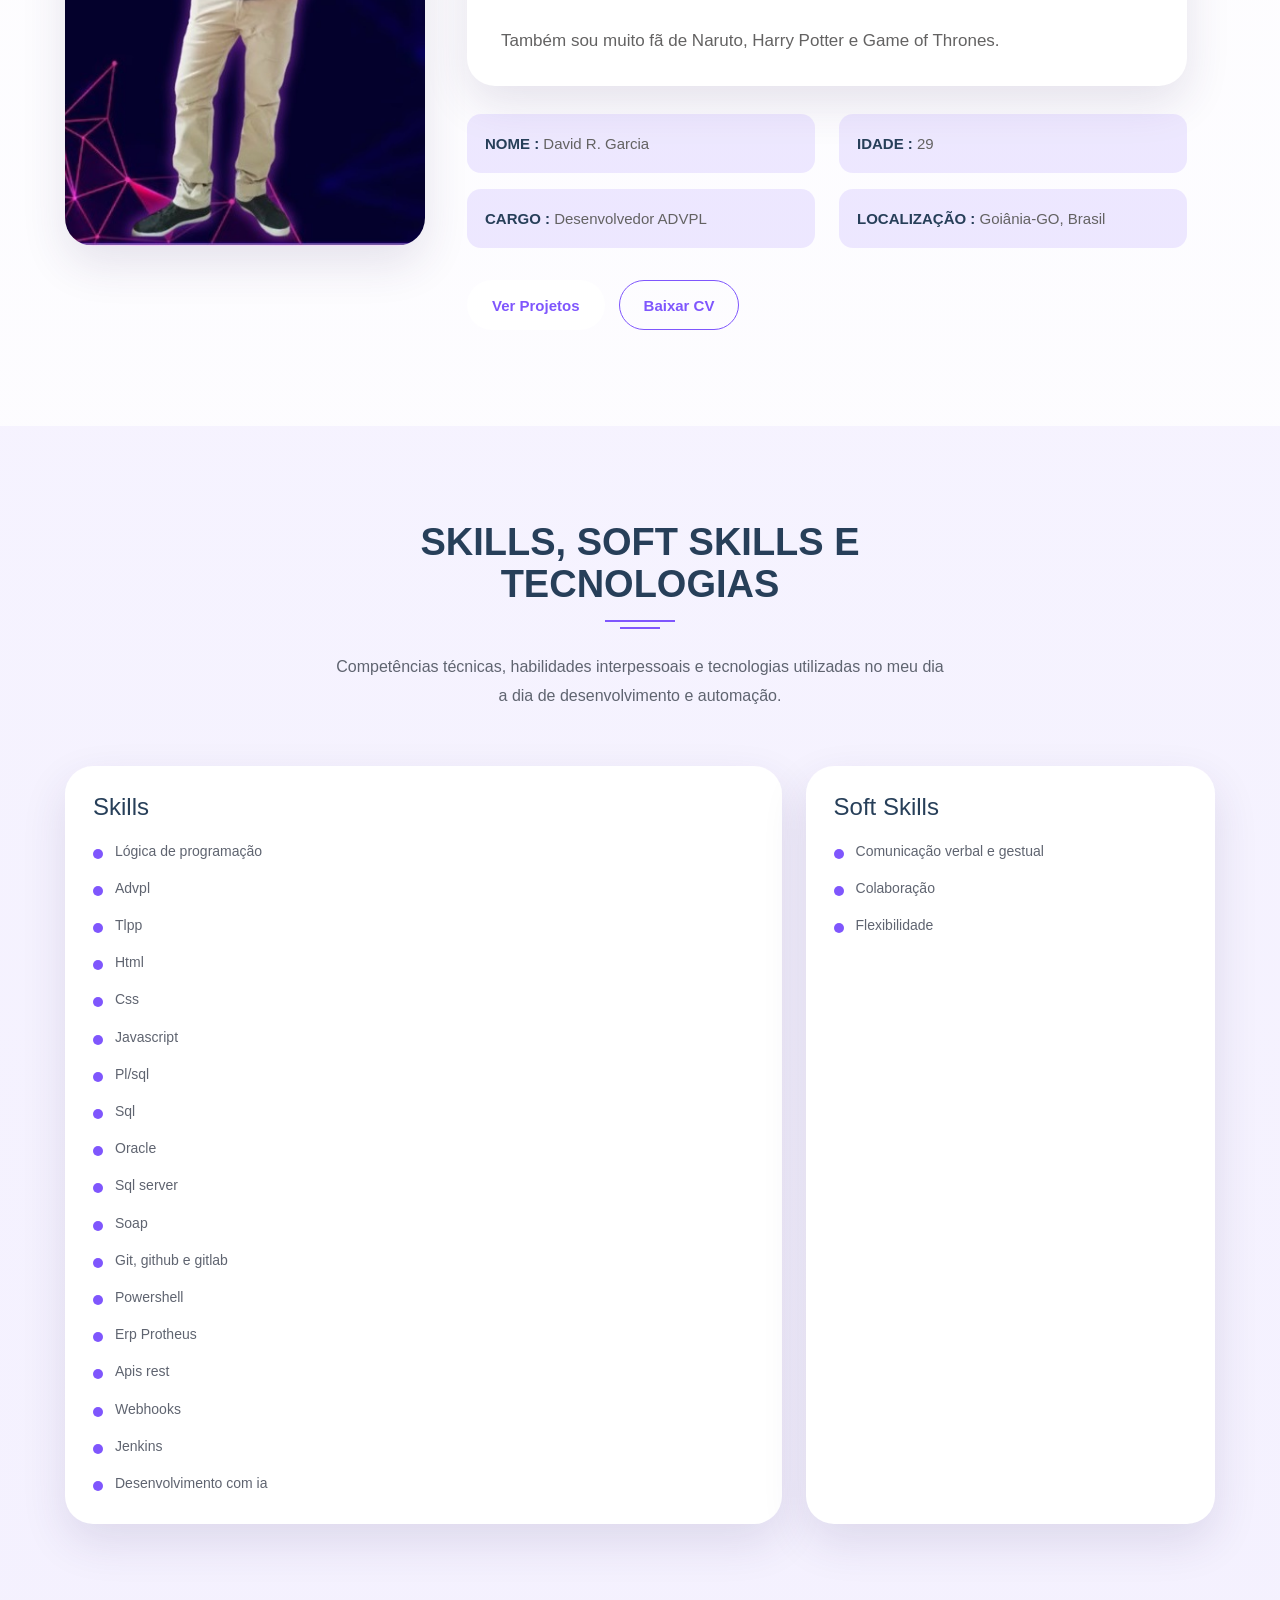
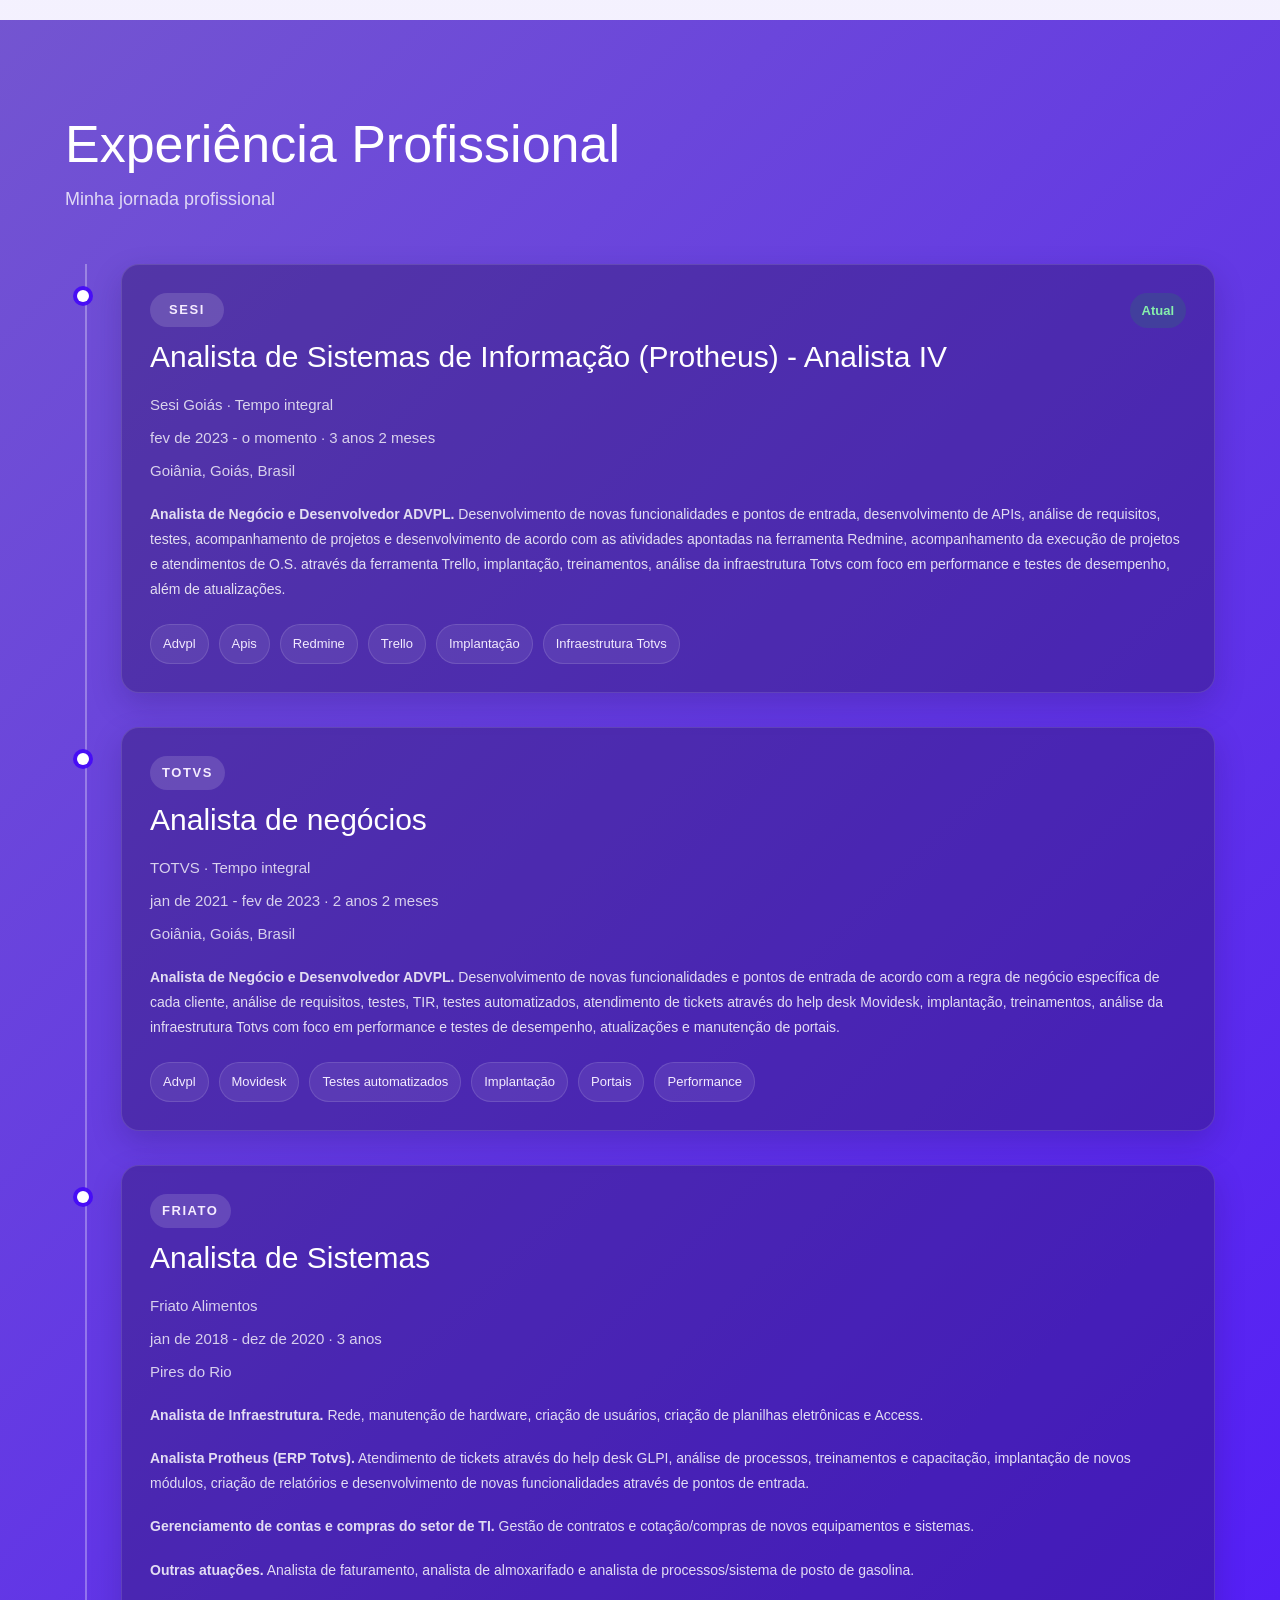
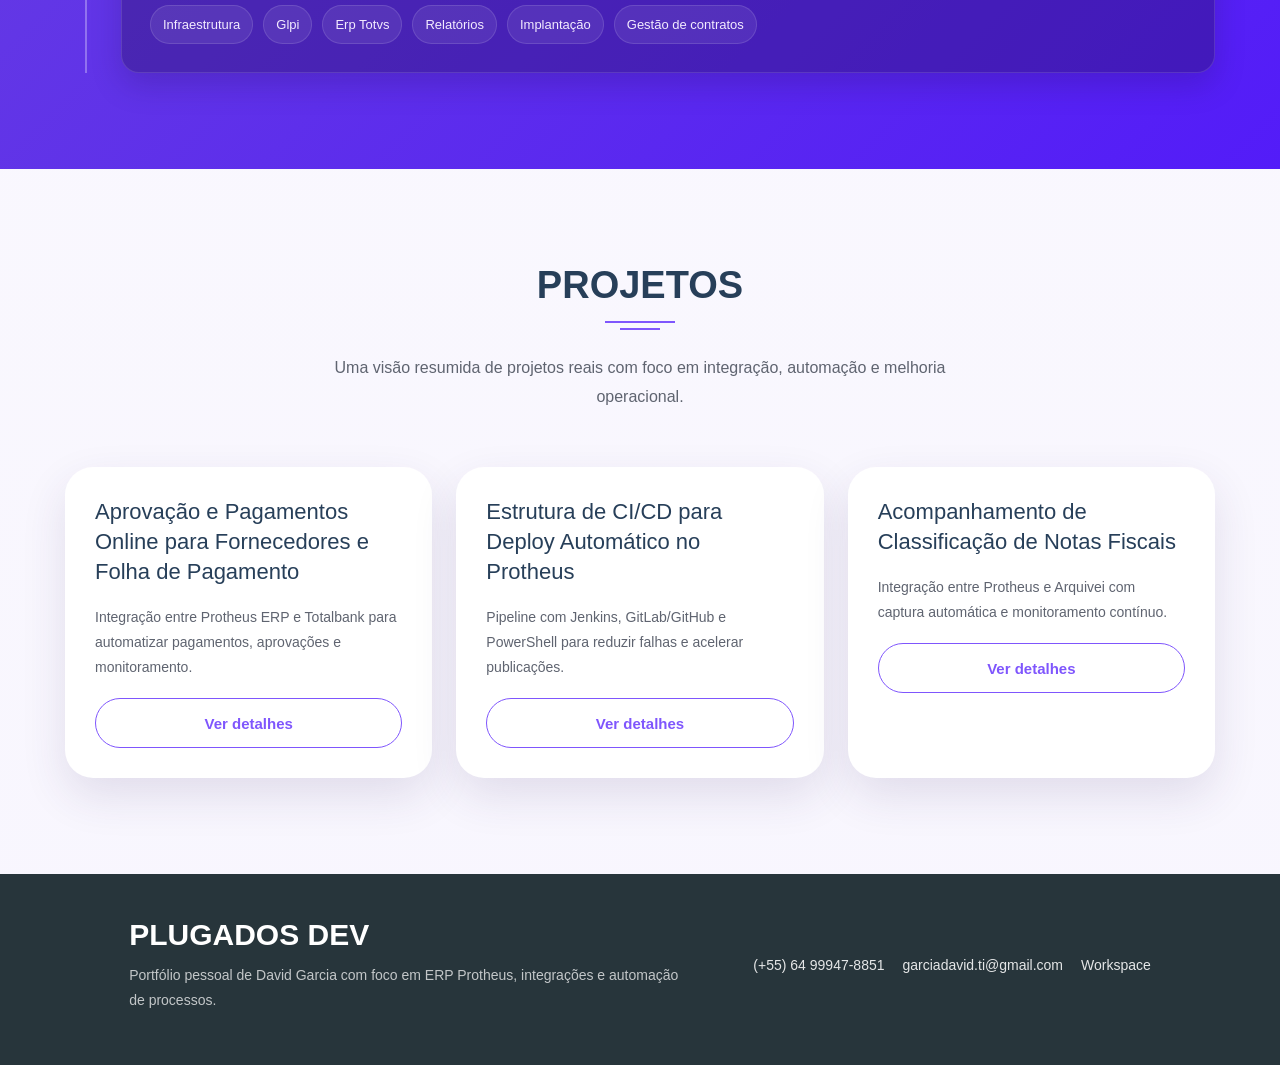
==== commit 03eaed67: "fix: adicionando imagem a seção principal" ====
--- a/index.html
+++ b/index.html
@@ -32,7 +32,7 @@
 
   <main>
     <section class="hero hero--bg">
-      <div class="container shell hero-grid hero-grid--single">
+      <div class="container shell hero-grid">
         <div class="hero-copy">
           <span class="hero__content__block">OLÁ</span>
           <h1 class="hero__content__title">EU SOU DAVID GARCIA</h1>
@@ -48,6 +48,11 @@
             <a class="button button--ghost" href="https://wa.me/5564999478851?text=Ol%C3%A1,%20tudo%20bem%3F" target="_blank" rel="noopener noreferrer">Fale comigo</a>
           </div>
         </div>
+        <div class="hero-photo-wrap">
+          <div class="hero-photo-card">
+            <img class="hero-photo" src="assets/images/Menu inicial.png" alt="Foto profissional de David Garcia na seção principal">
+          </div>
+        </div>
       </div>
       <div class="container shell social-shell">
         <ul class="social-list">
@@ -72,8 +77,8 @@
           <div class="about-content">
             <div class="about-story">
               <p>Sou um profissional de TI com graduação em Análise e Desenvolvimento de Sistemas pelo IF Goiano, além de pós-graduação em Sistemas de Informação pela FAVENI e pós-graduação em Banco de Dados com Big Data pela UFG.</p>
-              <p>Atualmente estou cursando IA Aplicada no IFG.</p>
-              <p>Além da minha trajetória acadêmica, gosto de audiobooks, artesanato e tenho uma grande paixão por computação.</p>
+              <p>Atualmente estou cursando a pós-graduação em Inteligência Artificial Aplicada no IFG.</p>
+              <p>Além da minha trajetória acadêmica e profissional, gosto de audiobooks, artesanato e tenho uma grande paixão por computação.</p>
               <p>Também sou muito fã de Naruto, Harry Potter e Game of Thrones.</p>
             </div>
             <div class="about-bio-grid">
@@ -288,4 +293,4 @@
     }());
   </script>
 </body>
-</html>+</html>
--- a/css/styles.css
+++ b/css/styles.css
@@ -57,6 +57,7 @@
   color: var(--color-text);
   line-height: 1.8;
   background: linear-gradient(180deg, #ffffff 0%, var(--color-bg) 100%);
+  overflow-x: hidden;
 }
 
 img {
@@ -69,8 +70,16 @@
   text-decoration: none;
 }
 
+ul,
+p,
+h1,
+h2,
+h3 {
+  margin-top: 0;
+}
+
 ul {
-  margin: 0;
+  margin-bottom: 0;
   padding: 0;
 }
 
@@ -125,7 +134,7 @@
 .site-nav {
   display: flex;
   align-items: center;
-  gap: 26px;
+  gap: 24px;
 }
 
 .site-nav a {
@@ -190,14 +199,47 @@
 
 .hero-grid {
   display: grid;
-  grid-template-columns: 1fr;
-  gap: 36px;
+  grid-template-columns: minmax(320px, 420px) minmax(0, 1fr);
+  gap: 48px;
   align-items: center;
   min-height: calc(100vh - 122px);
 }
 
 .hero-copy {
-  max-width: 900px;
+  max-width: none;
+  grid-column: 2;
+  grid-row: 1;
+  align-self: center;
+}
+
+.hero-photo-wrap {
+  display: flex;
+  grid-column: 1;
+  grid-row: 1;
+  justify-content: flex-start;
+  align-items: center;
+  align-self: center;
+}
+
+.hero-photo-card {
+  width: min(100%, 420px);
+  aspect-ratio: 4 / 4.8;
+  overflow: hidden;
+  border-radius: 28px;
+  border: 1px solid rgba(255, 255, 255, 0.18);
+  box-shadow: 0 20px 60px rgba(27, 8, 84, 0.3);
+  background: rgba(255, 255, 255, 0.08);
+}
+
+.hero-grid > * {
+  min-width: 0;
+}
+
+.hero-photo {
+  width: 100%;
+  height: 100%;
+  object-fit: cover;
+  object-position: center top;
 }
 
 .hero__content__block {
@@ -210,8 +252,8 @@
 }
 
 .hero__content__title {
-  margin: 0 0 16px;
-  font-size: clamp(3rem, 6vw, 5.1rem);
+  margin-bottom: 16px;
+  font-size: clamp(3rem, 5.8vw, 5rem);
   line-height: 1.02;
   color: var(--color-white);
   font-weight: 700;
@@ -227,9 +269,9 @@
 
 .hero__content__sub-title li {
   display: inline-block;
+  list-style: none;
   font-size: 15px;
   color: #e6e6e6;
-  list-style: none;
 }
 
 .hero__content__sub-title .padding {
@@ -237,7 +279,7 @@
 }
 
 .hero-text {
-  max-width: 720px;
+  max-width: 760px;
   margin-bottom: 30px;
   font-size: 18px;
   color: rgba(255, 255, 255, 0.84);
@@ -340,7 +382,7 @@
 }
 
 .section-title {
-  margin: 0;
+  margin-bottom: 0;
   font-size: 38px;
   color: var(--color-heading);
   font-weight: 700;
@@ -421,7 +463,6 @@
   display: grid;
   grid-template-columns: 1.4fr 0.8fr;
   gap: 24px;
-  margin-bottom: 24px;
 }
 
 .skill-panel {
@@ -431,7 +472,7 @@
 }
 
 .skill-panel h3 {
-  margin: 0 0 18px;
+  margin-bottom: 18px;
   font-size: 24px;
   color: var(--color-heading);
 }
@@ -442,8 +483,8 @@
 }
 
 .skill-list li {
+  position: relative;
   list-style: none;
-  position: relative;
   padding-left: 22px;
   color: var(--color-text);
 }
@@ -459,7 +500,6 @@
   background: var(--color-primary);
 }
 
-
 .experience-section {
   background: linear-gradient(135deg, rgba(108, 76, 206, 0.95) 0%, rgba(69, 9, 248, 0.92) 100%);
   color: #f4f4f5;
@@ -470,7 +510,7 @@
 }
 
 .experience-heading__title {
-  margin: 0 0 10px;
+  margin-bottom: 10px;
   font-size: 52px;
   line-height: 1.1;
   color: #ffffff;
@@ -478,7 +518,7 @@
 
 .experience-heading__subtitle {
   margin: 0;
-  color: #9ca3af;
+  color: rgba(255, 255, 255, 0.78);
   font-size: 18px;
 }
 
@@ -512,7 +552,7 @@
   height: 12px;
   border-radius: 50%;
   background: #ffffff;
-  box-shadow: 0 0 0 4px #0a0a0d;
+  box-shadow: 0 0 0 4px rgba(69, 9, 248, 0.92);
 }
 
 .experience-card {
@@ -591,6 +631,7 @@
   background: rgba(255, 255, 255, 0.08);
   font-size: 13px;
 }
+
 .project-summary-grid {
   display: grid;
   grid-template-columns: repeat(3, minmax(0, 1fr));
@@ -758,181 +799,40 @@
   font-weight: 700;
 }
 
+@media (max-width: 1180px) {
+  .site-nav {
+    gap: 16px;
+  }
+
+  .hero__content__title {
+    white-space: normal;
+  }
+}
+
 @media (max-width: 1080px) {
   .about-layout,
   .skill-overview-grid,
-  
-.experience-section {
-  background: #0a0a0d;
-  color: #f4f4f5;
-}
-
-.experience-heading {
-  margin-bottom: 48px;
-}
-
-.experience-heading__eyebrow {
-  margin: 0 0 10px;
-  color: #f0b35b;
-  font-weight: 700;
-  letter-spacing: 0.06em;
-}
-
-.experience-heading__title {
-  margin: 0 0 10px;
-  font-size: 52px;
-  line-height: 1.1;
-  color: #ffffff;
-}
-
-.experience-heading__subtitle {
-  margin: 0;
-  color: #9ca3af;
-  font-size: 18px;
-}
-
-.experience-timeline {
-  position: relative;
-  display: grid;
-  gap: 34px;
-  padding-left: 56px;
-}
-
-.experience-timeline::before {
-  content: "";
-  position: absolute;
-  top: 0;
-  bottom: 0;
-  left: 20px;
-  width: 2px;
-  background: rgba(255, 255, 255, 0.3);
-}
-
-.experience-item {
-  position: relative;
-}
-
-.experience-item::before {
-  content: "";
-  position: absolute;
-  left: -44px;
-  top: 26px;
-  width: 12px;
-  height: 12px;
-  border-radius: 50%;
-  background: #ffffff;
-  box-shadow: 0 0 0 4px #0a0a0d;
-}
-
-.experience-card {
-  padding: 28px;
-  border: 1px solid rgba(255, 255, 255, 0.08);
-  border-radius: 18px;
-  background: rgba(255, 255, 255, 0.04);
-  box-shadow: 0 12px 30px rgba(0, 0, 0, 0.18);
-}
-
-.experience-card__top {
-  display: flex;
-  align-items: flex-start;
-  justify-content: space-between;
-  gap: 18px;
-  margin-bottom: 16px;
-}
-
-.experience-company-mark {
-  display: inline-flex;
-  align-items: center;
-  justify-content: center;
-  min-width: 74px;
-  min-height: 34px;
-  padding: 0 12px;
-  border-radius: 999px;
-  background: rgba(127, 86, 253, 0.14);
-  color: #c7b5ff;
-  font-size: 13px;
-  font-weight: 700;
-  letter-spacing: 0.12em;
-  text-transform: uppercase;
-}
-
-.experience-card h3 {
-  margin: 12px 0 0;
-  font-size: 30px;
-  line-height: 1.2;
-  color: #ffffff;
-}
-
-.experience-badge {
-  flex-shrink: 0;
-  padding: 6px 12px;
-  border-radius: 999px;
-  background: rgba(22, 163, 74, 0.18);
-  color: #86efac;
-  font-size: 13px;
-  font-weight: 700;
-}
-
-.experience-card__meta {
-  margin: 0 0 6px;
-  color: #c7cad1;
-  font-size: 15px;
-}
-
-.experience-card__text {
-  margin: 18px 0 0;
-  color: #b5bac3;
-}
-
-.experience-tags {
-  display: flex;
-  flex-wrap: wrap;
-  gap: 10px;
-  margin-top: 22px;
-}
-
-.experience-tags li {
-  list-style: none;
-  padding: 7px 12px;
-  border-radius: 999px;
-  border: 1px solid rgba(255, 255, 255, 0.08);
-  color: #bfc5d2;
-  background: rgba(255, 255, 255, 0.02);
-  font-size: 13px;
-}
-.project-summary-grid {
+  .project-summary-grid {
     grid-template-columns: 1fr;
   }
 
   .hero-grid {
+    grid-template-columns: 1fr;
     min-height: auto;
   }
-}
-
-@media (max-width: 900px) {
-  .hero__content__title {
-    white-space: normal;
-    font-size: clamp(3rem, 10vw, 4.4rem);
-  }
-}
-
-@media (max-width: 820px) {
-  .experience-card__top {
-    flex-direction: column;
-  }
-
-  .experience-timeline {
-    padding-left: 34px;
-  }
-
-  .experience-timeline::before {
-    left: 10px;
-  }
-
-  .experience-item::before {
-    left: -24px;
-  }
-
+
+  .hero-copy,
+  .hero-photo-wrap {
+    grid-column: auto;
+    grid-row: auto;
+  }
+
+  .hero-photo-wrap {
+    justify-content: center;
+  }
+}
+
+@media (max-width: 980px) {
   .nav-toggle {
     display: block;
   }
@@ -956,12 +856,22 @@
     display: flex;
   }
 
-  .social-list,
-  .footer-links {
-    justify-content: flex-start;
-  }
-
-  .footer-grid,
+  .experience-card__top {
+    flex-direction: column;
+  }
+
+  .experience-timeline {
+    padding-left: 34px;
+  }
+
+  .experience-timeline::before {
+    left: 10px;
+  }
+
+  .experience-item::before {
+    left: -24px;
+  }
+
   .project-card {
     flex-direction: column;
     align-items: flex-start;
@@ -972,17 +882,42 @@
     width: 100%;
     min-height: 220px;
   }
+}
+
+@media (max-width: 768px) {
+  .social-list,
+  .footer-links {
+    justify-content: flex-start;
+  }
+
+  .footer-grid {
+    flex-direction: column;
+    align-items: flex-start;
+  }
 
   .about-bio-grid {
     grid-template-columns: 1fr;
   }
-}
-
-@media (max-width: 560px) {
-  .experience-heading__title {
-    font-size: 38px;
-  }
-
+
+  .hero__content__sub-title {
+    display: block;
+  }
+
+  .hero__content__sub-title li {
+    display: block;
+    margin-bottom: 4px;
+  }
+
+  .hero__content__sub-title .padding {
+    display: none;
+  }
+
+  .hero-photo-card {
+    width: min(100%, 360px);
+  }
+}
+
+@media (max-width: 560px) {
   .container.shell {
     width: min(100% - 24px, var(--container-width));
   }
@@ -1006,6 +941,7 @@
     font-size: 34px;
   }
 
+  .experience-heading__title,
   .section-title {
     font-size: 30px;
   }
@@ -1019,7 +955,8 @@
   .project-summary-card,
   .about-story,
   .inner-hero__panel,
-  .skill-panel {
+  .skill-panel,
+  .experience-card {
     padding: 22px;
   }
 }
